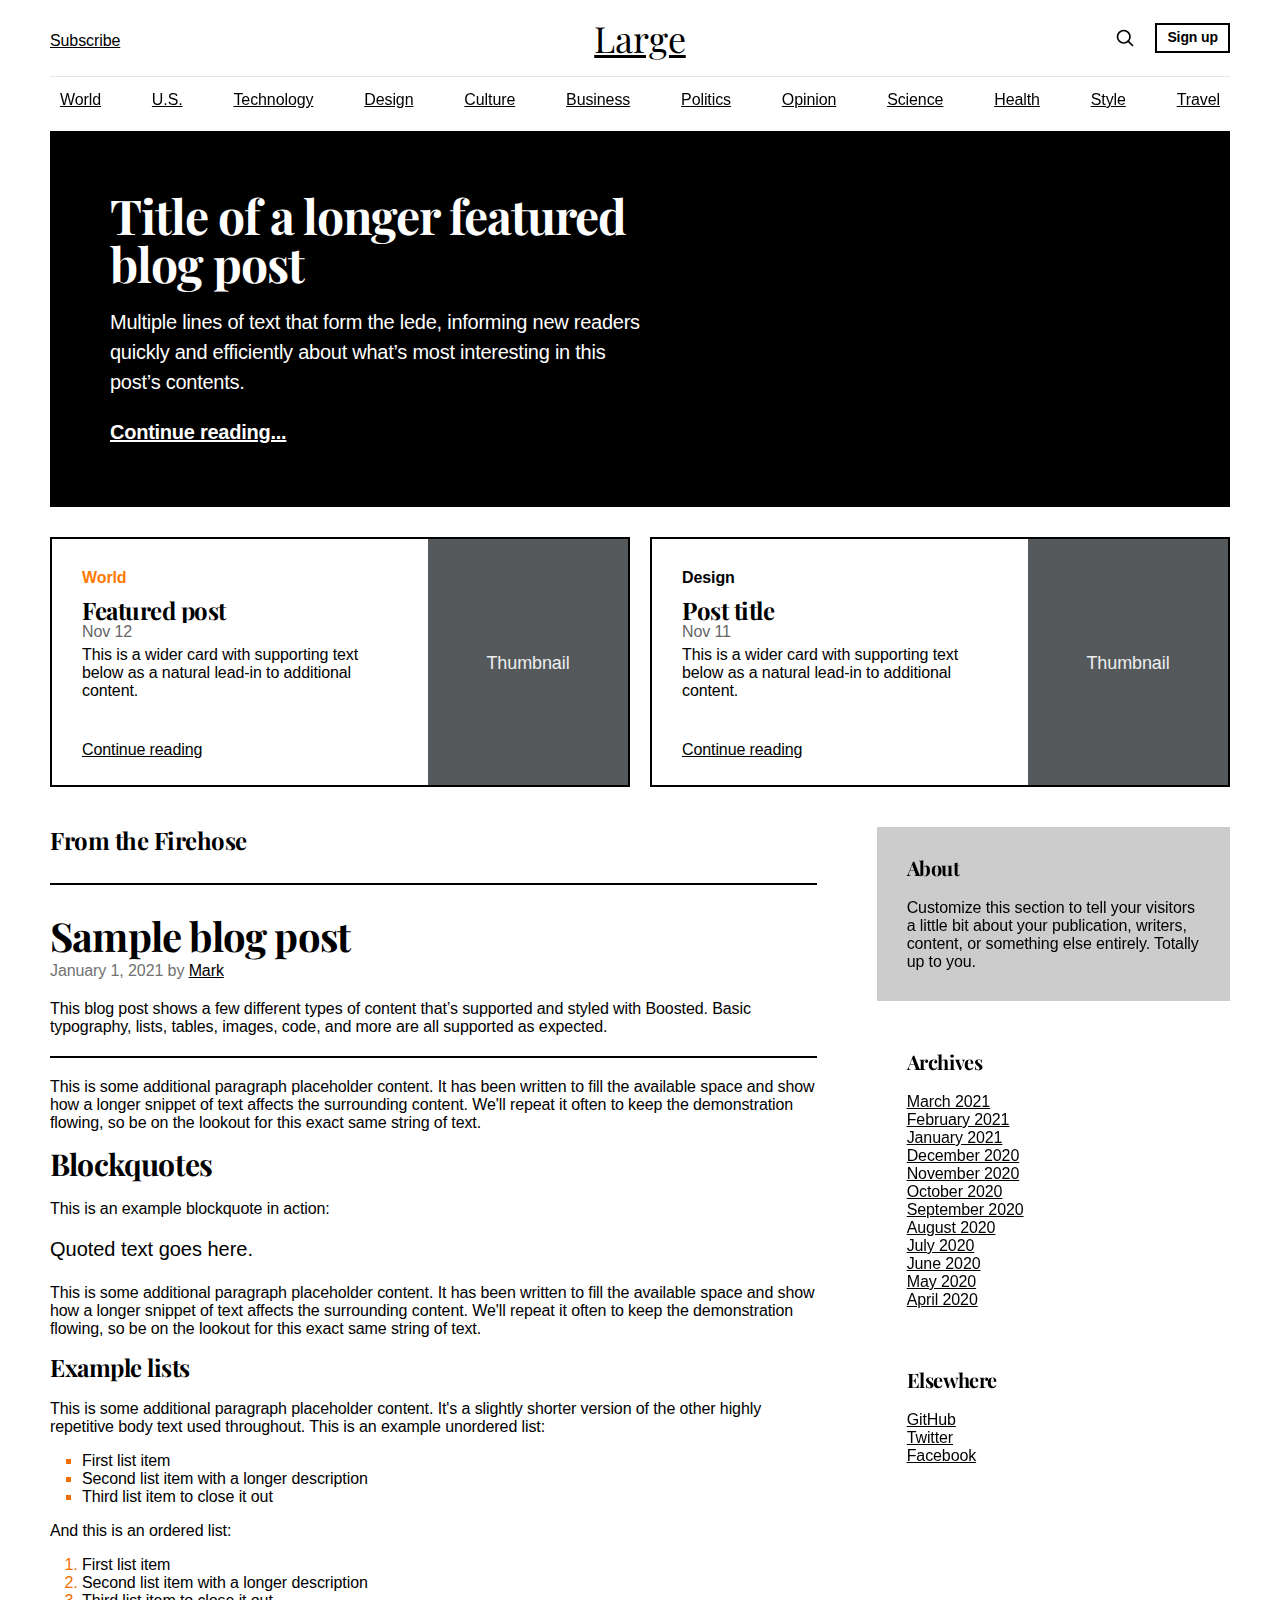
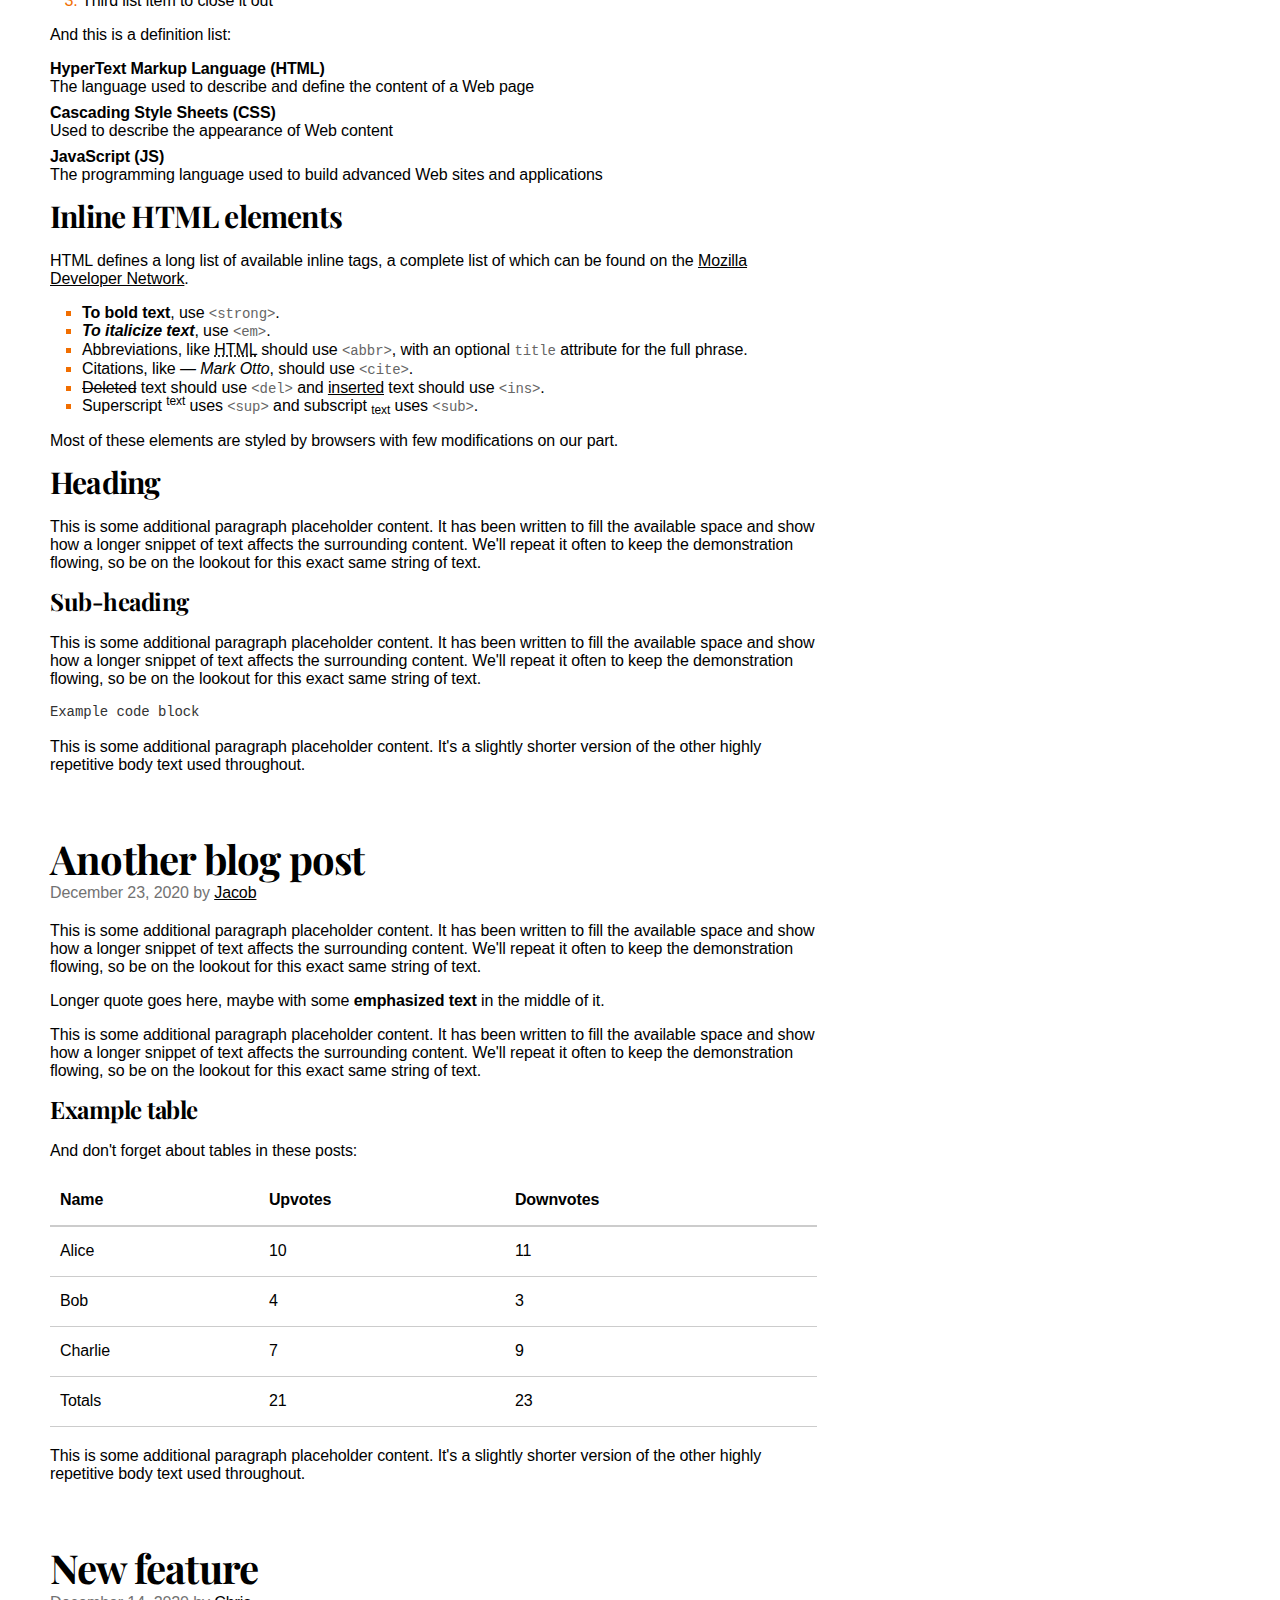
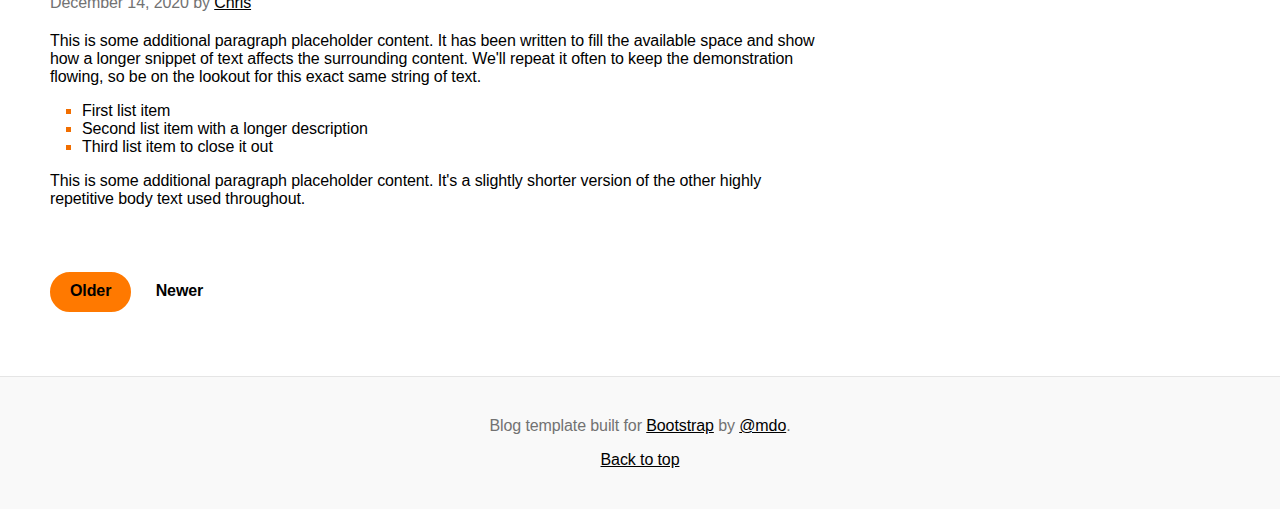
==== Tugas 3b/blog/index.html @ 452a3705 "Add files via upload" ====
<!doctype html>
<html lang="en">
  <head>
    <meta charset="utf-8">
    <meta name="viewport" content="width=device-width, initial-scale=1">
    <meta name="description" content="">
    <meta name="author" content="Orange and Boosted contributors">
    <meta name="generator" content="Hugo 0.88.1">
    <title>Blog Template · Boosted v5.1</title>

    <link rel="canonical" href="https://boosted.orange.com/docs/5.1/examples/blog/">

    

    <!-- Boosted core CSS -->
<link href="../assets/dist/css/orange-helvetica.min.css" rel="stylesheet">
<link href="../assets/dist/css/boosted.min.css" rel="stylesheet">

    <style>
      .bd-placeholder-img {
        font-size: 1.125rem;
        text-anchor: middle;
        -webkit-user-select: none;
        -moz-user-select: none;
        user-select: none;
      }

      @media (min-width: 768px) {
        .bd-placeholder-img-lg {
          font-size: 3.5rem;
        }
      }
    </style>

    
    <!-- Custom styles for this template -->
    <link href="https://fonts.googleapis.com/css?family=Playfair&#43;Display:700,900&amp;display=swap" rel="stylesheet">
    <!-- Custom styles for this template -->
    <link href="blog.css" rel="stylesheet">
  </head>
  <body>
    
<div class="container">
  <header class="blog-header py-3">
    <div class="row flex-nowrap justify-content-between align-items-center">
      <div class="col-4 pt-1">
        <a class="link-secondary" href="#">Subscribe</a>
      </div>
      <div class="col-4 text-center">
        <a class="blog-header-logo text-dark" href="#">Large</a>
      </div>
      <div class="col-4 d-flex justify-content-end align-items-center">
        <a class="link-secondary" href="#" aria-label="Search">
          <svg xmlns="http://www.w3.org/2000/svg" width="20" height="20" fill="none" stroke="currentColor" stroke-linecap="round" stroke-linejoin="round" stroke-width="2" class="mx-3" role="img" viewBox="0 0 24 24"><title>Search</title><circle cx="10.5" cy="10.5" r="7.5"/><path d="M21 21l-5.2-5.2"/></svg>
        </a>
        <a class="btn btn-sm btn-secondary" href="#">Sign up</a>
      </div>
    </div>
  </header>

  <div class="nav-scroller py-1 mb-2">
    <nav class="nav d-flex justify-content-between">
      <a class="p-2 link-secondary" href="#">World</a>
      <a class="p-2 link-secondary" href="#">U.S.</a>
      <a class="p-2 link-secondary" href="#">Technology</a>
      <a class="p-2 link-secondary" href="#">Design</a>
      <a class="p-2 link-secondary" href="#">Culture</a>
      <a class="p-2 link-secondary" href="#">Business</a>
      <a class="p-2 link-secondary" href="#">Politics</a>
      <a class="p-2 link-secondary" href="#">Opinion</a>
      <a class="p-2 link-secondary" href="#">Science</a>
      <a class="p-2 link-secondary" href="#">Health</a>
      <a class="p-2 link-secondary" href="#">Style</a>
      <a class="p-2 link-secondary" href="#">Travel</a>
    </nav>
  </div>
</div>

<main class="container">
  <div class="p-4 p-md-5 mb-4 text-white rounded bg-dark">
    <div class="col-md-6 px-0">
      <h1 class="display-4 fst-italic">Title of a longer featured blog post</h1>
      <p class="lead my-3">Multiple lines of text that form the lede, informing new readers quickly and efficiently about what’s most interesting in this post’s contents.</p>
      <p class="lead mb-0"><a href="#" class="text-white fw-bold">Continue reading...</a></p>
    </div>
  </div>

  <div class="row mb-2">
    <div class="col-md-6">
      <div class="row g-0 border rounded overflow-hidden flex-md-row mb-4 shadow-sm h-md-250 position-relative">
        <div class="col p-4 d-flex flex-column position-static">
          <strong class="d-inline-block mb-2 text-primary">World</strong>
          <h3 class="mb-0">Featured post</h3>
          <div class="mb-1 text-muted">Nov 12</div>
          <p class="card-text mb-auto">This is a wider card with supporting text below as a natural lead-in to additional content.</p>
          <a href="#" class="stretched-link">Continue reading</a>
        </div>
        <div class="col-auto d-none d-lg-block">
          <svg class="bd-placeholder-img" width="200" height="250" xmlns="http://www.w3.org/2000/svg" role="img" aria-label="Placeholder: Thumbnail" preserveAspectRatio="xMidYMid slice" focusable="false"><title>Placeholder</title><rect width="100%" height="100%" fill="#55595c"/><text x="50%" y="50%" fill="#eceeef" dy=".3em">Thumbnail</text></svg>

        </div>
      </div>
    </div>
    <div class="col-md-6">
      <div class="row g-0 border rounded overflow-hidden flex-md-row mb-4 shadow-sm h-md-250 position-relative">
        <div class="col p-4 d-flex flex-column position-static">
          <strong class="d-inline-block mb-2 text-success">Design</strong>
          <h3 class="mb-0">Post title</h3>
          <div class="mb-1 text-muted">Nov 11</div>
          <p class="mb-auto">This is a wider card with supporting text below as a natural lead-in to additional content.</p>
          <a href="#" class="stretched-link">Continue reading</a>
        </div>
        <div class="col-auto d-none d-lg-block">
          <svg class="bd-placeholder-img" width="200" height="250" xmlns="http://www.w3.org/2000/svg" role="img" aria-label="Placeholder: Thumbnail" preserveAspectRatio="xMidYMid slice" focusable="false"><title>Placeholder</title><rect width="100%" height="100%" fill="#55595c"/><text x="50%" y="50%" fill="#eceeef" dy=".3em">Thumbnail</text></svg>

        </div>
      </div>
    </div>
  </div>

  <div class="row g-5">
    <div class="col-md-8">
      <h3 class="pb-4 mb-4 fst-italic border-bottom">
        From the Firehose
      </h3>

      <article class="blog-post">
        <h2 class="blog-post-title">Sample blog post</h2>
        <p class="blog-post-meta">January 1, 2021 by <a href="#">Mark</a></p>

        <p>This blog post shows a few different types of content that’s supported and styled with Boosted. Basic typography, lists, tables, images, code, and more are all supported as expected.</p>

        <hr>
        <p>This is some additional paragraph placeholder content. It has been written to fill the available space and show how a longer snippet of text affects the surrounding content. We'll repeat it often to keep the demonstration flowing, so be on the lookout for this exact same string of text.</p>
        <h2>Blockquotes</h2>
        <p>This is an example blockquote in action:</p>
        <blockquote class="blockquote">
          <p>Quoted text goes here.</p>
        </blockquote>
        <p>This is some additional paragraph placeholder content. It has been written to fill the available space and show how a longer snippet of text affects the surrounding content. We'll repeat it often to keep the demonstration flowing, so be on the lookout for this exact same string of text.</p>
        <h3>Example lists</h3>
        <p>This is some additional paragraph placeholder content. It's a slightly shorter version of the other highly repetitive body text used throughout. This is an example unordered list:</p>
        <ul>
          <li>First list item</li>
          <li>Second list item with a longer description</li>
          <li>Third list item to close it out</li>
        </ul>
        <p>And this is an ordered list:</p>
        <ol>
          <li>First list item</li>
          <li>Second list item with a longer description</li>
          <li>Third list item to close it out</li>
        </ol>
        <p>And this is a definition list:</p>
        <dl>
          <dt>HyperText Markup Language (HTML)</dt>
          <dd>The language used to describe and define the content of a Web page</dd>
          <dt>Cascading Style Sheets (CSS)</dt>
          <dd>Used to describe the appearance of Web content</dd>
          <dt>JavaScript (JS)</dt>
          <dd>The programming language used to build advanced Web sites and applications</dd>
        </dl>
        <h2>Inline HTML elements</h2>
        <p>HTML defines a long list of available inline tags, a complete list of which can be found on the <a href="https://developer.mozilla.org/en-US/docs/Web/HTML/Element">Mozilla Developer Network</a>.</p>
        <ul>
          <li><strong>To bold text</strong>, use <code class="language-plaintext highlighter-rouge">&lt;strong&gt;</code>.</li>
          <li><em>To italicize text</em>, use <code class="language-plaintext highlighter-rouge">&lt;em&gt;</code>.</li>
          <li>Abbreviations, like <abbr title="HyperText Markup Langage">HTML</abbr> should use <code class="language-plaintext highlighter-rouge">&lt;abbr&gt;</code>, with an optional <code class="language-plaintext highlighter-rouge">title</code> attribute for the full phrase.</li>
          <li>Citations, like <cite>— Mark Otto</cite>, should use <code class="language-plaintext highlighter-rouge">&lt;cite&gt;</code>.</li>
          <li><del>Deleted</del> text should use <code class="language-plaintext highlighter-rouge">&lt;del&gt;</code> and <ins>inserted</ins> text should use <code class="language-plaintext highlighter-rouge">&lt;ins&gt;</code>.</li>
          <li>Superscript <sup>text</sup> uses <code class="language-plaintext highlighter-rouge">&lt;sup&gt;</code> and subscript <sub>text</sub> uses <code class="language-plaintext highlighter-rouge">&lt;sub&gt;</code>.</li>
        </ul>
        <p>Most of these elements are styled by browsers with few modifications on our part.</p>
        <h2>Heading</h2>
        <p>This is some additional paragraph placeholder content. It has been written to fill the available space and show how a longer snippet of text affects the surrounding content. We'll repeat it often to keep the demonstration flowing, so be on the lookout for this exact same string of text.</p>
        <h3>Sub-heading</h3>
        <p>This is some additional paragraph placeholder content. It has been written to fill the available space and show how a longer snippet of text affects the surrounding content. We'll repeat it often to keep the demonstration flowing, so be on the lookout for this exact same string of text.</p>
        <pre><code>Example code block</code></pre>
        <p>This is some additional paragraph placeholder content. It's a slightly shorter version of the other highly repetitive body text used throughout.</p>
      </article>

      <article class="blog-post">
        <h2 class="blog-post-title">Another blog post</h2>
        <p class="blog-post-meta">December 23, 2020 by <a href="#">Jacob</a></p>

        <p>This is some additional paragraph placeholder content. It has been written to fill the available space and show how a longer snippet of text affects the surrounding content. We'll repeat it often to keep the demonstration flowing, so be on the lookout for this exact same string of text.</p>
        <blockquote>
          <p>Longer quote goes here, maybe with some <strong>emphasized text</strong> in the middle of it.</p>
        </blockquote>
        <p>This is some additional paragraph placeholder content. It has been written to fill the available space and show how a longer snippet of text affects the surrounding content. We'll repeat it often to keep the demonstration flowing, so be on the lookout for this exact same string of text.</p>
        <h3>Example table</h3>
        <p>And don't forget about tables in these posts:</p>
        <table class="table">
          <thead>
            <tr>
              <th>Name</th>
              <th>Upvotes</th>
              <th>Downvotes</th>
            </tr>
          </thead>
          <tbody>
            <tr>
              <td>Alice</td>
              <td>10</td>
              <td>11</td>
            </tr>
            <tr>
              <td>Bob</td>
              <td>4</td>
              <td>3</td>
            </tr>
            <tr>
              <td>Charlie</td>
              <td>7</td>
              <td>9</td>
            </tr>
          </tbody>
          <tfoot>
            <tr>
              <td>Totals</td>
              <td>21</td>
              <td>23</td>
            </tr>
          </tfoot>
        </table>

        <p>This is some additional paragraph placeholder content. It's a slightly shorter version of the other highly repetitive body text used throughout.</p>
      </article>

      <article class="blog-post">
        <h2 class="blog-post-title">New feature</h2>
        <p class="blog-post-meta">December 14, 2020 by <a href="#">Chris</a></p>

        <p>This is some additional paragraph placeholder content. It has been written to fill the available space and show how a longer snippet of text affects the surrounding content. We'll repeat it often to keep the demonstration flowing, so be on the lookout for this exact same string of text.</p>
        <ul>
          <li>First list item</li>
          <li>Second list item with a longer description</li>
          <li>Third list item to close it out</li>
        </ul>
        <p>This is some additional paragraph placeholder content. It's a slightly shorter version of the other highly repetitive body text used throughout.</p>
      </article>

      <nav class="blog-pagination" aria-label="Pagination">
        <a class="btn btn-primary" href="#">Older</a>
        <a class="btn btn-outline-secondary disabled">Newer</a>
      </nav>

    </div>

    <div class="col-md-4">
      <div class="position-sticky" style="top: 2rem;">
        <div class="p-4 mb-3 bg-light rounded">
          <h4 class="fst-italic">About</h4>
          <p class="mb-0">Customize this section to tell your visitors a little bit about your publication, writers, content, or something else entirely. Totally up to you.</p>
        </div>

        <div class="p-4">
          <h4 class="fst-italic">Archives</h4>
          <ol class="list-unstyled mb-0">
            <li><a href="#">March 2021</a></li>
            <li><a href="#">February 2021</a></li>
            <li><a href="#">January 2021</a></li>
            <li><a href="#">December 2020</a></li>
            <li><a href="#">November 2020</a></li>
            <li><a href="#">October 2020</a></li>
            <li><a href="#">September 2020</a></li>
            <li><a href="#">August 2020</a></li>
            <li><a href="#">July 2020</a></li>
            <li><a href="#">June 2020</a></li>
            <li><a href="#">May 2020</a></li>
            <li><a href="#">April 2020</a></li>
          </ol>
        </div>

        <div class="p-4">
          <h4 class="fst-italic">Elsewhere</h4>
          <ol class="list-unstyled">
            <li><a href="#">GitHub</a></li>
            <li><a href="#">Twitter</a></li>
            <li><a href="#">Facebook</a></li>
          </ol>
        </div>
      </div>
    </div>
  </div>

</main>

<footer class="blog-footer">
  <p>Blog template built for <a href="https://getbootstrap.com/">Bootstrap</a> by <a href="https://twitter.com/mdo">@mdo</a>.</p>
  <p>
    <a href="#">Back to top</a>
  </p>
</footer>


    
  </body>
</html>
---- Tugas 3b/assets/dist/css/boosted.min.css ----
@charset "UTF-8";/*!
 * Boosted v5.1.1 (https://boosted.orange.com/)
 * Copyright 2014-2021 The Boosted Authors
 * Copyright 2014-2021 Orange SA
 * Licensed under MIT (https://github.com/Orange-OpenSource/Orange-Boosted-Bootstrap/blob/main/LICENSE)
 * This a fork of Bootstrap: Initial license below
 * Bootstrap v5.1.1 (https://getbootstrap.com)
 * Copyright 2011-2021 The Bootstrap Authors
 * Copyright 2011-2021 Twitter, Inc.
 * Licensed under MIT (https://github.com/twbs/bootstrap/blob/main/LICENSE)
 */:root{--bs-blue:#527edb;--bs-indigo:#a885d8;--bs-purple:#a885d8;--bs-pink:#ffb4e6;--bs-red:#cd3c14;--bs-orange:#ff7900;--bs-yellow:#fc0;--bs-green:#32c832;--bs-teal:#50be87;--bs-cyan:#4bb4e6;--bs-white:#fff;--bs-gray:#999;--bs-gray-dark:#595959;--bs-gray-100:#fafafa;--bs-gray-200:#f6f6f6;--bs-gray-300:#eee;--bs-gray-400:#ddd;--bs-gray-500:#ccc;--bs-gray-600:#999;--bs-gray-700:#666;--bs-gray-800:#595959;--bs-gray-900:#333;--bs-primary:#ff7900;--bs-secondary:#000;--bs-success:#32c832;--bs-info:#527edb;--bs-warning:#fc0;--bs-danger:#cd3c14;--bs-light:#ccc;--bs-dark:#000;--bs-primary-rgb:255,121,0;--bs-secondary-rgb:0,0,0;--bs-success-rgb:50,200,50;--bs-info-rgb:82,126,219;--bs-warning-rgb:255,204,0;--bs-danger-rgb:205,60,20;--bs-light-rgb:204,204,204;--bs-dark-rgb:0,0,0;--bs-white-rgb:255,255,255;--bs-black-rgb:0,0,0;--bs-body-color-rgb:0,0,0;--bs-body-bg-rgb:255,255,255;--o-chevron-icon:url("data:image/svg+xml,%3csvg xmlns='http://www.w3.org/2000/svg' viewBox='0 0 9 14'%3e%3cpath d='M9 2L7 0 0 7l7 7 2-2-5-5 5-5z'/%3e%3c/svg%3e");--o-close-icon:url("data:image/svg+xml,%3csvg xmlns='http://www.w3.org/2000/svg' viewBox='0 0 30 30' fill='%23000'%3e%3cpath stroke='%23000' stroke-width='5' stroke-linecap='round' d='M15 17.121l-8.132 8.132-2.121-2.12L12.879 15 4.747 6.868l2.12-2.121L15 12.879l8.132-8.132 2.12 2.121L17.122 15l8.132 8.132-2.121 2.12L15 17.123z'/%3e%3c/svg%3e");--o-check-icon:url("data:image/svg+xml,%3csvg xmlns='http://www.w3.org/2000/svg' viewBox='0 0 15 12'%3e%3cpath fill='%23000' d='M13 0L5 8 2 5 0 7l5 5L15 2z'/%3e%3c/svg%3e");--o-success-icon:url("data:image/svg+xml,%3csvg xmlns='http://www.w3.org/2000/svg' viewBox='0 0 125 125'%3e%3cpath fill='%2332c832' d='M62.5 0a62.5 62.5 0 100 125 62.5 62.5 0 000-125zm28 29.4c3.3 0 6 2.6 6 5.9a5.9 5.9 0 01-1.3 3.7L57.7 86a5.8 5.8 0 01-9.1 0L29.8 62.5c-.8-1-1.2-2.3-1.2-3.7a5.9 5.9 0 011.7-4.1l2.3-2.4a5.8 5.8 0 014.2-1.7 5.8 5.8 0 013.8 1.4L52 64.7 86.6 31a5.8 5.8 0 014-1.6z'/%3e%3c/svg%3e");--o-error-icon:url("data:image/svg+xml,%3csvg xmlns='http://www.w3.org/2000/svg' viewBox='0 0 140 125'%3e%3cpath fill='%23cd3c14' d='M70.3 0c-5.8 0-10.8 3.1-13.5 7.8L2.3 101.3l-.2.2A15.6 15.6 0 0015.6 125H125a15.6 15.6 0 0013.5-23.5L83.8 7.8A15.6 15.6 0 0070.3 0zm19.2 50a6.4 6.4 0 014.4 1.9 6.4 6.4 0 010 9L79.4 75.6l15 15a6.4 6.4 0 010 9.2 6.4 6.4 0 01-4.5 1.9 6.4 6.4 0 01-4.6-2l-15-15-15 15a6.4 6.4 0 01-4.6 2 6.4 6.4 0 01-4.6-2 6.4 6.4 0 010-9l15-15L46.8 61a6.4 6.4 0 119-9.1l14.6 14.5L84.8 52a6.4 6.4 0 014.7-1.9z'/%3e%3c/svg%3e");--bs-font-sans-serif:HelvNeueOrange,Helvetica Neue,Helvetica,Arial,Liberation Sans,sans-serif,Apple Color Emoji,Segoe UI Emoji,Segoe UI Symbol,Noto Color Emoji;--bs-font-monospace:SFMono-Regular,Menlo,Monaco,Consolas,Liberation Mono,Courier New,monospace;--bs-gradient:linear-gradient(180deg, rgba(255, 255, 255, 0.15), rgba(255, 255, 255, 0));--bs-body-font-family:var(--bs-font-sans-serif);--bs-body-font-size:1rem;--bs-body-font-weight:400;--bs-body-line-height:calc(18 / 16);--bs-body-color:#000;--bs-body-bg:#fff}*,::after,::before{box-sizing:border-box}:root{scroll-padding-top:3.75rem}@media (prefers-reduced-motion:no-preference){:root{scroll-behavior:smooth}}@media (min-width:1024px){:root{scroll-padding-top:7.5rem}}body{position:relative;margin:0;font-family:var(--bs-body-font-family);font-synthesis:none;font-size:var(--bs-body-font-size);font-weight:var(--bs-body-font-weight);line-height:var(--bs-body-line-height);color:var(--bs-body-color);text-align:var(--bs-body-text-align);letter-spacing:-.00625rem;background-color:var(--bs-body-bg);-webkit-text-size-adjust:100%;-webkit-tap-highlight-color:transparent;-webkit-font-smoothing:subpixel-antialiased;text-rendering:optimizeSpeed}:focus{outline:.125rem solid}.js-focus-visible .focus:not([data-focus-visible-added]),.js-focus-visible :focus:not([data-focus-visible-added]){outline:0!important}hr{margin:1.25rem 0;color:inherit;background-color:currentColor!important;border:0}hr:not([size]){height:.125rem}.h1,.h2,.h3,.h4,.h5,.h6,[class*=display-],h1,h2,h3,h4,h5,h6{margin-top:0;margin-bottom:1.25rem;font-size:1rem;font-weight:700;line-height:calc(18 / 16);letter-spacing:-.00625rem;-webkit-font-smoothing:antialiased;-moz-osx-font-smoothing:grayscale;text-rendering:optimizeLegibility}.h1,h1{font-size:1.25rem;line-height:calc(22 / 20);letter-spacing:-.025rem}.h2,h2{font-size:1.125rem;line-height:calc(20 / 18);letter-spacing:-.0125rem}p{margin-top:0;margin-bottom:1rem}abbr[data-bs-original-title],abbr[title]{-webkit-text-decoration:underline dotted;text-decoration:underline dotted;cursor:help;-webkit-text-decoration-skip-ink:none;text-decoration-skip-ink:none}address{margin-bottom:1rem;font-style:normal;line-height:inherit}ol,ul{padding-left:2rem}dl,ol,ul{margin-top:0;margin-bottom:1rem}ol ol,ol ul,ul ol,ul ul{margin-bottom:0}ul{list-style-type:square}li::marker{color:#f16e00;vertical-align:middle}li li::marker{color:#999}li li li::marker{color:#ccc}li::before{color:#f16e00;vertical-align:text-top}li li::before{color:#999}li li li::before{color:#ccc}dt{font-weight:700}dd{margin-bottom:.5rem;margin-left:0}blockquote{margin:0 0 1rem}b,em,strong{font-weight:700}.small,small{font-size:.875rem;font-weight:400;line-height:calc(16 / 14)}.mark,mark{padding:.2em;background-color:#ff7900}sub,sup{position:relative;font-size:.75em;line-height:0;vertical-align:baseline}sub{bottom:-.25em}sup{top:-.5em}a{color:#000;text-decoration:underline;outline-offset:0.5rem;transition:outline-offset .2s ease-in-out}@media (prefers-reduced-motion:reduce){a{transition:none}}a:focus{color:#f16e00;outline-offset:0.125rem}a:hover{color:#f16e00}a:not([href]):not([class]),a:not([href]):not([class]):hover{color:inherit;text-decoration:none}code,kbd,pre,samp,var{font-family:var(--bs-font-monospace);font-size:1em;direction:ltr;unicode-bidi:bidi-override}pre{display:block;margin-top:0;margin-bottom:1rem;overflow:auto;font-size:.875em;line-height:1.25;color:#333}pre code{font-size:inherit;color:inherit;word-break:normal}code,var{font-size:.875em;font-style:normal;color:#666;word-wrap:break-word}a>code,a>var{color:inherit}kbd{padding:.0625rem .0625rem;font-size:.875em;color:#000;background-color:#eee}kbd kbd{padding:0;font-size:1em;font-weight:700}figure{margin:0 0 1rem}img,svg{vertical-align:middle}table{caption-side:top;border-collapse:collapse;font-feature-settings:"tnum";font-variant-numeric:tabular-nums}caption{padding-top:.75rem;padding-bottom:.75rem;font-size:2.125rem;font-weight:700;color:#000;text-align:left;letter-spacing:-.0625rem;-webkit-font-smoothing:antialiased;-moz-osx-font-smoothing:grayscale;text-rendering:optimizeLegibility}th{text-align:inherit;text-align:-webkit-match-parent}tbody,td,tfoot,th,thead,tr{border-color:inherit;border-style:solid;border-width:0}label{display:inline-block;font-weight:700}button{border-radius:0}button:focus:not(:focus-visible){outline:0}button,input,optgroup,select,textarea{margin:0;font-family:inherit;font-size:inherit;line-height:inherit;letter-spacing:inherit;box-shadow:none}button,select{text-transform:none}[role=button]{cursor:pointer}select{word-wrap:normal}select:disabled{opacity:1}[list]::-webkit-calendar-picker-indicator{display:none}[type=button],[type=reset],[type=submit],button{-webkit-appearance:button}[type=button]:not(:disabled),[type=reset]:not(:disabled),[type=submit]:not(:disabled),button:not(:disabled){cursor:pointer}::-moz-focus-inner{padding:0;border-style:none}textarea{resize:vertical}fieldset{min-width:0;padding:0;margin:0;border:0}legend{float:left;width:100%;padding:0;margin-bottom:.3125rem;font-size:1.25rem;font-weight:700;line-height:inherit}legend+*{clear:left}::-webkit-datetime-edit-day-field,::-webkit-datetime-edit-fields-wrapper,::-webkit-datetime-edit-hour-field,::-webkit-datetime-edit-minute,::-webkit-datetime-edit-month-field,::-webkit-datetime-edit-text,::-webkit-datetime-edit-year-field{padding:0}::-webkit-inner-spin-button{height:auto}[type=search]{outline-offset:-0.125rem;-webkit-appearance:textfield}::-webkit-search-decoration{-webkit-appearance:none}::-webkit-color-swatch-wrapper{padding:0}::file-selector-button{font:inherit}::-webkit-file-upload-button{font:inherit;-webkit-appearance:button}output{display:inline-block}iframe{border:0}summary{display:list-item;cursor:pointer}progress{vertical-align:baseline}[hidden]{display:none!important}.display-1{font-size:1.875rem;line-height:calc(32 / 30);letter-spacing:-.05rem}.display-2,.display-3,.h1,h1{font-size:1.5rem;line-height:calc(26 / 24);letter-spacing:-.0375rem}.display-2{letter-spacing:-.03125rem}.display-4,.h2,h2{font-size:1.125rem;line-height:calc(20 / 18);letter-spacing:-.0125rem}.lead{font-size:1rem;font-weight:400;line-height:calc(18 / 16);letter-spacing:-.00625rem}@media (min-width:480px){.display-1,.display-2,.display-3,.h1,h1{line-height:1}.display-1{font-size:3.125rem;letter-spacing:-.1rem}.display-2{font-size:2.5rem;letter-spacing:-.0625rem}.display-3,.h1,h1{font-size:2.125rem;letter-spacing:-.0625rem}.display-4,.h2,h2{font-size:1.5rem;line-height:calc(26 / 24);letter-spacing:-.03125rem}.h3,.h4,.lead,h3,h4{font-size:1.125rem;line-height:calc(20 / 18);letter-spacing:-.0125rem}}@media (min-width:1024px){.display-1{font-size:3.75rem;letter-spacing:-.125rem}.display-2{font-size:3.125rem;letter-spacing:-.1rem}.display-3{font-size:2.5rem;letter-spacing:-.0625rem}.display-4{font-size:2.125rem;line-height:1;letter-spacing:-.0625rem}.h2,h2{font-size:1.875rem;line-height:calc(32 / 30);letter-spacing:-.05rem}.h3,h3{font-size:1.5rem;line-height:calc(26 / 24);letter-spacing:-.03125rem}.h4,h4{font-size:1.25rem;line-height:calc(22 / 20);letter-spacing:-.025rem}.h5,h5{font-size:1.125rem;line-height:calc(20 / 18);letter-spacing:-.0125rem}.h6,h6{font-size:1rem;line-height:calc(18 / 16);letter-spacing:-.00625rem}.lead{font-size:1.25rem;line-height:1.5;letter-spacing:-.015625rem}}.list-unstyled{padding-left:0;list-style:none}.list-inline{padding-left:0;list-style:none}.list-inline-item{display:inline-block}.list-inline-item:not(:last-child){margin-right:.3125rem}.link-chevron{font-weight:700;text-decoration:none}.link-chevron::after{display:inline-block;width:calc(.5rem - 1px);height:.625rem;margin-left:.3125rem;vertical-align:middle;content:"";background-image:var(--o-chevron-icon);background-repeat:no-repeat;transform:rotate(.5turn) translateY(1px)}.link-chevron:focus,.link-chevron:hover{text-decoration:underline}.link-chevron:focus::after,.link-chevron:hover::after{filter:invert(46%) sepia(60%) saturate(2878%) hue-rotate(6deg) brightness(98%) contrast(104%)}.initialism{font-size:.875rem;text-transform:uppercase}.blockquote{margin-bottom:1.25rem;font-size:1.25rem;line-height:1.5;letter-spacing:-.0015625rem}.blockquote>:last-child{margin-bottom:0}.blockquote-footer{margin-top:-1.25rem;margin-bottom:1.25rem;font-size:.875rem;line-height:calc(16 / 14);color:#666;letter-spacing:-.00625rem}.blockquote-footer::before{content:"— "}.img-fluid{max-width:100%;height:auto}.img-thumbnail{padding:.625rem;background-color:#fff;border:.125rem solid #000;max-width:100%;height:auto}.figure{display:inline-block}.figure-img{margin-bottom:.625rem;line-height:1}.figure-caption{font-size:.875rem;color:#333}.container,.container-fluid,.container-lg,.container-md,.container-sm,.container-xl,.container-xs,.container-xxl{width:100%;padding-right:var(--bs-gutter-x,.3125rem);padding-left:var(--bs-gutter-x,.3125rem);margin-right:auto;margin-left:auto}@media (min-width:768px){.container,.container-fluid,.container-lg,.container-md,.container-sm,.container-xl,.container-xs,.container-xxl{--bs-gutter-x:0.625rem}}.container{max-width:312px}@media (min-width:480px){.container,.container-sm{max-width:468px}}@media (min-width:768px){.container,.container-md,.container-sm{max-width:744px}}@media (min-width:1024px){.container,.container-lg,.container-md,.container-sm{max-width:960px}}@media (min-width:1280px){.container,.container-lg,.container-md,.container-sm,.container-xl{max-width:1200px}}@media (min-width:1440px){.container,.container-lg,.container-md,.container-sm,.container-xl,.container-xxl{max-width:1320px}}.row{--bs-gutter-x:0.625rem;--bs-gutter-y:0;display:flex;flex-wrap:wrap;margin-top:calc(var(--bs-gutter-y) * -1);margin-right:calc(var(--bs-gutter-x) * -.5);margin-left:calc(var(--bs-gutter-x) * -.5)}@media (min-width:768px){.row{--bs-gutter-x:1.25rem}}.row>*{flex-shrink:0;width:100%;max-width:100%;padding-right:calc(var(--bs-gutter-x) * .5);padding-left:calc(var(--bs-gutter-x) * .5);margin-top:var(--bs-gutter-y)}.col{flex:1 0 0%}.row-cols-auto>*{flex:0 0 auto;width:auto}.row-cols-1>*{flex:0 0 auto;width:100%}.row-cols-2>*{flex:0 0 auto;width:50%}.row-cols-3>*{flex:0 0 auto;width:33.3333333333%}.row-cols-4>*{flex:0 0 auto;width:25%}.row-cols-5>*{flex:0 0 auto;width:20%}.row-cols-6>*{flex:0 0 auto;width:16.6666666667%}.col-auto{flex:0 0 auto;width:auto}.col-1{flex:0 0 auto;width:8.33333333%}.col-2{flex:0 0 auto;width:16.66666667%}.col-3{flex:0 0 auto;width:25%}.col-4{flex:0 0 auto;width:33.33333333%}.col-5{flex:0 0 auto;width:41.66666667%}.col-6{flex:0 0 auto;width:50%}.col-7{flex:0 0 auto;width:58.33333333%}.col-8{flex:0 0 auto;width:66.66666667%}.col-9{flex:0 0 auto;width:75%}.col-10{flex:0 0 auto;width:83.33333333%}.col-11{flex:0 0 auto;width:91.66666667%}.col-12{flex:0 0 auto;width:100%}.offset-1{margin-left:8.33333333%}.offset-2{margin-left:16.66666667%}.offset-3{margin-left:25%}.offset-4{margin-left:33.33333333%}.offset-5{margin-left:41.66666667%}.offset-6{margin-left:50%}.offset-7{margin-left:58.33333333%}.offset-8{margin-left:66.66666667%}.offset-9{margin-left:75%}.offset-10{margin-left:83.33333333%}.offset-11{margin-left:91.66666667%}.g-0,.gx-0{--bs-gutter-x:0}.g-0,.gy-0{--bs-gutter-y:0}.g-1,.gx-1{--bs-gutter-x:0.3125rem}.g-1,.gy-1{--bs-gutter-y:0.3125rem}.g-2,.gx-2{--bs-gutter-x:0.625rem}.g-2,.gy-2{--bs-gutter-y:0.625rem}.g-3,.gx-3{--bs-gutter-x:1.25rem}.g-3,.gy-3{--bs-gutter-y:1.25rem}.g-4,.gx-4{--bs-gutter-x:1.875rem}.g-4,.gy-4{--bs-gutter-y:1.875rem}.g-5,.gx-5{--bs-gutter-x:3.75rem}.g-5,.gy-5{--bs-gutter-y:3.75rem}@media (min-width:480px){.col-sm{flex:1 0 0%}.row-cols-sm-auto>*{flex:0 0 auto;width:auto}.row-cols-sm-1>*{flex:0 0 auto;width:100%}.row-cols-sm-2>*{flex:0 0 auto;width:50%}.row-cols-sm-3>*{flex:0 0 auto;width:33.3333333333%}.row-cols-sm-4>*{flex:0 0 auto;width:25%}.row-cols-sm-5>*{flex:0 0 auto;width:20%}.row-cols-sm-6>*{flex:0 0 auto;width:16.6666666667%}.col-sm-auto{flex:0 0 auto;width:auto}.col-sm-1{flex:0 0 auto;width:8.33333333%}.col-sm-2{flex:0 0 auto;width:16.66666667%}.col-sm-3{flex:0 0 auto;width:25%}.col-sm-4{flex:0 0 auto;width:33.33333333%}.col-sm-5{flex:0 0 auto;width:41.66666667%}.col-sm-6{flex:0 0 auto;width:50%}.col-sm-7{flex:0 0 auto;width:58.33333333%}.col-sm-8{flex:0 0 auto;width:66.66666667%}.col-sm-9{flex:0 0 auto;width:75%}.col-sm-10{flex:0 0 auto;width:83.33333333%}.col-sm-11{flex:0 0 auto;width:91.66666667%}.col-sm-12{flex:0 0 auto;width:100%}.offset-sm-0{margin-left:0}.offset-sm-1{margin-left:8.33333333%}.offset-sm-2{margin-left:16.66666667%}.offset-sm-3{margin-left:25%}.offset-sm-4{margin-left:33.33333333%}.offset-sm-5{margin-left:41.66666667%}.offset-sm-6{margin-left:50%}.offset-sm-7{margin-left:58.33333333%}.offset-sm-8{margin-left:66.66666667%}.offset-sm-9{margin-left:75%}.offset-sm-10{margin-left:83.33333333%}.offset-sm-11{margin-left:91.66666667%}.g-sm-0,.gx-sm-0{--bs-gutter-x:0}.g-sm-0,.gy-sm-0{--bs-gutter-y:0}.g-sm-1,.gx-sm-1{--bs-gutter-x:0.3125rem}.g-sm-1,.gy-sm-1{--bs-gutter-y:0.3125rem}.g-sm-2,.gx-sm-2{--bs-gutter-x:0.625rem}.g-sm-2,.gy-sm-2{--bs-gutter-y:0.625rem}.g-sm-3,.gx-sm-3{--bs-gutter-x:1.25rem}.g-sm-3,.gy-sm-3{--bs-gutter-y:1.25rem}.g-sm-4,.gx-sm-4{--bs-gutter-x:1.875rem}.g-sm-4,.gy-sm-4{--bs-gutter-y:1.875rem}.g-sm-5,.gx-sm-5{--bs-gutter-x:3.75rem}.g-sm-5,.gy-sm-5{--bs-gutter-y:3.75rem}}@media (min-width:768px){.col-md{flex:1 0 0%}.row-cols-md-auto>*{flex:0 0 auto;width:auto}.row-cols-md-1>*{flex:0 0 auto;width:100%}.row-cols-md-2>*{flex:0 0 auto;width:50%}.row-cols-md-3>*{flex:0 0 auto;width:33.3333333333%}.row-cols-md-4>*{flex:0 0 auto;width:25%}.row-cols-md-5>*{flex:0 0 auto;width:20%}.row-cols-md-6>*{flex:0 0 auto;width:16.6666666667%}.col-md-auto{flex:0 0 auto;width:auto}.col-md-1{flex:0 0 auto;width:8.33333333%}.col-md-2{flex:0 0 auto;width:16.66666667%}.col-md-3{flex:0 0 auto;width:25%}.col-md-4{flex:0 0 auto;width:33.33333333%}.col-md-5{flex:0 0 auto;width:41.66666667%}.col-md-6{flex:0 0 auto;width:50%}.col-md-7{flex:0 0 auto;width:58.33333333%}.col-md-8{flex:0 0 auto;width:66.66666667%}.col-md-9{flex:0 0 auto;width:75%}.col-md-10{flex:0 0 auto;width:83.33333333%}.col-md-11{flex:0 0 auto;width:91.66666667%}.col-md-12{flex:0 0 auto;width:100%}.offset-md-0{margin-left:0}.offset-md-1{margin-left:8.33333333%}.offset-md-2{margin-left:16.66666667%}.offset-md-3{margin-left:25%}.offset-md-4{margin-left:33.33333333%}.offset-md-5{margin-left:41.66666667%}.offset-md-6{margin-left:50%}.offset-md-7{margin-left:58.33333333%}.offset-md-8{margin-left:66.66666667%}.offset-md-9{margin-left:75%}.offset-md-10{margin-left:83.33333333%}.offset-md-11{margin-left:91.66666667%}.g-md-0,.gx-md-0{--bs-gutter-x:0}.g-md-0,.gy-md-0{--bs-gutter-y:0}.g-md-1,.gx-md-1{--bs-gutter-x:0.3125rem}.g-md-1,.gy-md-1{--bs-gutter-y:0.3125rem}.g-md-2,.gx-md-2{--bs-gutter-x:0.625rem}.g-md-2,.gy-md-2{--bs-gutter-y:0.625rem}.g-md-3,.gx-md-3{--bs-gutter-x:1.25rem}.g-md-3,.gy-md-3{--bs-gutter-y:1.25rem}.g-md-4,.gx-md-4{--bs-gutter-x:1.875rem}.g-md-4,.gy-md-4{--bs-gutter-y:1.875rem}.g-md-5,.gx-md-5{--bs-gutter-x:3.75rem}.g-md-5,.gy-md-5{--bs-gutter-y:3.75rem}}@media (min-width:1024px){.col-lg{flex:1 0 0%}.row-cols-lg-auto>*{flex:0 0 auto;width:auto}.row-cols-lg-1>*{flex:0 0 auto;width:100%}.row-cols-lg-2>*{flex:0 0 auto;width:50%}.row-cols-lg-3>*{flex:0 0 auto;width:33.3333333333%}.row-cols-lg-4>*{flex:0 0 auto;width:25%}.row-cols-lg-5>*{flex:0 0 auto;width:20%}.row-cols-lg-6>*{flex:0 0 auto;width:16.6666666667%}.col-lg-auto{flex:0 0 auto;width:auto}.col-lg-1{flex:0 0 auto;width:8.33333333%}.col-lg-2{flex:0 0 auto;width:16.66666667%}.col-lg-3{flex:0 0 auto;width:25%}.col-lg-4{flex:0 0 auto;width:33.33333333%}.col-lg-5{flex:0 0 auto;width:41.66666667%}.col-lg-6{flex:0 0 auto;width:50%}.col-lg-7{flex:0 0 auto;width:58.33333333%}.col-lg-8{flex:0 0 auto;width:66.66666667%}.col-lg-9{flex:0 0 auto;width:75%}.col-lg-10{flex:0 0 auto;width:83.33333333%}.col-lg-11{flex:0 0 auto;width:91.66666667%}.col-lg-12{flex:0 0 auto;width:100%}.offset-lg-0{margin-left:0}.offset-lg-1{margin-left:8.33333333%}.offset-lg-2{margin-left:16.66666667%}.offset-lg-3{margin-left:25%}.offset-lg-4{margin-left:33.33333333%}.offset-lg-5{margin-left:41.66666667%}.offset-lg-6{margin-left:50%}.offset-lg-7{margin-left:58.33333333%}.offset-lg-8{margin-left:66.66666667%}.offset-lg-9{margin-left:75%}.offset-lg-10{margin-left:83.33333333%}.offset-lg-11{margin-left:91.66666667%}.g-lg-0,.gx-lg-0{--bs-gutter-x:0}.g-lg-0,.gy-lg-0{--bs-gutter-y:0}.g-lg-1,.gx-lg-1{--bs-gutter-x:0.3125rem}.g-lg-1,.gy-lg-1{--bs-gutter-y:0.3125rem}.g-lg-2,.gx-lg-2{--bs-gutter-x:0.625rem}.g-lg-2,.gy-lg-2{--bs-gutter-y:0.625rem}.g-lg-3,.gx-lg-3{--bs-gutter-x:1.25rem}.g-lg-3,.gy-lg-3{--bs-gutter-y:1.25rem}.g-lg-4,.gx-lg-4{--bs-gutter-x:1.875rem}.g-lg-4,.gy-lg-4{--bs-gutter-y:1.875rem}.g-lg-5,.gx-lg-5{--bs-gutter-x:3.75rem}.g-lg-5,.gy-lg-5{--bs-gutter-y:3.75rem}}@media (min-width:1280px){.col-xl{flex:1 0 0%}.row-cols-xl-auto>*{flex:0 0 auto;width:auto}.row-cols-xl-1>*{flex:0 0 auto;width:100%}.row-cols-xl-2>*{flex:0 0 auto;width:50%}.row-cols-xl-3>*{flex:0 0 auto;width:33.3333333333%}.row-cols-xl-4>*{flex:0 0 auto;width:25%}.row-cols-xl-5>*{flex:0 0 auto;width:20%}.row-cols-xl-6>*{flex:0 0 auto;width:16.6666666667%}.col-xl-auto{flex:0 0 auto;width:auto}.col-xl-1{flex:0 0 auto;width:8.33333333%}.col-xl-2{flex:0 0 auto;width:16.66666667%}.col-xl-3{flex:0 0 auto;width:25%}.col-xl-4{flex:0 0 auto;width:33.33333333%}.col-xl-5{flex:0 0 auto;width:41.66666667%}.col-xl-6{flex:0 0 auto;width:50%}.col-xl-7{flex:0 0 auto;width:58.33333333%}.col-xl-8{flex:0 0 auto;width:66.66666667%}.col-xl-9{flex:0 0 auto;width:75%}.col-xl-10{flex:0 0 auto;width:83.33333333%}.col-xl-11{flex:0 0 auto;width:91.66666667%}.col-xl-12{flex:0 0 auto;width:100%}.offset-xl-0{margin-left:0}.offset-xl-1{margin-left:8.33333333%}.offset-xl-2{margin-left:16.66666667%}.offset-xl-3{margin-left:25%}.offset-xl-4{margin-left:33.33333333%}.offset-xl-5{margin-left:41.66666667%}.offset-xl-6{margin-left:50%}.offset-xl-7{margin-left:58.33333333%}.offset-xl-8{margin-left:66.66666667%}.offset-xl-9{margin-left:75%}.offset-xl-10{margin-left:83.33333333%}.offset-xl-11{margin-left:91.66666667%}.g-xl-0,.gx-xl-0{--bs-gutter-x:0}.g-xl-0,.gy-xl-0{--bs-gutter-y:0}.g-xl-1,.gx-xl-1{--bs-gutter-x:0.3125rem}.g-xl-1,.gy-xl-1{--bs-gutter-y:0.3125rem}.g-xl-2,.gx-xl-2{--bs-gutter-x:0.625rem}.g-xl-2,.gy-xl-2{--bs-gutter-y:0.625rem}.g-xl-3,.gx-xl-3{--bs-gutter-x:1.25rem}.g-xl-3,.gy-xl-3{--bs-gutter-y:1.25rem}.g-xl-4,.gx-xl-4{--bs-gutter-x:1.875rem}.g-xl-4,.gy-xl-4{--bs-gutter-y:1.875rem}.g-xl-5,.gx-xl-5{--bs-gutter-x:3.75rem}.g-xl-5,.gy-xl-5{--bs-gutter-y:3.75rem}}@media (min-width:1440px){.col-xxl{flex:1 0 0%}.row-cols-xxl-auto>*{flex:0 0 auto;width:auto}.row-cols-xxl-1>*{flex:0 0 auto;width:100%}.row-cols-xxl-2>*{flex:0 0 auto;width:50%}.row-cols-xxl-3>*{flex:0 0 auto;width:33.3333333333%}.row-cols-xxl-4>*{flex:0 0 auto;width:25%}.row-cols-xxl-5>*{flex:0 0 auto;width:20%}.row-cols-xxl-6>*{flex:0 0 auto;width:16.6666666667%}.col-xxl-auto{flex:0 0 auto;width:auto}.col-xxl-1{flex:0 0 auto;width:8.33333333%}.col-xxl-2{flex:0 0 auto;width:16.66666667%}.col-xxl-3{flex:0 0 auto;width:25%}.col-xxl-4{flex:0 0 auto;width:33.33333333%}.col-xxl-5{flex:0 0 auto;width:41.66666667%}.col-xxl-6{flex:0 0 auto;width:50%}.col-xxl-7{flex:0 0 auto;width:58.33333333%}.col-xxl-8{flex:0 0 auto;width:66.66666667%}.col-xxl-9{flex:0 0 auto;width:75%}.col-xxl-10{flex:0 0 auto;width:83.33333333%}.col-xxl-11{flex:0 0 auto;width:91.66666667%}.col-xxl-12{flex:0 0 auto;width:100%}.offset-xxl-0{margin-left:0}.offset-xxl-1{margin-left:8.33333333%}.offset-xxl-2{margin-left:16.66666667%}.offset-xxl-3{margin-left:25%}.offset-xxl-4{margin-left:33.33333333%}.offset-xxl-5{margin-left:41.66666667%}.offset-xxl-6{margin-left:50%}.offset-xxl-7{margin-left:58.33333333%}.offset-xxl-8{margin-left:66.66666667%}.offset-xxl-9{margin-left:75%}.offset-xxl-10{margin-left:83.33333333%}.offset-xxl-11{margin-left:91.66666667%}.g-xxl-0,.gx-xxl-0{--bs-gutter-x:0}.g-xxl-0,.gy-xxl-0{--bs-gutter-y:0}.g-xxl-1,.gx-xxl-1{--bs-gutter-x:0.3125rem}.g-xxl-1,.gy-xxl-1{--bs-gutter-y:0.3125rem}.g-xxl-2,.gx-xxl-2{--bs-gutter-x:0.625rem}.g-xxl-2,.gy-xxl-2{--bs-gutter-y:0.625rem}.g-xxl-3,.gx-xxl-3{--bs-gutter-x:1.25rem}.g-xxl-3,.gy-xxl-3{--bs-gutter-y:1.25rem}.g-xxl-4,.gx-xxl-4{--bs-gutter-x:1.875rem}.g-xxl-4,.gy-xxl-4{--bs-gutter-y:1.875rem}.g-xxl-5,.gx-xxl-5{--bs-gutter-x:3.75rem}.g-xxl-5,.gy-xxl-5{--bs-gutter-y:3.75rem}}.table{--bs-table-bg:#fff;--bs-table-active-color:#000;--bs-table-active-bg:rgba(0, 0, 0, 0.1);--bs-table-hover-color:#000;--bs-table-hover-bg:rgba(0, 0, 0, 0.065);--bs-table-border-color:#ccc;width:100%;margin-bottom:1.25rem;color:#000;vertical-align:top}.table tr{border-bottom:.0625rem solid var(--bs-table-border-color)}.table>:not(caption)>*>*{padding:.875rem .625rem calc(.875rem + 1px);line-height:1.25;background-color:var(--bs-table-bg);box-shadow:inset 0 0 0 9999px var(--bs-table-accent-bg)}.table>thead>tr{border-bottom-width:.125rem}.table>tbody>th{font-weight:400}.table>tbody{vertical-align:inherit}.table>:not(:last-child)>:last-child>*{border-bottom-color:currentColor}.caption-bottom{caption-side:bottom}.table-sm>:not(caption)>*>*{padding:.5625rem .625rem calc(.5625rem + 1px)}.table-active{--bs-table-accent-bg:var(--bs-table-active-bg);color:var(--bs-table-active-color)}.table-hover>tbody>tr:hover{--bs-table-accent-bg:var(--bs-table-hover-bg);color:var(--bs-table-hover-color)}.table-dark{--bs-table-bg:#000;--bs-table-active-bg:#1a1a1a;--bs-table-active-color:#fff;--bs-table-hover-bg:#111111;--bs-table-hover-color:#fff;--bs-table-border-color:#666666;color:#fff}.table-responsive{overflow-x:auto;-webkit-overflow-scrolling:touch}@media (max-width:479.98px){.table-responsive-sm{overflow-x:auto;-webkit-overflow-scrolling:touch}}@media (max-width:767.98px){.table-responsive-md{overflow-x:auto;-webkit-overflow-scrolling:touch}}@media (max-width:1023.98px){.table-responsive-lg{overflow-x:auto;-webkit-overflow-scrolling:touch}}@media (max-width:1279.98px){.table-responsive-xl{overflow-x:auto;-webkit-overflow-scrolling:touch}}@media (max-width:1439.98px){.table-responsive-xxl{overflow-x:auto;-webkit-overflow-scrolling:touch}}.form-label{margin-bottom:.375rem;font-weight:700}.is-disabled,[disabled] .form-label{color:#ccc}.is-required::after{margin-left:.375rem;color:#f16e00;content:"*"}.col-form-label{padding-top:.625rem;padding-bottom:.625rem;margin-bottom:0;font-size:inherit;font-weight:700;line-height:1.25}.col-form-label-lg{padding-top:.9375rem;padding-bottom:.9375rem;font-size:1.125rem}.form-text{margin-top:.25rem}.form-control{display:block;width:100%;padding:calc(.5rem - 1px) .625rem calc(.5rem + 1px);font-family:inherit;font-size:1rem;font-weight:700;line-height:1.25;color:#000;background-color:#fff;background-clip:padding-box;border:.125rem solid #ccc;-webkit-appearance:none;-moz-appearance:none;appearance:none;border-radius:0;transition:border-color .2s ease-in-out,outline-offset .2s ease-in-out}@media (prefers-reduced-motion:reduce){.form-control{transition:none}}.form-control[type=file]{overflow:hidden}.form-control[type=file]:not(:disabled):not([readonly]){cursor:pointer}.form-control:focus{color:#000;background-color:#fff;border-color:currentColor!important;outline:0}.form-control::-webkit-date-and-time-value{height:1.25em}.form-control::-moz-placeholder{color:#666;opacity:1}.form-control::placeholder{color:#666;opacity:1}.form-control:disabled,.form-control[readonly]{color:#666;background-color:#eee;opacity:1}.form-control::file-selector-button{padding:calc(.5rem - 1px) .625rem calc(.5rem + 1px);margin:calc((.5rem - 1px) * -1) -.625rem calc((.5rem + 1px) * -1);-webkit-margin-end:.625rem;margin-inline-end:.625rem;color:#000;background-color:#fff;pointer-events:none;border-color:inherit;border-style:solid;border-width:0;border-inline-end-width:0.125rem;border-radius:0;transition:outline-offset .2s ease-in-out}@media (prefers-reduced-motion:reduce){.form-control::file-selector-button{transition:none}}.form-control:disabled::file-selector-button{color:#666;background-color:#eee}.form-control:hover:not(:disabled):not([readonly])::file-selector-button{background-color:#f2f2f2}.form-control::-webkit-file-upload-button{padding:calc(.5rem - 1px) .625rem calc(.5rem + 1px);margin:calc((.5rem - 1px) * -1) -.625rem calc((.5rem + 1px) * -1);-webkit-margin-end:.625rem;margin-inline-end:.625rem;color:#000;background-color:#fff;pointer-events:none;border-color:inherit;border-style:solid;border-width:0;border-inline-end-width:0.125rem;border-radius:0;-webkit-transition:outline-offset .2s ease-in-out;transition:outline-offset .2s ease-in-out}@media (prefers-reduced-motion:reduce){.form-control::-webkit-file-upload-button{-webkit-transition:none;transition:none}}.form-control:disabled::-webkit-file-upload-button{color:#666;background-color:#eee}.form-control:hover:not(:disabled):not([readonly])::-webkit-file-upload-button{background-color:#f2f2f2}.form-control-plaintext{display:block;width:100%;padding:.5rem 0;margin-bottom:0;line-height:1.25;color:#000;background-color:transparent;border:solid transparent;border-width:.125rem 0}.form-control-plaintext.form-control-lg{padding-right:0;padding-left:0}.form-control-lg{min-height:3.125rem;line-height:calc(20 / 18);font-size:1.125rem}.form-control-lg::file-selector-button{padding:calc(.8125rem - 1px) 1.25rem calc(.8125rem + 1px);margin:calc((.5rem - 1px) * -1) -.625rem calc((.5rem + 1px) * -1);-webkit-margin-end:1.25rem;margin-inline-end:1.25rem}.form-control-lg::-webkit-file-upload-button{padding:calc(.8125rem - 1px) 1.25rem calc(.8125rem + 1px);margin:calc((.5rem - 1px) * -1) -.625rem calc((.5rem + 1px) * -1);-webkit-margin-end:1.25rem;margin-inline-end:1.25rem}textarea.form-control{min-height:2.5rem}textarea.form-control-lg{min-height:3.125rem}.form-control-color{width:3rem;height:auto;padding:.5rem}.form-control-color:not(:disabled):not([readonly]){cursor:pointer}.form-control-color::-moz-color-swatch{height:1.25em}.form-control-color::-webkit-color-swatch{height:1.25em}.form-select{display:block;width:100%;padding:calc(.5rem - 1px) 1.875rem calc(.5rem + 1px) .625rem;-moz-padding-start:calc(0.625rem - 3px);font-family:inherit;font-size:1rem;font-weight:700;line-height:1.25;color:#000;background-color:#fff;background-image:url("data:image/svg+xml,%3csvg xmlns='http://www.w3.org/2000/svg' viewBox='0 0 14 7'%3e%3cpath d='M7 7L0 0h14L7 7z'/%3e%3c/svg%3e");background-repeat:no-repeat;background-position:right .625rem top calc(50% + 1px);background-size:.875rem 1rem;border:.125rem solid #ccc;border-radius:0;transition:border-color .2s ease-in-out,outline-offset .2s ease-in-out;-webkit-appearance:none;-moz-appearance:none;appearance:none}@media (prefers-reduced-motion:reduce){.form-select{transition:none}}.form-select:focus{border-color:currentColor!important}.form-select[multiple],.form-select[size]:not([size="1"]){padding-right:.625rem;background-image:none}.form-select:disabled{color:#666;background-color:#eee;background-image:url("data:image/svg+xml,%3csvg xmlns='http://www.w3.org/2000/svg' viewBox='0 0 14 7'%3e%3cpath fill='%23666' d='M7 7L0 0h14L7 7z'/%3e%3c/svg%3e")}.form-select:-moz-focusring{color:transparent;text-shadow:0 0 0 #000}.form-select-lg{padding-top:calc(.625rem - 1px);padding-bottom:.625rem;padding-left:1.25rem;font-size:1.125rem;line-height:1.5}.form-check{display:block;min-height:1.25rem;padding-left:1.5em;margin-bottom:.125rem}.form-check .form-check-input{float:left;margin-left:-1.5em}.form-check-input{width:1em;height:1em;margin-top:.125em;vertical-align:top;background-color:#fff;background-repeat:no-repeat;background-position:center;background-size:contain;border:.125rem solid #ccc;-webkit-appearance:none;-moz-appearance:none;appearance:none;-webkit-print-color-adjust:exact;color-adjust:exact}.form-check-input[type=checkbox]{border-radius:0}.form-check-input[type=radio]{border-radius:50%}.form-check-input:active{background-color:#ff7900;border-color:#ff7900}.form-check-input:checked{background-color:#ff7900;border-color:#ff7900}.form-check-input:checked[type=checkbox]{background-image:var(--o-check-icon)}.form-check-input:checked[type=radio]{background-image:url("data:image/svg+xml,%3csvg xmlns='http://www.w3.org/2000/svg' viewBox='-4 -4 8 8'%3e%3ccircle r='2' fill='%23000'/%3e%3c/svg%3e")}.form-check-input[type=checkbox]:indeterminate{background-color:#000;border-color:#000;background-image:url("data:image/svg+xml,%3csvg xmlns='http://www.w3.org/2000/svg' viewBox='0 0 10 3'%3e%3cpath fill='%23fff' d='M0 0h10v3H0z'/%3e%3c/svg%3e");background-position:50% calc(50% + .03125rem);background-size:.625rem .1875rem}.form-check-input:disabled{pointer-events:none;background-color:#eee;filter:none}.form-check-input:disabled:checked{background-color:#333;filter:invert(1);border-color:#333}.form-check-input:disabled~.form-check-label,.form-check-input[disabled]~.form-check-label{color:#ccc}.form-check-input:required~.form-check-label::after{margin-left:.375rem;color:#f16e00;content:"*"}.form-switch{--o-switch-gradient:linear-gradient(to right, #000 1.625rem, transparent);min-height:1.875rem;padding-left:4.25rem}.form-switch .form-check-input{width:3.75rem;height:1.875rem;margin-left:-4.25rem;background-color:#fff;background-image:var(--o-close-icon),var(--o-switch-gradient);filter:invert(1);background-position:right .5rem top 50%,0 0;background-size:.75rem,1.625rem;border-color:#fff;outline-offset:1.25rem;transition:background-position .15s ease-in-out,outline-offset .2s ease-in-out}@media (prefers-reduced-motion:reduce){.form-switch .form-check-input{transition:none}}.form-switch .form-check-input:checked{background-color:#ff7900;filter:none;border-color:#ff7900;background-image:var(--o-check-icon),var(--o-switch-gradient);background-position:.375rem 50%,100% 0;background-size:.9375rem,1.625rem}.form-switch .form-check-input:checked:active,.form-switch .form-check-input:checked:focus{outline-color:#ff7900}.form-switch .form-check-input:checked:not(:disabled){--o-switch-gradient:linear-gradient(to right, #fff 1.625rem, transparent)}.form-switch .form-check-input:focus{outline-offset:0.0625rem}.form-switch .form-check-input:active{background-color:#ff7900;filter:none;border-color:#ff7900}.form-switch .form-check-input:disabled{background-color:#333;filter:invert(1);border-color:#333}.form-switch .form-check-label{padding-top:.3125rem}.form-check-inline{display:inline-block;margin-right:1rem}.btn-check{position:absolute;clip:rect(0,0,0,0);pointer-events:none}.btn-check+.btn{margin-left:0!important;color:#000;background-color:#fff;border-color:#ccc}.btn-check+.btn.btn-icon:not(.btn-no-outline)::after,.btn-check+.btn.btn-icon:not(.btn-no-outline)::before{display:inline-block;width:.125rem;height:100%;content:""}.btn-check+.btn:not(:first-of-type){border-left:0}.btn-check+.btn:not(:last-of-type){border-right:0}.btn-check+.btn:hover,.btn-check:hover+.btn{color:#f16e00;background-color:#fff;border-color:#ccc}.btn-group .btn-check+.btn:hover{z-index:0}.btn-check[data-focus-visible-added]+.btn{outline:.125rem solid;outline-offset:0.125rem;box-shadow:0 0 0 .125rem #fff}.btn-check[data-focus-visible-added]:checked+.btn-no-outline{border-color:#ccc;outline-color:currentColor}.btn-check:checked+.btn{color:#fff;background-color:#000;border-color:#000;outline-color:#000}.btn-check:checked+.btn-no-outline,.btn-check:checked+.btn-no-outline:focus,.btn-check:checked+.btn-no-outline:hover{color:#f16e00;background-color:transparent}.btn-check+.btn.active,.btn-check+.btn:active,.btn-check:active+.btn{color:#000;background-color:#ff7900;border-color:#ff7900;outline-color:#ff7900}.btn-check:disabled+.btn,.btn-check[disabled]+.btn{color:#ccc;pointer-events:none;background-color:#fff;filter:none;border-color:currentColor}.btn-check:disabled:checked+.btn,.btn-check[disabled]:checked+.btn{color:#fff;background-color:#ccc;border-color:#ccc}.btn-check:disabled:checked+.btn-no-outline,.btn-check[disabled]:checked+.btn-no-outline{color:#ccc;background-color:transparent;border-color:currentColor}.btn-check+.btn-no-outline:not(:only-of-type){border:.125rem solid transparent}.btn-check+.btn-no-outline.active,.btn-check+.btn-no-outline:active,.btn-check+.btn-no-outline:focus,.btn-check+.btn-no-outline:hover{color:#000;border-color:#ccc}.btn-check+.btn-no-outline:active{color:#f16e00;background-color:transparent}.form-range{width:100%;height:1.25rem;padding:0;background-color:transparent;-webkit-appearance:none;-moz-appearance:none;appearance:none}.form-range:focus::-webkit-slider-thumb{border-color:#ff7900}.form-range:focus::-moz-range-thumb{border-color:#ff7900}.form-range::-moz-focus-outer{border:0}.form-range::-webkit-slider-thumb{box-sizing:content-box;width:1rem;height:1rem;margin-top:-.3125rem;cursor:-webkit-grab;cursor:grab;background-color:#fff;border:.125rem solid #000;border-radius:50%;-webkit-transition:background-color .2s ease-in-out,border-color .2s ease-in-out,box-shadow .2s ease-in-out;transition:background-color .2s ease-in-out,border-color .2s ease-in-out,box-shadow .2s ease-in-out;-webkit-appearance:none;appearance:none}@media (prefers-reduced-motion:reduce){.form-range::-webkit-slider-thumb{-webkit-transition:none;transition:none}}.form-range::-webkit-slider-thumb:active{cursor:-webkit-grabbing;cursor:grabbing}.form-range::-webkit-slider-runnable-track{width:100%;height:.375rem;color:transparent;cursor:pointer;background-color:#eee;border-color:transparent}.form-range::-moz-range-thumb{width:1rem;height:1rem;cursor:grab;background-color:#fff;border:.125rem solid #000;border-radius:50%;-moz-transition:background-color .2s ease-in-out,border-color .2s ease-in-out,box-shadow .2s ease-in-out;transition:background-color .2s ease-in-out,border-color .2s ease-in-out,box-shadow .2s ease-in-out;-moz-appearance:none;appearance:none}@media (prefers-reduced-motion:reduce){.form-range::-moz-range-thumb{-moz-transition:none;transition:none}}.form-range::-moz-range-thumb:active{cursor:grabbing}.form-range::-moz-range-track{width:100%;height:.375rem;color:transparent;cursor:pointer;background-color:#eee;border-color:transparent}.form-range::-moz-range-progress{height:.375rem;background-color:#ff7900}.form-range:disabled{pointer-events:none}.form-range:disabled::-webkit-slider-thumb{cursor:default;border-color:#ccc}.form-range:disabled::-moz-range-thumb{cursor:default;border-color:#ccc}.form-range:disabled::-moz-range-progress{background-color:#ccc}.input-group{position:relative;display:flex;flex-wrap:wrap;align-items:stretch;width:100%}.input-group>.form-control,.input-group>.form-select{position:relative;flex:1 1 auto;width:1%;min-width:0}.input-group>.form-control:focus,.input-group>.form-select:focus{z-index:3}.input-group .btn{position:relative;z-index:2}.input-group .btn:focus{z-index:3}.input-group-text{display:flex;align-items:center;padding:.5rem .625rem;font-size:1rem;font-weight:700;line-height:1.25;text-align:center;white-space:nowrap}.input-group-lg>.btn,.input-group-lg>.form-control,.input-group-lg>.form-select,.input-group-lg>.input-group-text{padding:.8125rem 1.25rem;font-size:1.125rem}.input-group-lg>.form-select{padding-right:2.5rem}.input-group>:not(:first-child):not(.dropdown-menu):not(.valid-tooltip):not(.valid-feedback):not(.invalid-tooltip):not(.invalid-feedback){margin-left:-.125rem}.valid-feedback{display:none}.form-control.is-valid,.was-validated .form-control:valid{background:var(--o-success-icon) no-repeat right .625rem center/1.25rem}.input-group .form-control.is-valid,.input-group .form-select.is-valid,.was-validated .input-group .form-control:valid,.was-validated .input-group .form-select:valid{z-index:1}.input-group .form-control.is-valid:focus,.input-group .form-select.is-valid:focus,.was-validated .input-group .form-control:valid:focus,.was-validated .input-group .form-select:valid:focus{z-index:3}.invalid-feedback{display:none;width:100%;margin-top:.25rem;font-size:.875rem;font-weight:700}.invalid-feedback::before{flex-shrink:0;align-self:center;width:.9375rem;height:.9375rem;margin-right:.3125rem;content:"";background:var(--o-error-icon) no-repeat}.is-invalid~.invalid-feedback,.is-invalid~.invalid-tooltip,.was-validated :invalid~.invalid-feedback,.was-validated :invalid~.invalid-tooltip{display:flex}.form-control.is-invalid,.was-validated .form-control:invalid{border-color:#cd3c14}.form-select.is-invalid,.was-validated .form-select:invalid{border-color:#cd3c14}.form-check-input.is-invalid,.was-validated .form-check-input:invalid{border-color:#cd3c14}.form-check-input.is-invalid:active,.form-check-input.is-invalid:checked,.was-validated .form-check-input:invalid:active,.was-validated .form-check-input:invalid:checked{background-color:#cd3c14}.form-check-inline .form-check-input~.invalid-feedback{margin-left:.5em}.input-group .form-control.is-invalid,.input-group .form-select.is-invalid,.was-validated .input-group .form-control:invalid,.was-validated .input-group .form-select:invalid{z-index:2}.input-group .form-control.is-invalid:focus,.input-group .form-select.is-invalid:focus,.was-validated .input-group .form-control:invalid:focus,.was-validated .input-group .form-select:invalid:focus{z-index:3}.btn{display:inline-flex;align-items:center;justify-content:center;font-family:inherit;font-weight:700;line-height:1.25;color:#000;text-decoration:none;vertical-align:middle;cursor:pointer;-webkit-user-select:none;-moz-user-select:none;user-select:none;background-color:transparent;border:.125rem solid transparent;outline-offset:0.3125rem;--o-icon-spacing:0.5rem;padding:calc(.5rem - 1px) 1.125rem calc(.5rem + 1px);font-size:1rem;border-radius:0;transition:outline-offset .2s ease-in-out}@media (prefers-reduced-motion:reduce){.btn{transition:none}}.btn:hover{color:#000}.btn:focus{outline-offset:0.125rem}.btn:focus[data-focus-visible-added]{box-shadow:0 0 0 .125rem #fff}.btn.disabled,.btn:disabled,fieldset:disabled .btn{pointer-events:none;opacity:1}.btn>svg{transform:translateY(1px)}.btn-primary,.btn-warning{color:#000;background-color:#ff7900;border-color:#ff7900}.btn-primary:hover,.btn-warning:hover{color:#fff;background-color:#000;border-color:#000}.btn-primary:focus,.btn-warning:focus{color:#fff;background-color:#000;border-color:#000;outline-color:#000}.btn-primary.active,.btn-primary:active,.btn-warning.active,.btn-warning:active,.show>.btn-primary.dropdown-toggle,.show>.btn-warning.dropdown-toggle{color:#000;background-color:#fff;border-color:#000;outline-color:#000}.btn-primary.disabled,.btn-primary:disabled,.btn-warning.disabled,.btn-warning:disabled{color:#fff;background-color:#ccc;border-color:#ccc}.btn-light,.btn-secondary{color:#000;background-color:#fff;border-color:#000}.btn-light:hover,.btn-secondary:hover{color:#fff;background-color:#000;border-color:#000}.btn-light:focus,.btn-secondary:focus{color:#fff;background-color:#000;border-color:#000;outline-color:#000}.btn-light.active,.btn-light:active,.btn-secondary.active,.btn-secondary:active,.show>.btn-light.dropdown-toggle,.show>.btn-secondary.dropdown-toggle{color:#000;background-color:#ff7900;border-color:#ff7900;outline-color:#ff7900}.btn-light.disabled,.btn-light:disabled,.btn-secondary.disabled,.btn-secondary:disabled{color:#ccc;background-color:#fff;border-color:#ccc}.btn-success{color:#000;background-color:#32c832;border-color:#32c832}.btn-success:hover{color:#fff;background-color:#000;border-color:#000}.btn-success:focus{color:#fff;background-color:#000;border-color:#000;outline-color:#000}.btn-success.active,.btn-success:active,.show>.btn-success.dropdown-toggle{color:#000;background-color:#ff7900;border-color:#ff7900;outline-color:#ff7900}.btn-success.disabled,.btn-success:disabled{color:#fff;background-color:#ccc;border-color:#ccc}.btn-dark,.btn-info{color:#fff;background-color:#000;border-color:#000}.btn-dark:hover,.btn-info:hover{color:#000;background-color:#fff;border-color:#000}.btn-dark:focus,.btn-info:focus{color:#000;background-color:#fff;border-color:#000;outline-color:#000}.btn-dark.active,.btn-dark:active,.btn-info.active,.btn-info:active,.show>.btn-dark.dropdown-toggle,.show>.btn-info.dropdown-toggle{color:#000;background-color:#ff7900;border-color:#ff7900;outline-color:#ff7900}.btn-dark.disabled,.btn-dark:disabled,.btn-info.disabled,.btn-info:disabled{color:#fff;background-color:#ccc;border-color:#ccc}.btn-danger{color:#fff;background-color:#cd3c14;border-color:#cd3c14}.btn-danger:hover{color:#fff;background-color:#000;border-color:#000}.btn-danger:focus{color:#fff;background-color:#000;border-color:#000;outline-color:#000}.btn-danger.active,.btn-danger:active,.show>.btn-danger.dropdown-toggle{color:#000;background-color:#ff7900;border-color:#ff7900;outline-color:#ff7900}.btn-danger.disabled,.btn-danger:disabled{color:#fff;background-color:#ccc;border-color:#ccc}.btn-no-outline.active,.btn-no-outline:active,.btn-no-outline:focus,.btn-no-outline:hover{border-color:#ccc}.btn-no-outline.active,.btn-no-outline:active{color:#f16e00;background-color:transparent}.btn-no-outline.disabled,.btn-no-outline:disabled{color:#ccc}.btn-link{color:#000;text-decoration:underline;border-color:transparent!important}.btn-link:hover{color:#f16e00}.btn-link.disabled,.btn-link:disabled{color:#ccc}.btn-group-lg>.btn,.btn-lg{--o-icon-spacing:0.8125rem;padding:calc(.8125rem - 1px) 1.25rem calc(.8125rem + 1px);font-size:1.125rem;line-height:calc(20 / 18);border-radius:0}.btn-group-sm>.btn,.btn-sm{--o-icon-spacing:0.3125rem;padding:calc(.3125rem - 1px) .625rem calc(.3125rem + 1px);font-size:.875rem;line-height:calc(16 / 14);border-radius:0}.btn-icon{padding-right:var(--o-icon-spacing);padding-left:var(--o-icon-spacing)}.btn-social{border-color:currentColor;border-radius:50%;min-width:1.25rem;min-height:1.25rem}.btn-social::before{display:block;min-width:inherit;min-height:inherit;content:"";background-color:currentColor;-webkit-mask:var(--o-network-logo) no-repeat 50%/1.25rem 1.25rem;mask:var(--o-network-logo) no-repeat 50%/1.25rem 1.25rem}.btn-social:focus,.btn-social:hover{color:#fff;background-color:var(--o-network-color,#000);border-color:var(--o-network-color,#000);outline-color:var(--o-network-color,#000)}.btn-social.active,.btn-social:active{color:#fff;background-color:#000;border-color:#000}.btn-social::before{transform:translateY(1px)}.btn-facebook{--o-network-color:#3b5998;--o-network-logo:url("data:image/svg+xml,%3csvg xmlns='http://www.w3.org/2000/svg' viewBox='0 0 32 32'%3e%3cpath d='M19 6h5V0h-5c-4 0-7 3-7 7v3H8v6h4v16h6V16h5l1-6h-6V7l1-1z'%3e%3c/path%3e%3c/svg%3e")}.btn-twitter{--o-network-color:#1da1f2;--o-network-logo:url("data:image/svg+xml,%3csvg xmlns='http://www.w3.org/2000/svg' viewBox='0 0 32 32'%3e%3cpath d='M32 7a13 13 0 01-3.8 1.1 6.6 6.6 0 003-3.6c-1.4.7-2.8 1.3-4.3 1.6a6.6 6.6 0 00-11.1 6A18.6 18.6 0 012.2 5a6.6 6.6 0 002 8.9c-1 0-2-.4-3-.9v.1c0 3.2 2.4 5.9 5.4 6.5a6.6 6.6 0 01-3 0 6.6 6.6 0 006.1 4.6A13.2 13.2 0 010 27.1a18.6 18.6 0 0028.7-16.6C30 9.5 31.1 8.4 32 7z'/%3e%3c/svg%3e")}.btn-instagram{--o-network-color:#e1306c;--o-network-logo:url("data:image/svg+xml,%3csvg xmlns='http://www.w3.org/2000/svg' viewBox='0 0 32 32'%3e%3cpath d='M16 2.9h6.5c1.5.1 2.4.4 3 .6a5 5 0 011.8 1.2c.5.6.9 1.1 1.2 1.9.2.5.4 1.4.5 3a112.7 112.7 0 01-.5 15.8 5 5 0 01-1.2 1.9c-.6.5-1.1.9-1.9 1.2-.5.2-1.4.4-3 .5a112.7 112.7 0 01-15.8-.5 5 5 0 01-1.9-1.2 5 5 0 01-1.2-1.9c-.2-.5-.4-1.4-.5-3a112.7 112.7 0 01.5-15.8 5 5 0 011.2-1.9c.6-.5 1.1-.9 1.9-1.2C7 3.3 8 3 9.6 3l6.4-.1zM16 0H9.4C7.7.3 6.5.5 5.5.9s-2 1-2.8 1.9c-1 .9-1.5 1.8-1.9 2.8-.4 1-.6 2.2-.7 3.9a117.6 117.6 0 00.7 17c.5 1.1 1 2 1.9 3 .9.8 1.8 1.4 2.8 1.8 1 .4 2.2.6 3.9.7a117.2 117.2 0 0017-.7c1.1-.4 2-1 2.9-1.9s1.4-1.8 1.8-2.8c.4-1 .7-2.2.8-3.9a117.2 117.2 0 00-.8-17A7.8 7.8 0 0026.4.8c-1-.5-2.1-.7-3.8-.8L16 0z'/%3e%3cpath d='M16 7.8a8.2 8.2 0 100 16.4 8.2 8.2 0 000-16.4zm0 13.5a5.3 5.3 0 110-10.6 5.3 5.3 0 010 10.6zM26.5 7.5a2 2 0 11-3.9 0 2 2 0 013.9 0z'/%3e%3c/svg%3e")}.btn-youtube{--o-network-color:#f00;--o-network-logo:url("data:image/svg+xml,%3csvg xmlns='http://www.w3.org/2000/svg' viewBox='0 0 32 32'%3e%3cpath d='M31.7 9.6s-.3-2.2-1.3-3.2c-1.2-1.3-2.6-1.3-3.2-1.3-4.5-.4-11.2-.4-11.2-.4s-6.7 0-11.2.4c-.6 0-2 0-3.2 1.3C.6 7.4.3 9.6.3 9.6S0 12.2 0 14.8v2.4c0 2.6.3 5.2.3 5.2s.3 2.2 1.3 3.2c1.2 1.2 2.8 1.2 3.5 1.3 2.6.3 11 .4 11 .4s6.6 0 11.1-.4c.6 0 2 0 3.2-1.3 1-1 1.3-3.2 1.3-3.2s.3-2.6.3-5.2v-2.4c0-2.6-.3-5.2-.3-5.2zm-19 10.5v-9l8.6 4.6-8.6 4.4z'/%3e%3c/svg%3e")}.btn-linkedin{--o-network-color:#0077b5;--o-network-logo:url("data:image/svg+xml,%3csvg xmlns='http://www.w3.org/2000/svg' viewBox='0 0 32 32'%3e%3cpath d='M12 12h5.5v2.8h.1a6.1 6.1 0 015.5-2.8c5.8 0 6.9 3.6 6.9 8.4V30h-5.8v-8.5c0-2 0-4.7-3-4.7s-3.4 2.2-3.4 4.5V30H12V12zM2 12h6v18H2V12zm6-5a3 3 0 11-6 0 3 3 0 016 0z'/%3e%3c/svg%3e")}.btn-linkedin::before{transform:none}.btn-whatsapp{--o-network-color:#25d366;--o-network-logo:url("data:image/svg+xml,%3csvg xmlns='http://www.w3.org/2000/svg' viewBox='0 0 32 32'%3e%3cpath d='M27.3 4.7a15.9 15.9 0 00-25 19.1L.1 32l8.4-2.2A15.9 15.9 0 0027.3 4.7zM16 29c-2.4 0-4.7-.6-6.7-1.8l-.5-.3-5 1.3 1.3-4.8-.3-.5A13.2 13.2 0 1116.1 29zm7.2-9.8l-2.7-1.3c-.3-.1-.6-.2-1 .2l-1.2 1.5c-.2.3-.4.3-.8.1s-1.7-.6-3.2-2c-1.2-1-2-2.3-2.2-2.7s0-.6.2-.8l.6-.7.4-.6v-.7l-1.3-3c-.3-.7-.6-.6-.9-.7h-.7c-.2 0-.7.1-1.1.5C9 9.4 8 10.4 8 12.3s1.4 3.9 1.6 4.1c.2.3 2.8 4.3 6.8 6l2.3.9c.9.3 1.8.2 2.4.1.8-.1 2.4-1 2.7-1.9s.4-1.7.3-1.9l-.8-.4z'/%3e%3c/svg%3e")}.btn-mail{--o-network-color:#ff7900;--o-network-logo:url("data:image/svg+xml,%3csvg xmlns='http://www.w3.org/2000/svg' viewBox='0 0 32 32'%3e%3cpath d='M3.2 14.3c0 9.5 0 9 .2 9.5.3.8 1 1.4 1.7 1.7l12.2.1h11.5v-8.8c0-9.3 0-8.9-.2-9.3-.2-.7-.7-1.2-1.3-1.6l-.8-.3H3.2v8.7zm22.9-2.4a246.2 246.2 0 01-4.9 4.7l-.8.7-.5.6-.7.6c-.6.6-1 .9-1.3 1a4 4 0 01-1.8.5 4 4 0 01-2.4-.6 13 13 0 01-1.9-1.7l-2.4-2.4-.6-.6-1.4-1.3L6.1 12l-.5-.5V8.9l.6.5L7.9 11l1.4 1.4 1.3 1.2 1.3 1.3a195 195 0 012.6 2.4c.4.3 1 .5 1.6.4.5 0 1-.1 1.4-.4L19 16l1-1 1-1a214.7 214.7 0 012.2-2l1-1 2-2 .2-.2v2.8l-.3.3z'/%3e%3c/svg%3e")}.btn-mail::before{-webkit-mask-size:1.5rem;mask-size:1.5rem}.btn-snapchat{--o-network-color:#fffc00;--o-network-logo:url("data:image/svg+xml,%3csvg xmlns='http://www.w3.org/2000/svg' viewBox='0 0 26 28'%3e%3cpath d='M13 2c3 0 5 2 7 4v6h2l1 1-3 2v1l4 4h1l1 1-4 1-1 2h-2-1c-1 0-2 2-5 2s-4-2-5-2H5l-1-2-4-1 1-1h1l4-4v-1l-3-2 1-1h2V9 6c2-3 4-4 7-4z'/%3e%3c/svg%3e")}.btn-pinterest{--o-network-color:red;--o-network-logo:url("data:image/svg+xml,%3csvg xmlns='http://www.w3.org/2000/svg' viewBox='0 0 32 32'%3e%3cpath d='M16 2a14 14 0 00-5 27v-4l2-7-1-2c0-2 1-3 3-3l1 2-1 4c0 2 1 3 2 3 3 0 5-3 5-7 0-3-3-5-6-5-4 0-6 3-6 6l1 3a302 302 0 01-1 2c-2-1-3-3-3-5 0-5 3-9 9-9 5 0 9 4 9 8 0 5-3 9-7 9l-4-2v4l-2 3a14 14 0 0018-13c0-8-6-14-14-14z'/%3e%3c/svg%3e")}.btn-pinterest::before{-webkit-mask-size:1.375rem;mask-size:1.375rem}.fade{transition:opacity ease-in-out linear}@media (prefers-reduced-motion:reduce){.fade{transition:none}}.fade:not(.show){opacity:0}.collapse:not(.show){display:none}.collapsing{height:0;overflow:hidden;transition:height .35s ease}@media (prefers-reduced-motion:reduce){.collapsing{transition:none}}.collapsing.collapse-horizontal{width:0;height:auto;transition:width .35s ease}@media (prefers-reduced-motion:reduce){.collapsing.collapse-horizontal{transition:none}}.dropdown,.dropend,.dropstart,.dropup{position:relative}.dropdown-toggle{padding-right:.625rem;padding-left:.625rem;color:#000;white-space:nowrap;background-color:#fff;border-color:#ccc}.dropdown-toggle::after{display:inline-block;align-self:center;margin-left:.625rem;content:"";border-top:.4375rem solid;border-right:.4375rem solid transparent;border-bottom:0;border-left:.4375rem solid transparent;transform:translateY(.0625rem)}.dropdown-toggle:empty::after{margin-left:0}.dropdown-menu{position:absolute;z-index:1000;display:none;min-width:10rem;padding:0 0;margin:0;font-size:1rem;color:#000;text-align:left;list-style:none;background-color:#fff;background-clip:padding-box;border:.125rem solid #ccc}.dropdown-menu[data-bs-popper]{top:100%;left:0;margin-top:-.125rem}.dropdown-menu-start{--bs-position:start}.dropdown-menu-start[data-bs-popper]{right:auto;left:0}.dropdown-menu-end{--bs-position:end}.dropdown-menu-end[data-bs-popper]{right:0;left:auto}@media (min-width:480px){.dropdown-menu-sm-start{--bs-position:start}.dropdown-menu-sm-start[data-bs-popper]{right:auto;left:0}.dropdown-menu-sm-end{--bs-position:end}.dropdown-menu-sm-end[data-bs-popper]{right:0;left:auto}}@media (min-width:768px){.dropdown-menu-md-start{--bs-position:start}.dropdown-menu-md-start[data-bs-popper]{right:auto;left:0}.dropdown-menu-md-end{--bs-position:end}.dropdown-menu-md-end[data-bs-popper]{right:0;left:auto}}@media (min-width:1024px){.dropdown-menu-lg-start{--bs-position:start}.dropdown-menu-lg-start[data-bs-popper]{right:auto;left:0}.dropdown-menu-lg-end{--bs-position:end}.dropdown-menu-lg-end[data-bs-popper]{right:0;left:auto}}@media (min-width:1280px){.dropdown-menu-xl-start{--bs-position:start}.dropdown-menu-xl-start[data-bs-popper]{right:auto;left:0}.dropdown-menu-xl-end{--bs-position:end}.dropdown-menu-xl-end[data-bs-popper]{right:0;left:auto}}@media (min-width:1440px){.dropdown-menu-xxl-start{--bs-position:start}.dropdown-menu-xxl-start[data-bs-popper]{right:auto;left:0}.dropdown-menu-xxl-end{--bs-position:end}.dropdown-menu-xxl-end[data-bs-popper]{right:0;left:auto}}.dropup .dropdown-menu[data-bs-popper]{top:auto;bottom:100%;margin-top:0;margin-bottom:-.125rem}.dropup .dropdown-toggle::after{display:inline-block;align-self:center;margin-left:.625rem;content:"";border-top:0;border-right:.4375rem solid transparent;border-bottom:.4375rem solid;border-left:.4375rem solid transparent}.dropup .dropdown-toggle:empty::after{margin-left:0}.dropend .dropdown-menu[data-bs-popper]{top:0;right:auto;left:100%;margin-top:0;margin-left:-.125rem}.dropend .dropdown-toggle::after{display:inline-block;align-self:center;margin-left:.625rem;content:"";border-top:.4375rem solid transparent;border-right:0;border-bottom:.4375rem solid transparent;border-left:.4375rem solid}.dropend .dropdown-toggle:empty::after{margin-left:0}.dropstart .dropdown-menu[data-bs-popper]{top:0;right:100%;left:auto;margin-top:0;margin-right:-.125rem}.dropstart .dropdown-toggle::after{display:inline-block;align-self:center;margin-left:.625rem;content:""}.dropstart .dropdown-toggle::after{display:none}.dropstart .dropdown-toggle::before{position:static!important;display:inline-block;align-self:center;margin-right:.625rem;color:unset!important;content:"";border-top:.4375rem solid transparent;border-right:.4375rem solid;border-bottom:.4375rem solid transparent}.dropstart .dropdown-toggle:empty::after{margin-left:0}.dropdown-divider{height:0;margin:.3125rem 0;overflow:hidden;border-top:.125rem solid #ccc}.dropdown-item{display:block;width:100%;padding:.625rem .625rem;clear:both;font-weight:700;color:#000;text-align:inherit;text-decoration:none;white-space:nowrap;background-color:transparent;border:0}.dropdown-item:focus,.dropdown-item:hover{color:#fff;outline-color:#000;background-color:#000}.dropdown-item.active,.dropdown-item:active{color:#fff;text-decoration:none;background-color:#000}.dropdown-item.disabled,.dropdown-item:disabled{color:#ccc;pointer-events:none;background-color:transparent}.dropdown-menu.show{display:block}.dropdown-header{display:block;padding:1.25rem .625rem;margin-bottom:0;font-size:.875rem;color:#000;white-space:nowrap}.dropdown-item-text{display:block;padding:.625rem .625rem;color:#000}.dropdown-menu-dark{color:#eee;background-color:#595959;border-color:#ccc}.dropdown-menu-dark .dropdown-item{color:#eee}.dropdown-menu-dark .dropdown-item:focus,.dropdown-menu-dark .dropdown-item:hover{color:#fff;background-color:rgba(255,255,255,.15)}.dropdown-menu-dark .dropdown-item.active,.dropdown-menu-dark .dropdown-item:active{color:#fff;background-color:#000}.dropdown-menu-dark .dropdown-item.disabled,.dropdown-menu-dark .dropdown-item:disabled{color:#ccc}.dropdown-menu-dark .dropdown-divider{border-color:#ccc}.dropdown-menu-dark .dropdown-item-text{color:#eee}.dropdown-menu-dark .dropdown-header{color:#ccc}.btn-group,.btn-group-vertical{position:relative;display:inline-flex;vertical-align:middle}.btn-group-vertical>.btn,.btn-group>.btn{position:relative;flex:1 1 auto}.btn-group-vertical>.btn-check:checked+.btn,.btn-group-vertical>.btn-check:focus+.btn,.btn-group-vertical>.btn.active,.btn-group-vertical>.btn:active,.btn-group-vertical>.btn:focus,.btn-group-vertical>.btn:hover,.btn-group>.btn-check:checked+.btn,.btn-group>.btn-check:focus+.btn,.btn-group>.btn.active,.btn-group>.btn:active,.btn-group>.btn:focus,.btn-group>.btn:hover{z-index:1}.btn-toolbar{display:flex;flex-wrap:wrap;justify-content:flex-start}.btn-toolbar .input-group{width:auto}.btn-group>.btn-group:not(:first-child),.btn-group>.btn:not(:first-child){margin-left:-.125rem}.dropdown-toggle-split{padding-right:.5rem;padding-left:.5rem;border-color:#000}.dropdown-toggle-split:not(:hover):not(:focus):not(:active){border-left-color:transparent}.dropdown-toggle-split:not(:focus):not(:active)::before{position:absolute;top:-.125rem;bottom:-.125rem;left:-.125rem;width:.125rem;color:#000;content:"";background:linear-gradient(currentColor .125rem,transparent .125rem,transparent .3125rem,currentColor .3125rem,currentColor calc(100% - .3125rem),transparent calc(100% - .3125rem),transparent calc(100% - .125rem),currentColor calc(100% - .125rem))}.btn.active+.dropdown-toggle-split,.btn:active+.dropdown-toggle-split{border-color:#ff7900}.btn.active+.dropdown-toggle-split:focus,.btn:active+.dropdown-toggle-split:focus{border-color:#000}.btn.disabled+.dropdown-toggle-split,.btn:disabled+.dropdown-toggle-split{border-color:#ccc}.btn.disabled+.dropdown-toggle-split::before,.btn:disabled+.dropdown-toggle-split::before{color:#ccc}.btn-group.show>.dropdown-toggle-split:not(:focus):not(:active)::before{color:#ff7900;background-color:currentColor}.dropstart>.dropdown-toggle-split:not(:hover):not(:focus):not(:active){border-left-color:#000}.dropdown-toggle-split::after,.dropend .dropdown-toggle-split::after,.dropup .dropdown-toggle-split::after{margin-left:0}.dropstart .dropdown-toggle-split::before{margin-right:0}.btn-group-sm>.btn+.dropdown-toggle-split,.btn-sm+.dropdown-toggle-split{padding-right:.3125rem;padding-left:.3125rem}.btn-group-lg>.btn+.dropdown-toggle-split,.btn-lg+.dropdown-toggle-split{padding-right:.625rem;padding-left:.625rem}.btn-group-vertical{flex-direction:column;align-items:flex-start;justify-content:center}.btn-group-vertical>.btn,.btn-group-vertical>.btn-group{width:100%}.btn-group-vertical>.btn-group:not(:first-child),.btn-group-vertical>.btn:not(:first-child){margin-top:-.125rem}.nav{display:flex;flex-wrap:wrap;padding-left:0;margin-bottom:0;list-style:none}.nav-link{display:flex;padding:.625rem 1.25rem;font-weight:700;color:#000;text-decoration:none;background:0 0}.nav-link:focus,.nav-link:hover{color:#f16e00}.nav-link.disabled{color:#ccc;pointer-events:none;cursor:default}.nav-tabs{--bs-tabs-spacing:0.125rem;border-bottom:var(--bs-tabs-spacing) solid #000}@media (min-width:1024px){.nav-tabs .nav-item+.nav-item{margin-left:.625rem}}.nav-tabs .nav-link{padding:.875rem 1.875rem;margin-bottom:calc(var(--bs-tabs-spacing) * -1);background:0 0;border:var(--bs-tabs-spacing) solid transparent;border-bottom-width:0}.nav-tabs .nav-link:focus,.nav-tabs .nav-link:hover{color:#fff;background-color:#000;border-color:#000;outline-color:#000;outline-offset:var(--bs-tabs-spacing);isolation:isolate}.nav-tabs .nav-link.disabled{color:#ccc;background-color:transparent;border-color:transparent}.nav-tabs .nav-item.show .nav-link,.nav-tabs .nav-link.active{color:#000;background-color:#fff;border-color:#000;outline-color:#000}.nav-tabs .dropdown-menu{margin-top:calc(var(--bs-tabs-spacing) * -1)}.nav-tabs-light{--bs-tabs-spacing:0.0625rem;border-color:#999}.nav-tabs-light .nav-link{border-width:0 0 calc(var(--bs-tabs-spacing) * 4)}.nav-tabs-light .nav-link:focus,.nav-tabs-light .nav-link:hover{color:#f16e00;background:0 0;border-color:transparent;outline-color:currentColor}.nav-tabs-light .nav-link.active{border-bottom-color:#f16e00}.nav-pills .nav-link{background:0 0;border:0}.nav-pills .nav-link.active,.nav-pills .show>.nav-link{color:#000;outline-color:#ff7900;background-color:#ff7900}.nav-pills .nav-item+.nav-item{margin-left:.3125rem}.nav-fill .nav-item,.nav-fill>.nav-link{flex:1 1 auto;text-align:center}.nav-justified .nav-item,.nav-justified>.nav-link{flex-basis:0;flex-grow:1;text-align:center}.nav-fill .nav-item .nav-link,.nav-justified .nav-item .nav-link{width:100%}.tab-content{padding:1.125rem;border:.125rem solid;border-top:0}.tab-content>.tab-pane{display:none}.tab-content>.active{display:block}.navbar{position:relative;display:flex;flex-wrap:wrap;align-items:center;justify-content:space-between;font-weight:700;transition:padding-top .2s ease-in-out,padding-bottom .2s ease-in-out,outline-offset .2s ease-in-out}@media (prefers-reduced-motion:reduce){.navbar{transition:none}}.navbar>.container,.navbar>.container-fluid,.navbar>.container-lg,.navbar>.container-md,.navbar>.container-sm,.navbar>.container-xl,.navbar>.container-xs,.navbar>.container-xxl{display:flex;flex-wrap:inherit;align-items:center;justify-content:space-between}.navbar-brand{position:relative;display:inline-flex;align-items:flex-end;align-self:center;margin:.625rem .3125rem;font-size:1rem;font-weight:700;line-height:.75;text-decoration:none;letter-spacing:inherit;white-space:nowrap;transition:margin .2s ease-in-out,outline-offset .2s ease-in-out;position:relative}@media (prefers-reduced-motion:reduce){.navbar-brand{transition:none}}.navbar-brand::before{position:absolute;top:50%;left:50%;width:3.125rem;min-width:100%;height:3.125rem;min-height:100%;content:"";transform:translate3d(-50%,-50%,0)}.navbar-brand .h1,.navbar-brand .h2,.navbar-brand .h3,.navbar-brand .h4,.navbar-brand .h5,.navbar-brand .h6,.navbar-brand [class*=display-],.navbar-brand h1{margin:0 0 0 1.25rem;line-height:inherit}.navbar-brand img{width:1.875rem;height:1.875rem;transition:width .2s ease-in-out,height .2s ease-in-out}@media (prefers-reduced-motion:reduce){.navbar-brand img{transition:none}}.navbar-nav{display:flex;flex-direction:column;align-self:flex-end;padding-left:0;margin-bottom:0;list-style:none}.navbar-nav .nav-item{font-size:1.125rem;border-top:.0625rem solid #333}.navbar-nav .nav-link{position:relative;padding:.875rem .3125rem;outline-offset:1.25rem;transition:padding-top .2s ease-in-out,padding-bottom .2s ease-in-out,outline-offset .2s ease-in-out}@media (prefers-reduced-motion:reduce){.navbar-nav .nav-link{transition:none}}.navbar-nav .nav-link:focus{outline-offset:0}.navbar-nav .nav-link.active::before{position:absolute;right:.3125rem;bottom:0;left:.3125rem;height:.25rem;content:"";background-color:currentColor;transition:bottom .2s ease-in-out}@media (prefers-reduced-motion:reduce){.navbar-nav .nav-link.active::before{transition:none}}.navbar-nav .nav-link:last-child .nav-item:last-child .nav-link{padding-right:0}.navbar-nav .nav-link:last-child .nav-item:last-child .nav-link::before{right:0}.navbar-nav .dropdown-menu{position:static}.navbar-text{padding-top:.875rem;padding-bottom:.875rem}.navbar-collapse{flex-basis:100%;flex-grow:1;align-items:center;align-self:flex-end}.navbar-toggler{padding:.5rem .5rem;font-size:1rem;line-height:1;background-color:transparent;border:.125rem solid transparent;outline-offset:1.25rem;transition:outline-offset .2s ease-in-out}@media (prefers-reduced-motion:reduce){.navbar-toggler{transition:none}}.navbar-toggler:hover{text-decoration:none}.navbar-toggler:focus{text-decoration:none;outline-offset:-0.125rem;box-shadow:0 0 0}.navbar-toggler:active .navbar-toggler-icon,.navbar-toggler:focus .navbar-toggler-icon,.navbar-toggler:hover .navbar-toggler-icon{filter:invert(46%) sepia(60%) saturate(2878%) hue-rotate(6deg) brightness(98%) contrast(104%)}.navbar-toggler[aria-expanded=true] .navbar-toggler-icon{background-image:url("data:image/svg+xml,%3csvg xmlns='http://www.w3.org/2000/svg' viewBox='0 0 30 30' fill='%23000'%3e%3cpath d='M15 17.121l-8.132 8.132-2.121-2.12L12.879 15 4.747 6.868l2.12-2.121L15 12.879l8.132-8.132 2.12 2.121L17.122 15l8.132 8.132-2.121 2.12L15 17.123z'/%3e%3c/svg%3e")}.navbar-toggler-icon{display:inline-block;width:1.875rem;height:1.875rem;vertical-align:middle;background-image:url("data:image/svg+xml,%3csvg xmlns='http://www.w3.org/2000/svg' viewBox='0 0 30 30'%3e%3cpath stroke='%23000' stroke-width='2' d='M4 7h22M4 15h22M4 23h22'/%3e%3c/svg%3e");background-repeat:no-repeat;background-position:center;background-size:100%}.navbar-nav-scroll{max-height:var(--bs-scroll-height,75vh);overflow-y:auto}@media (min-width:480px){.navbar-expand-sm{flex-wrap:nowrap;justify-content:flex-start;padding-top:1.5625rem;padding-bottom:.4375rem}.navbar-expand-sm .navbar-nav{flex-direction:row}.navbar-expand-sm .navbar-nav .dropdown-menu{position:absolute}.navbar-expand-sm .navbar-nav .nav-link{padding-right:.625rem;padding-left:.625rem}.navbar-expand-sm .navbar-nav .nav-link.active::before{right:.625rem;bottom:-.4375rem;left:.625rem}.navbar-expand-sm .navbar-nav .nav-item{font-size:1rem;border:0}.navbar-expand-sm .navbar-brand{align-self:flex-end;margin:0 1.25rem 1.125rem 0}.navbar-expand-sm .navbar-brand img{width:3.125rem;height:3.125rem}.navbar-expand-sm .navbar-nav-scroll{overflow:visible}.navbar-expand-sm .navbar-collapse{display:flex!important;flex-basis:auto}.navbar-expand-sm .navbar-toggler{display:none}}@media (min-width:768px){.navbar-expand-md{flex-wrap:nowrap;justify-content:flex-start;padding-top:1.5625rem;padding-bottom:.4375rem}.navbar-expand-md .navbar-nav{flex-direction:row}.navbar-expand-md .navbar-nav .dropdown-menu{position:absolute}.navbar-expand-md .navbar-nav .nav-link{padding-right:.625rem;padding-left:.625rem}.navbar-expand-md .navbar-nav .nav-link.active::before{right:.625rem;bottom:-.4375rem;left:.625rem}.navbar-expand-md .navbar-nav .nav-item{font-size:1rem;border:0}.navbar-expand-md .navbar-brand{align-self:flex-end;margin:0 1.25rem 1.125rem 0}.navbar-expand-md .navbar-brand img{width:3.125rem;height:3.125rem}.navbar-expand-md .navbar-nav-scroll{overflow:visible}.navbar-expand-md .navbar-collapse{display:flex!important;flex-basis:auto}.navbar-expand-md .navbar-toggler{display:none}}@media (min-width:1024px){.navbar-expand-lg{flex-wrap:nowrap;justify-content:flex-start;padding-top:1.5625rem;padding-bottom:.4375rem}.navbar-expand-lg .navbar-nav{flex-direction:row}.navbar-expand-lg .navbar-nav .dropdown-menu{position:absolute}.navbar-expand-lg .navbar-nav .nav-link{padding-right:.625rem;padding-left:.625rem}.navbar-expand-lg .navbar-nav .nav-link.active::before{right:.625rem;bottom:-.4375rem;left:.625rem}.navbar-expand-lg .navbar-nav .nav-item{font-size:1rem;border:0}.navbar-expand-lg .navbar-brand{align-self:flex-end;margin:0 1.25rem 1.125rem 0}.navbar-expand-lg .navbar-brand img{width:3.125rem;height:3.125rem}.navbar-expand-lg .navbar-nav-scroll{overflow:visible}.navbar-expand-lg .navbar-collapse{display:flex!important;flex-basis:auto}.navbar-expand-lg .navbar-toggler{display:none}}@media (min-width:1280px){.navbar-expand-xl{flex-wrap:nowrap;justify-content:flex-start;padding-top:1.5625rem;padding-bottom:.4375rem}.navbar-expand-xl .navbar-nav{flex-direction:row}.navbar-expand-xl .navbar-nav .dropdown-menu{position:absolute}.navbar-expand-xl .navbar-nav .nav-link{padding-right:.625rem;padding-left:.625rem}.navbar-expand-xl .navbar-nav .nav-link.active::before{right:.625rem;bottom:-.4375rem;left:.625rem}.navbar-expand-xl .navbar-nav .nav-item{font-size:1rem;border:0}.navbar-expand-xl .navbar-brand{align-self:flex-end;margin:0 1.25rem 1.125rem 0}.navbar-expand-xl .navbar-brand img{width:3.125rem;height:3.125rem}.navbar-expand-xl .navbar-nav-scroll{overflow:visible}.navbar-expand-xl .navbar-collapse{display:flex!important;flex-basis:auto}.navbar-expand-xl .navbar-toggler{display:none}}@media (min-width:1440px){.navbar-expand-xxl{flex-wrap:nowrap;justify-content:flex-start;padding-top:1.5625rem;padding-bottom:.4375rem}.navbar-expand-xxl .navbar-nav{flex-direction:row}.navbar-expand-xxl .navbar-nav .dropdown-menu{position:absolute}.navbar-expand-xxl .navbar-nav .nav-link{padding-right:.625rem;padding-left:.625rem}.navbar-expand-xxl .navbar-nav .nav-link.active::before{right:.625rem;bottom:-.4375rem;left:.625rem}.navbar-expand-xxl .navbar-nav .nav-item{font-size:1rem;border:0}.navbar-expand-xxl .navbar-brand{align-self:flex-end;margin:0 1.25rem 1.125rem 0}.navbar-expand-xxl .navbar-brand img{width:3.125rem;height:3.125rem}.navbar-expand-xxl .navbar-nav-scroll{overflow:visible}.navbar-expand-xxl .navbar-collapse{display:flex!important;flex-basis:auto}.navbar-expand-xxl .navbar-toggler{display:none}}.navbar-expand{flex-wrap:nowrap;justify-content:flex-start;padding-top:1.5625rem;padding-bottom:.4375rem}.navbar-expand .navbar-nav{flex-direction:row}.navbar-expand .navbar-nav .dropdown-menu{position:absolute}.navbar-expand .navbar-nav .nav-link{padding-right:.625rem;padding-left:.625rem}.navbar-expand .navbar-nav .nav-link.active::before{right:.625rem;bottom:-.4375rem;left:.625rem}.navbar-expand .navbar-nav .nav-item{font-size:1rem;border:0}.navbar-expand .navbar-brand{align-self:flex-end;margin:0 1.25rem 1.125rem 0}.navbar-expand .navbar-brand img{width:3.125rem;height:3.125rem}.navbar-expand .navbar-nav-scroll{overflow:visible}.navbar-expand .navbar-collapse{display:flex!important;flex-basis:auto}.navbar-expand .navbar-toggler{display:none}.navbar-light .navbar-brand{color:#f16e00}.navbar-light .navbar-brand:focus,.navbar-light .navbar-brand:hover{color:#f16e00}.navbar-light .navbar-nav .dropdown-item,.navbar-light .navbar-nav .nav-item{border-color:#ccc}.navbar-light .navbar-nav .nav-link{color:#000}.navbar-light .navbar-nav .nav-link:focus,.navbar-light .navbar-nav .nav-link:hover{color:#f16e00}.navbar-light .navbar-nav .nav-link.disabled{color:#ccc}.navbar-light .navbar-nav .nav-link.active,.navbar-light .navbar-nav .show>.nav-link{color:#f16e00}.navbar-light .navbar-toggler{color:#000}.navbar-light .navbar-text{color:#000}.navbar-light .navbar-text a,.navbar-light .navbar-text a:focus,.navbar-light .navbar-text a:hover{color:#f16e00}.navbar-dark .navbar-brand{color:inherit}.navbar-dark .navbar-brand:focus,.navbar-dark .navbar-brand:hover{color:#ff7900}.navbar-dark .navbar-nav .nav-link{color:#fff}.navbar-dark .navbar-nav .nav-link:focus,.navbar-dark .navbar-nav .nav-link:hover{color:#ff7900}.navbar-dark .navbar-nav .nav-link.disabled{color:#ddd}.navbar-dark .navbar-nav .nav-link.active,.navbar-dark .navbar-nav .show>.nav-link{color:#ff7900}.navbar-dark .navbar-toggler{color:#fff;border-color:transparent}.navbar-dark .navbar-toggler-icon{filter:invert(1)}.navbar-dark .navbar-text{color:#fff}.navbar-dark .navbar-text a,.navbar-dark .navbar-text a:focus,.navbar-dark .navbar-text a:hover{color:#ff7900}.card{position:relative;display:flex;flex-direction:column;min-width:0;word-wrap:break-word;background-color:#fff;background-clip:border-box;border:.125rem solid #ccc}.card>hr{margin-right:0;margin-left:0}.card>.list-group{border-top:inherit;border-bottom:inherit}.card>.list-group:first-child{border-top-width:0}.card>.list-group:last-child{border-bottom-width:0}.card>.card-header+.list-group,.card>.list-group+.card-footer{border-top:0}.card-body{flex:1 1 auto;padding:1.25rem 1.25rem}.card-title{margin-bottom:.625rem}.card-title:only-child{margin-bottom:0}.card-subtitle{margin-top:-.3125rem;margin-bottom:0}.card-text:last-child{margin-bottom:0}.card-link+.card-link{margin-left:1.25rem}.card-header{padding:.625rem 1.25rem;margin-bottom:0;font-weight:700;color:#fff;background-color:#000;border-bottom:.125rem solid #000}.card-footer{padding:0 1.25rem 1.25rem;font-weight:700;color:#666;background-color:#fff}.card-header-tabs{margin-right:-.625rem;margin-bottom:-.625rem;margin-left:-.625rem;border-bottom:0}.card-header-pills{margin-right:-.625rem;margin-left:-.625rem}.card-img-overlay{position:absolute;top:0;right:0;bottom:0;left:0;padding:1.25rem}.card-img,.card-img-bottom,.card-img-top{width:100%}.card-group>.card{margin-bottom:.625rem}@media (min-width:480px){.card-group{display:flex;flex-flow:row wrap}.card-group>.card{flex:1 0 0%;margin-bottom:0}.card-group>.card+.card{margin-left:0;border-left:0}}.accordion-button{position:relative;display:flex;align-items:center;width:calc(100% + 1.25rem);padding:.625rem .625rem;margin:0 -.625rem;font-size:1.5rem;font-weight:700;color:#000;text-align:left;text-decoration:none;letter-spacing:-.03125rem;background-color:#fff;border:0;overflow-anchor:none;transition:outline-offset .2s ease-in-out,border-radius .15s ease}@media (prefers-reduced-motion:reduce){.accordion-button{transition:none}}.accordion-button:not(.collapsed){color:#f16e00}.accordion-button:not(.collapsed)::after{transform:scaleY(-1)}.accordion-button::after{display:inline-block;align-self:center;margin:0 .625rem 0 auto;content:"";border-top:.4375rem solid;border-right:.4375rem solid transparent;border-bottom:0;border-left:.4375rem solid transparent;transform:translateY(.0625rem)}.accordion-button:empty::after{margin-left:0}.accordion-button:hover{z-index:2;color:#f16e00}.accordion-button:focus{z-index:3;color:#f16e00;outline-offset:-0.0625rem}.accordion-header{margin-bottom:0;border:.0625rem solid #ccc;border-width:.0625rem 0 0}.accordion-item{background-color:#fff}.accordion-item:last-of-type{margin-bottom:0;border-bottom:.0625rem solid #ccc}.accordion-body{padding:0 1.25rem 1.25rem 0}.accordion-sm .accordion-button{font-size:1.125rem;line-height:calc(20 / 18);letter-spacing:-.0125rem}.accordion-lg .accordion-button{font-size:1.875rem;line-height:calc(40 / 30);letter-spacing:-.05rem}.breadcrumb{display:flex;flex-wrap:wrap;padding:.5rem 0;margin-bottom:1rem;font-size:.875rem;font-weight:700;list-style:none}.breadcrumb-item+.breadcrumb-item{padding-left:.625rem}.breadcrumb-item+.breadcrumb-item::before{float:left;padding-right:.625rem;content:var(--bs-breadcrumb-divider, url("data:image/svg+xml,%3csvg xmlns='http://www.w3.org/2000/svg' viewBox='0 0 9 14' width='7' height='10'%3e%3cpath d='M-.4 12l2 2 7-7-7-7-2 2 5 5z'/%3e%3c/svg%3e"))}.pagination{display:flex;flex-wrap:wrap;margin:1.25rem 0;padding-left:0;list-style:none}.page-link{position:relative;box-sizing:content-box;display:flex;align-items:center;justify-content:center;font-weight:700;text-decoration:none;background-color:#fff;border:.125rem solid transparent;transition:outline-offset .2s ease-in-out;min-width:2.25rem;min-height:2.25rem}@media (prefers-reduced-motion:reduce){.page-link{transition:none}}.page-item:first-child .page-link::before,.page-item:last-child .page-link::before{display:block;min-width:inherit;min-height:inherit;content:"";background-color:currentColor;-webkit-mask:var(--o-chevron-icon) no-repeat 50%/calc(0.5rem + 1px) calc(1rem - 1px);mask:var(--o-chevron-icon) no-repeat 50%/calc(0.5rem + 1px) calc(1rem - 1px)}.page-link:hover{z-index:2;color:#000;border-color:#ccc}.page-link:focus{z-index:3;color:#000;border-color:#ccc;outline:.125rem solid #000}.page-link:active{color:#000;background-color:#ff7900;border-color:#ff7900;outline-color:#ff7900}.page-item:not(:first-child) .page-link{margin-left:.625rem}.page-item.active .page-link{z-index:3;color:#fff;background-color:#000;border-color:#000;outline-color:#000}.page-item.disabled .page-link{color:#ccc;pointer-events:none;background-color:#fff;border-color:#ccc}.page-item:first-child .page-link,.page-item:last-child .page-link{border-color:currentColor}.page-item:first-child .page-link:focus,.page-item:first-child .page-link:hover,.page-item:last-child .page-link:focus,.page-item:last-child .page-link:hover{color:#fff;background-color:#000;border-color:#000}.page-item:first-child .page-link:active,.page-item:last-child .page-link:active{color:#000;background-color:#ff7900;border-color:#ff7900}.page-item:first-child .page-link:not(:empty){padding-right:1.125rem}.page-item:last-child .page-link:not(:empty){padding-left:1.125rem}.page-item:last-child .page-link::before{order:1;transform:scaleX(-1)}@media (max-width:479.98px){.page-item{display:none}.page-item.active,.page-item:nth-child(-n+2),.page-item:nth-last-child(-n+2){display:list-item}}@media (min-width:480px) and (max-width:767.98px){.page-item{display:none}.page-item.active,.page-item:nth-child(-n+3),.page-item:nth-last-child(-n+3){display:list-item}}@media (min-width:768px) and (max-width:1023.98px){.page-item{display:none}.page-item.active,.page-item:nth-child(-n+4),.page-item:nth-last-child(-n+4){display:list-item}}.badge{display:inline-block;padding:calc(.35em - 1px) .65em calc(.35em + 1px);font-size:.75em;font-weight:700;line-height:1;color:#fff;text-align:center;letter-spacing:initial;white-space:nowrap;vertical-align:baseline}.badge:empty{display:none}.btn .badge{padding:.35em .65em;margin-left:.3125rem}.badge.bg-primary{color:#000;background-color:#ff7900!important}.badge.bg-secondary{color:#fff;background-color:#000!important}.badge.bg-success{color:#000;background-color:#32c832!important}.badge.bg-info{color:#000;background-color:#527edb!important}.badge.bg-warning{color:#000;background-color:#fc0!important}.badge.bg-danger{color:#fff;background-color:#cd3c14!important}.badge.bg-light{color:#000;background-color:#ccc!important}.badge.bg-dark{color:#fff;background-color:#000!important}.alert{position:relative;display:flex;padding:1rem 1.25rem;margin-bottom:1.25rem;font-weight:700;border:.125rem solid transparent}.alert-heading{margin:0;font-size:inherit;font-weight:inherit;color:inherit}.alert-dismissible{padding-right:3rem}.alert-dismissible .btn-close{position:absolute;top:.5rem;right:.5rem;z-index:2}.alert-success{border-color:#32c832}.alert-success .alert-icon::before{background-image:var(--o-success-icon)}.alert-info{border-color:#527edb}.alert-info .alert-icon::before{background-image:url("data:image/svg+xml,%3csvg xmlns='http://www.w3.org/2000/svg' viewBox='0 0 125 125'%3e%3cpath fill='%23527edb' d='M62.5 0a62.5 62.5 0 100 125 62.5 62.5 0 000-125zm0 14.7a11 11 0 110 22 11 11 0 010-22zM47.8 44.1h25.7v46.2c0 4.7 1.3 6.5 1.8 7.2.8 1 2.3 1.5 4.8 1.6h.8v3.8H47.8v-3.7h.8c2.3-.1 4-.8 5-2 .4-.4 1-2 1-7V57c0-4.8-.6-6.6-1.2-7.3-.8-1-2.4-1.5-4.9-1.6h-.7V44z'/%3e%3c/svg%3e")}.alert-warning{border-color:#fc0}.alert-warning .alert-icon::before{background-image:url("data:image/svg+xml,%3csvg xmlns='http://www.w3.org/2000/svg' viewBox='0 0 30 30'%3e%3cpath fill='%23fc0' d='M15 0a15 15 0 100 30 15 15 0 000-30zm.15 5.39h.01c1.12 0 2 .95 1.92 2.06l-.63 10.43c0 .7-.58.97-1.29.97-.72 0-1.28-.27-1.28-.97l-.63-10.46c-.06-1.09.8-2.01 1.9-2.03zm-.3 15.33c.11 0 .21 0 .31.02 2.19.35 2.19 3.5 0 3.84-2.77.44-3.1-3.86-.3-3.86z'/%3e%3c/svg%3e")}.alert-danger{border-color:#cd3c14}.alert-danger .alert-icon::before{background-image:var(--o-error-icon)}.alert * p{margin:0}.alert-heading~p{font-weight:400}.alert-icon{flex-shrink:0;width:3rem;margin:-.0625rem 0}.alert-icon+*{margin:.125rem 0}.alert-icon::before{display:block;order:-1;height:1.625rem;content:"";background-repeat:no-repeat;background-size:1.625rem}.alert-sm{padding:.625rem 0;font-size:.875rem;line-height:calc(16 / 14);border:0}.alert-sm .alert-icon{width:1.5rem;margin:.125rem 0}.alert-sm .alert-icon::before{height:calc(1rem + 1px);background-size:calc(1rem + 1px)}.alert-sm .btn-close{--o-icon-spacing:0.1875rem;top:.3125rem;right:-.3125rem}@-webkit-keyframes progress-bar-stripes{0%{background-position-x:1.25rem}}@keyframes progress-bar-stripes{0%{background-position-x:1.25rem}}.progress{display:flex;height:1.25rem;overflow:hidden;font-size:1rem;background-color:#eee}.progress-xs{height:.3125rem}.progress-sm{height:.625rem}.progress-bar{display:flex;flex-direction:column;justify-content:center;overflow:hidden;font-weight:700;color:#000;text-indent:.625rem;white-space:nowrap;background-color:#ff7900;transition:width .6s ease}@media (prefers-reduced-motion:reduce){.progress-bar{transition:none}}.progress-bar-striped{background-image:linear-gradient(45deg,rgba(255,255,255,.15) 25%,transparent 25%,transparent 50%,rgba(255,255,255,.15) 50%,rgba(255,255,255,.15) 75%,transparent 75%,transparent);background-size:1.25rem 1.25rem}.progress-bar-animated{-webkit-animation:1s linear infinite progress-bar-stripes;animation:1s linear infinite progress-bar-stripes}@media (prefers-reduced-motion:reduce){.progress-bar-animated{-webkit-animation:none;animation:none}}.list-group{display:flex;flex-direction:column;padding-left:0;margin-bottom:0}.list-group-numbered{list-style-type:none;counter-reset:section}.list-group-numbered>li::before{content:counters(section, ".") ". ";counter-increment:section}.list-group-item-action{width:100%;color:#000;text-align:inherit;outline-offset:1.25rem;transition:outline-offset .2s ease-in-out}@media (prefers-reduced-motion:reduce){.list-group-item-action{transition:none}}.list-group-item-action:focus,.list-group-item-action:hover{z-index:1;color:#ff7900;text-decoration:none;outline-color:#000;outline-offset:0.125rem}.list-group-item-action:active{color:#fff;background-color:#000;border-color:#000}.list-group-item{position:relative;display:block;padding:.875rem 1.25rem;color:#333;text-decoration:none;background-color:#fff;border:.125rem solid #ccc}.list-group-item.disabled,.list-group-item:disabled{color:#ccc;pointer-events:none;background-color:#fff}.list-group-item.active{z-index:2;color:#fff;background-color:#000;border-color:#000}.list-group-item+.list-group-item{border-top-width:0}.list-group-item+.list-group-item.active{margin-top:-.125rem;border-top-width:.125rem}.list-group-horizontal{flex-direction:row}.list-group-horizontal>.list-group-item.active{margin-top:0}.list-group-horizontal>.list-group-item+.list-group-item{border-top-width:.125rem;border-left-width:0}.list-group-horizontal>.list-group-item+.list-group-item.active{margin-left:-.125rem;border-left-width:.125rem}@media (min-width:480px){.list-group-horizontal-sm{flex-direction:row}.list-group-horizontal-sm>.list-group-item.active{margin-top:0}.list-group-horizontal-sm>.list-group-item+.list-group-item{border-top-width:.125rem;border-left-width:0}.list-group-horizontal-sm>.list-group-item+.list-group-item.active{margin-left:-.125rem;border-left-width:.125rem}}@media (min-width:768px){.list-group-horizontal-md{flex-direction:row}.list-group-horizontal-md>.list-group-item.active{margin-top:0}.list-group-horizontal-md>.list-group-item+.list-group-item{border-top-width:.125rem;border-left-width:0}.list-group-horizontal-md>.list-group-item+.list-group-item.active{margin-left:-.125rem;border-left-width:.125rem}}@media (min-width:1024px){.list-group-horizontal-lg{flex-direction:row}.list-group-horizontal-lg>.list-group-item.active{margin-top:0}.list-group-horizontal-lg>.list-group-item+.list-group-item{border-top-width:.125rem;border-left-width:0}.list-group-horizontal-lg>.list-group-item+.list-group-item.active{margin-left:-.125rem;border-left-width:.125rem}}@media (min-width:1280px){.list-group-horizontal-xl{flex-direction:row}.list-group-horizontal-xl>.list-group-item.active{margin-top:0}.list-group-horizontal-xl>.list-group-item+.list-group-item{border-top-width:.125rem;border-left-width:0}.list-group-horizontal-xl>.list-group-item+.list-group-item.active{margin-left:-.125rem;border-left-width:.125rem}}@media (min-width:1440px){.list-group-horizontal-xxl{flex-direction:row}.list-group-horizontal-xxl>.list-group-item.active{margin-top:0}.list-group-horizontal-xxl>.list-group-item+.list-group-item{border-top-width:.125rem;border-left-width:0}.list-group-horizontal-xxl>.list-group-item+.list-group-item.active{margin-left:-.125rem;border-left-width:.125rem}}.list-group-flush>.list-group-item{border-width:0 0 .125rem}.list-group-flush>.list-group-item:last-child{border-bottom-width:0}.list-group-item-primary{color:#000;background-color:#ff7900}.list-group-item-primary.list-group-item-action:focus,.list-group-item-primary.list-group-item-action:hover{color:#000;background-color:#ff861a}.list-group-item-secondary{color:#fff;background-color:#000}.list-group-item-secondary.list-group-item-action:focus,.list-group-item-secondary.list-group-item-action:hover{color:#fff;background-color:#000}.list-group-item-success{color:#000;background-color:#50be87}.list-group-item-success.list-group-item-action:focus,.list-group-item-success.list-group-item-action:hover{color:#000;background-color:#62c593}.list-group-item-info{color:#000;background-color:#4bb4e6}.list-group-item-info.list-group-item-action:focus,.list-group-item-info.list-group-item-action:hover{color:#000;background-color:#5dbce9}.list-group-item-warning{color:#000;background-color:#ffd200}.list-group-item-warning.list-group-item-action:focus,.list-group-item-warning.list-group-item-action:hover{color:#000;background-color:#ffd71a}.list-group-item-danger{color:#fff;background-color:#cd3c14}.list-group-item-danger.list-group-item-action:focus,.list-group-item-danger.list-group-item-action:hover{color:#fff;background-color:#b93612}.list-group-item-light{color:#000;background-color:#ccc}.list-group-item-light.list-group-item-action:focus,.list-group-item-light.list-group-item-action:hover{color:#000;background-color:#d1d1d1}.list-group-item-dark{color:#fff;background-color:#000}.list-group-item-dark.list-group-item-action:focus,.list-group-item-dark.list-group-item-action:hover{color:#fff;background-color:#000}.btn-close{padding:var(--o-icon-spacing,.5rem);color:#000;background-color:transparent;border:.125rem solid transparent;outline-offset:0.625rem;min-width:1.25rem;min-height:1.25rem}.btn-close::before{display:block;min-width:inherit;min-height:inherit;content:"";background-color:currentColor;-webkit-mask:var(--o-close-icon) no-repeat 50%/1rem auto;mask:var(--o-close-icon) no-repeat 50%/1rem auto}.btn-close:hover{color:#000;text-decoration:none}.btn-close:active,.btn-close:focus,.btn-close:hover{border-color:#ccc}.btn-close:focus{outline-offset:0.125rem;transition:outline-offset .2s ease-in-out}@media (prefers-reduced-motion:reduce){.btn-close:focus{transition:none}}.btn-close:focus[data-focus-visible-added]{box-shadow:0 0 0 .125rem #fff}.btn-close:active{color:#ff7900}.btn-close.disabled,.btn-close:disabled{color:#ccc;pointer-events:none;-webkit-user-select:none;-moz-user-select:none;user-select:none}.btn-close-white,.btn-close-white:hover:not(:active){color:#fff}.btn-close-white:active,.btn-close-white:focus,.btn-close-white:hover{border-color:#666}.btn-close-white.disabled,.btn-close-white:disabled{color:#666}.toast{width:21.875rem;max-width:100%;font-size:.875rem;color:#000;pointer-events:auto;background-color:rgba(255,255,255,.85);background-clip:padding-box;border:1px solid rgba(0,0,0,.1)}.toast.showing{opacity:0}.toast:not(.show){display:none}.toast-container{width:-webkit-max-content;width:-moz-max-content;width:max-content;max-width:100%;pointer-events:none}.toast-container>:not(:last-child){margin-bottom:.3125rem}.toast-header{display:flex;align-items:center;padding:.3125rem .625rem;background-color:rgba(255,255,255,.85);background-clip:padding-box;border-bottom:1px solid rgba(0,0,0,.05)}.toast-header .btn-close{--o-icon-spacing:0.1875rem;margin-right:.3125rem;margin-left:.625rem}.toast-body{padding:.625rem;word-wrap:break-word}.modal{position:fixed;top:0;left:0;z-index:1055;display:none;width:100%;height:100%;overflow-x:hidden;overflow-y:auto}.modal-dialog{position:relative;width:auto;margin:.625rem;pointer-events:none}.modal.fade .modal-dialog{transition:transform .3s ease-out;transform:translate(0,-50px)}@media (prefers-reduced-motion:reduce){.modal.fade .modal-dialog{transition:none}}.modal.show .modal-dialog{transform:none}.modal.modal-static .modal-dialog{transform:scale(1.02)}.modal-dialog-scrollable{height:calc(100% - 1.25rem)}.modal-dialog-scrollable .modal-content{max-height:100%;overflow:hidden}.modal-dialog-scrollable .modal-body{padding:1.25rem;margin:1.25rem 0 .625rem;overflow-y:auto;border:.125rem solid #ccc;border-width:.125rem 0}.modal-dialog-centered{display:flex;align-items:center;min-height:calc(100% - 1.25rem)}.modal-dialog:not(.modal-dialog-scrollable) .modal-body>:last-child{margin-bottom:0}.modal-content{position:relative;display:flex;flex-direction:column;width:100%;padding:1.25rem 0;pointer-events:auto;background-color:#fff;background-clip:padding-box;border:.125rem solid #ccc}.modal-backdrop{position:fixed;top:0;left:0;z-index:1050;width:100vw;height:100vh;background-color:#000}.modal-backdrop.fade{opacity:0}.modal-backdrop.show{opacity:.5}.modal-img{margin:-1.25rem 0 1.25rem}.modal-img+.modal-header .btn-close{position:absolute;top:1.25rem;right:1.25rem}.modal-header{display:flex;flex-shrink:0;align-items:center;justify-content:space-between;padding:0 1.25rem}.modal-header .btn-close{margin:calc(var(--o-icon-spacing,.5rem) * -1) calc(var(--o-icon-spacing,.5rem) * -1) calc(var(--o-icon-spacing,.5rem) * -1) auto}.modal-title{margin-bottom:0;line-height:calc(18 / 16)}.modal-body{position:relative;flex:1 1 auto;padding:.625rem 1.25rem}.modal-footer{display:flex;flex-wrap:wrap;flex-shrink:0;align-items:center;justify-content:flex-end;padding:.625rem .9375rem 0}.modal-footer>*{margin:0 .3125rem}@media (min-width:480px){.modal-dialog{max-width:460px;margin:1.875rem auto}.modal-dialog-scrollable{height:calc(100% - 3.75rem)}.modal-dialog-centered{min-height:calc(100% - 3.75rem)}.modal-sm{max-width:300px}}@media (min-width:1024px){.modal-lg,.modal-xl{max-width:700px}}@media (min-width:1280px){.modal-xl{max-width:940px}}.modal-fullscreen{width:100vw;max-width:none;height:100%;margin:0}.modal-fullscreen .modal-content{height:100%;border:0}.modal-fullscreen .modal-body{overflow-y:auto}@media (max-width:479.98px){.modal-fullscreen-sm-down{width:100vw;max-width:none;height:100%;margin:0}.modal-fullscreen-sm-down .modal-content{height:100%;border:0}.modal-fullscreen-sm-down .modal-body{overflow-y:auto}}@media (max-width:767.98px){.modal-fullscreen-md-down{width:100vw;max-width:none;height:100%;margin:0}.modal-fullscreen-md-down .modal-content{height:100%;border:0}.modal-fullscreen-md-down .modal-body{overflow-y:auto}}@media (max-width:1023.98px){.modal-fullscreen-lg-down{width:100vw;max-width:none;height:100%;margin:0}.modal-fullscreen-lg-down .modal-content{height:100%;border:0}.modal-fullscreen-lg-down .modal-body{overflow-y:auto}}@media (max-width:1279.98px){.modal-fullscreen-xl-down{width:100vw;max-width:none;height:100%;margin:0}.modal-fullscreen-xl-down .modal-content{height:100%;border:0}.modal-fullscreen-xl-down .modal-body{overflow-y:auto}}@media (max-width:1439.98px){.modal-fullscreen-xxl-down{width:100vw;max-width:none;height:100%;margin:0}.modal-fullscreen-xxl-down .modal-content{height:100%;border:0}.modal-fullscreen-xxl-down .modal-body{overflow-y:auto}}.tooltip{position:absolute;z-index:1080;display:block;margin:.3125rem;font-family:var(--bs-font-sans-serif);font-style:normal;font-weight:400;line-height:calc(18 / 16);text-align:left;text-align:start;text-decoration:none;text-shadow:none;text-transform:none;letter-spacing:-.00625rem;word-break:normal;word-spacing:normal;white-space:normal;line-break:auto;font-size:.875rem;font-weight:700;word-wrap:break-word;opacity:0}.tooltip.show{opacity:1}.tooltip .tooltip-arrow{position:absolute;display:block;width:.625rem;height:.3125rem}.tooltip .tooltip-arrow::before{position:absolute;content:"";border-color:transparent;border-style:solid}.bs-tooltip-auto[data-popper-placement^=top],.bs-tooltip-top{padding:.3125rem 0}.bs-tooltip-auto[data-popper-placement^=top] .tooltip-arrow,.bs-tooltip-top .tooltip-arrow{bottom:0}.bs-tooltip-auto[data-popper-placement^=top] .tooltip-arrow::before,.bs-tooltip-top .tooltip-arrow::before{top:-1px;border-width:.3125rem .3125rem 0;border-top-color:#ddd}.bs-tooltip-auto[data-popper-placement^=right],.bs-tooltip-end{padding:0 .3125rem}.bs-tooltip-auto[data-popper-placement^=right] .tooltip-arrow,.bs-tooltip-end .tooltip-arrow{left:0;width:.3125rem;height:.625rem}.bs-tooltip-auto[data-popper-placement^=right] .tooltip-arrow::before,.bs-tooltip-end .tooltip-arrow::before{right:-1px;border-width:.3125rem .3125rem .3125rem 0;border-right-color:#ddd}.bs-tooltip-auto[data-popper-placement^=bottom],.bs-tooltip-bottom{padding:.3125rem 0}.bs-tooltip-auto[data-popper-placement^=bottom] .tooltip-arrow,.bs-tooltip-bottom .tooltip-arrow{top:0}.bs-tooltip-auto[data-popper-placement^=bottom] .tooltip-arrow::before,.bs-tooltip-bottom .tooltip-arrow::before{bottom:-1px;border-width:0 .3125rem .3125rem;border-bottom-color:#ddd}.bs-tooltip-auto[data-popper-placement^=left],.bs-tooltip-start{padding:0 .3125rem}.bs-tooltip-auto[data-popper-placement^=left] .tooltip-arrow,.bs-tooltip-start .tooltip-arrow{right:0;width:.3125rem;height:.625rem}.bs-tooltip-auto[data-popper-placement^=left] .tooltip-arrow::before,.bs-tooltip-start .tooltip-arrow::before{left:-1px;border-width:.3125rem 0 .3125rem .3125rem;border-left-color:#ddd}.tooltip-inner{max-width:12.5rem;padding:.625rem .625rem;color:#000;background-color:#ddd}.popover{position:absolute;top:0;left:0;z-index:1070;display:block;max-width:17.25rem;font-family:var(--bs-font-sans-serif);font-style:normal;font-weight:400;line-height:calc(18 / 16);text-align:left;text-align:start;text-decoration:none;text-shadow:none;text-transform:none;letter-spacing:-.00625rem;word-break:normal;word-spacing:normal;white-space:normal;line-break:auto;font-size:.875rem;font-weight:700;word-wrap:break-word;background-color:#ddd;background-clip:padding-box;border:.125rem solid #ddd}.popover .popover-arrow{position:absolute;display:block;width:.625rem;height:.3125rem}.popover .popover-arrow::after,.popover .popover-arrow::before{position:absolute;display:block;content:"";border-color:transparent;border-style:solid}.bs-popover-auto[data-popper-placement^=top]>.popover-arrow,.bs-popover-top>.popover-arrow{bottom:-.4375rem}.bs-popover-auto[data-popper-placement^=top]>.popover-arrow::before,.bs-popover-top>.popover-arrow::before{bottom:0;border-width:.3125rem .3125rem 0;border-top-color:#ddd}.bs-popover-auto[data-popper-placement^=top]>.popover-arrow::after,.bs-popover-top>.popover-arrow::after{bottom:.125rem;border-width:.3125rem .3125rem 0;border-top-color:#ddd}.bs-popover-auto[data-popper-placement^=right]>.popover-arrow,.bs-popover-end>.popover-arrow{left:-.4375rem;width:.3125rem;height:.625rem}.bs-popover-auto[data-popper-placement^=right]>.popover-arrow::before,.bs-popover-end>.popover-arrow::before{left:0;border-width:.3125rem .3125rem .3125rem 0;border-right-color:#ddd}.bs-popover-auto[data-popper-placement^=right]>.popover-arrow::after,.bs-popover-end>.popover-arrow::after{left:.125rem;border-width:.3125rem .3125rem .3125rem 0;border-right-color:#ddd}.bs-popover-auto[data-popper-placement^=bottom]>.popover-arrow,.bs-popover-bottom>.popover-arrow{top:-.4375rem}.bs-popover-auto[data-popper-placement^=bottom]>.popover-arrow::before,.bs-popover-bottom>.popover-arrow::before{top:0;border-width:0 .3125rem .3125rem .3125rem;border-bottom-color:#ddd}.bs-popover-auto[data-popper-placement^=bottom]>.popover-arrow::after,.bs-popover-bottom>.popover-arrow::after{top:.125rem;border-width:0 .3125rem .3125rem .3125rem;border-bottom-color:#ddd}.bs-popover-auto[data-popper-placement^=bottom] .popover-header::before,.bs-popover-bottom .popover-header::before{position:absolute;top:0;left:50%;display:block;width:.625rem;margin-left:-.3125rem;content:"";border-bottom:.125rem solid #ddd}.bs-popover-auto[data-popper-placement^=left]>.popover-arrow,.bs-popover-start>.popover-arrow{right:-.4375rem;width:.3125rem;height:.625rem}.bs-popover-auto[data-popper-placement^=left]>.popover-arrow::before,.bs-popover-start>.popover-arrow::before{right:0;border-width:.3125rem 0 .3125rem .3125rem;border-left-color:#ddd}.bs-popover-auto[data-popper-placement^=left]>.popover-arrow::after,.bs-popover-start>.popover-arrow::after{right:.125rem;border-width:.3125rem 0 .3125rem .3125rem;border-left-color:#ddd}.popover-header{padding:.625rem .625rem;margin-bottom:0;font-size:1rem;letter-spacing:unset;background-color:#ddd;border-bottom:.125rem solid #c7c7c7}.popover-header:empty{display:none}.popover-body{padding:.625rem .625rem;color:#000}.carousel{position:relative}.carousel.pointer-event{touch-action:pan-y}.carousel-inner{position:relative;width:100%;overflow:hidden}.carousel-inner::after{display:block;clear:both;content:""}.carousel-item{position:relative;display:none;float:left;width:100%;margin-right:-100%;-webkit-backface-visibility:hidden;backface-visibility:hidden;transition:transform .6s ease-in-out}@media (prefers-reduced-motion:reduce){.carousel-item{transition:none}}.carousel-item-next,.carousel-item-prev,.carousel-item.active{display:block}.active.carousel-item-end,.carousel-item-next:not(.carousel-item-start){transform:translateX(100%)}.active.carousel-item-start,.carousel-item-prev:not(.carousel-item-end){transform:translateX(-100%)}.carousel-fade .carousel-item{opacity:0;transition-property:opacity;transform:none}.carousel-fade .carousel-item-next.carousel-item-start,.carousel-fade .carousel-item-prev.carousel-item-end,.carousel-fade .carousel-item.active{z-index:1;opacity:1}.carousel-fade .active.carousel-item-end,.carousel-fade .active.carousel-item-start{z-index:0;opacity:0;transition:opacity 0s .6s}@media (prefers-reduced-motion:reduce){.carousel-fade .active.carousel-item-end,.carousel-fade .active.carousel-item-start{transition:none}}.carousel-control-next,.carousel-control-prev{--o-control-bg:rgba(255, 255, 255, 0.5);position:absolute;top:0;bottom:0;z-index:1;display:flex;align-items:center;justify-content:center;width:3.75rem;padding:0;color:#000;text-align:center;background:0 0;border:0;transition:outline-offset .2s ease-in-out}@media (prefers-reduced-motion:reduce){.carousel-control-next,.carousel-control-prev{transition:none}}.carousel-control-next:focus,.carousel-control-next:hover,.carousel-control-prev:focus,.carousel-control-prev:hover{--o-control-bg:#000;color:#fff;text-decoration:none}.carousel-control-next:disabled,.carousel-control-next[aria-disabled],.carousel-control-prev:disabled,.carousel-control-prev[aria-disabled]{color:#666;pointer-events:none}.carousel-control-next:active,.carousel-control-prev:active{--o-control-bg:#ff7900;color:#000}.carousel-control-prev{left:0}.carousel-control-next{right:0}.carousel-control-next-icon,.carousel-control-prev-icon{display:inline-block;background-color:var(--o-control-bg);min-width:2.5rem;min-height:2.5rem;border-radius:50%}.carousel-control-next-icon::before,.carousel-control-prev-icon::before{display:block;min-width:inherit;min-height:inherit;content:"";background-color:currentColor;-webkit-mask:var(--o-chevron-icon) no-repeat calc(50% - 0.125rem) 50%/1rem 1.5rem;mask:var(--o-chevron-icon) no-repeat calc(50% - 0.125rem) 50%/1rem 1.5rem}.carousel-control-next-icon{transform:scaleX(-1)}.carousel-indicators{position:absolute;bottom:0;left:50%;z-index:2;display:flex;justify-content:center;padding:.625rem 0;margin-bottom:1.25rem;list-style:none;background:rgba(255,255,255,.5);transform:translateX(-50%);border-radius:1.25rem}.carousel-indicators [data-bs-target]{box-sizing:content-box;flex:0 1 auto;width:.5rem;height:.5rem;padding:0;margin-right:.625rem;margin-left:.625rem;text-indent:-999px;cursor:pointer;background-color:#000;border:0;border-radius:50%;position:relative}.carousel-indicators [data-bs-target]::before{position:absolute;top:50%;left:50%;width:1.875rem;min-width:100%;height:1.875rem;min-height:100%;content:"";transform:translate3d(-50%,-50%,0)}.carousel-indicators [data-bs-target]:focus,.carousel-indicators [data-bs-target]:hover{background-color:#000;transform:scale(1.5)}.carousel-indicators [data-bs-target]:focus::before,.carousel-indicators [data-bs-target]:hover::before{transform:translate3d(-50%,-50%,0) scale(calc(2 / 3))}.carousel-indicators .active{background-color:#fff;border-color:#000;background-image:linear-gradient(to right,transparent 50%,#000 0);transform:scale(1.5);-webkit-mask-image:radial-gradient(circle at 50%,transparent 33%,#fff calc(33% + 1px));mask-image:radial-gradient(circle at 50%,transparent 33%,#fff calc(33% + 1px))}.carousel-indicators .active:focus,.carousel-indicators .active:hover{-webkit-mask-image:none;mask-image:none}.carousel-indicators .active::before{transform:translate3d(-50%,-50%,0) scale(calc(2 / 3))}.carousel-indicators .active::after{position:absolute;top:0;left:50%;width:50%;height:100%;content:"";background-color:inherit;transform-origin:left;-webkit-animation:carousel-progress calc(var(--carousel-interval,5000ms)/ 2) linear infinite,carousel-progress-half var(--carousel-interval,5000ms) step-end infinite;animation:carousel-progress calc(var(--carousel-interval,5000ms)/ 2) linear infinite,carousel-progress-half var(--carousel-interval,5000ms) step-end infinite;border-radius:0 100% 100% 0/50%}@-webkit-keyframes carousel-progress{to{transform:rotate(.5turn)}}@keyframes carousel-progress{to{transform:rotate(.5turn)}}@-webkit-keyframes carousel-progress-half{50%{background:#000}}@keyframes carousel-progress-half{50%{background:#000}}.carousel.is-done .carousel-indicators .active,.carousel.is-paused .carousel-indicators .active,.carousel.is-static .carousel-indicators .active{background:#000}.carousel.is-done .carousel-indicators .active::after,.carousel.is-paused .carousel-indicators .active::after,.carousel.is-static .carousel-indicators .active::after{-webkit-animation:none;animation:none}@media (prefers-reduced-motion:reduce){.carousel-indicators .active{background:#000}.carousel-indicators .active::after{-webkit-animation:none;animation:none}}.carousel-caption{position:absolute;right:15%;bottom:3.75rem;left:15%;padding:1.25rem 1.25rem;color:#000;background-color:#fff}@-webkit-keyframes spinner-border{to{transform:rotate(360deg)}}@keyframes spinner-border{to{transform:rotate(360deg)}}.spinner-border{display:inline-block;width:2.5rem;height:2.5rem;vertical-align:-.125em;border:.375rem solid currentColor;border-right-color:transparent;border-radius:50%;-webkit-animation:.75s linear infinite spinner-border;animation:.75s linear infinite spinner-border}.spinner-border-sm{width:1.25rem;height:1.25rem;border-width:.25rem}.spinner-border-lg{width:5rem;height:5rem;border-width:.5rem}@media (prefers-reduced-motion:reduce){.spinner-border{-webkit-animation-duration:1.5s;animation-duration:1.5s}}.offcanvas{position:fixed;bottom:0;z-index:1045;display:flex;flex-direction:column;max-width:100%;visibility:hidden;background-color:#fff;background-clip:padding-box;outline:0;transition:transform .3s ease-in-out}@media (prefers-reduced-motion:reduce){.offcanvas{transition:none}}.offcanvas-backdrop{position:fixed;top:0;left:0;z-index:1040;width:100vw;height:100vh;background-color:#000}.offcanvas-backdrop.fade{opacity:0}.offcanvas-backdrop.show{opacity:.5}.offcanvas-header{display:flex;align-items:center;justify-content:space-between;padding:.625rem 1.25rem .625rem 1.25rem}.offcanvas-header .btn-close{padding:.625rem 1.25rem/2 .625rem 1.25rem/2;margin-top:.625rem 1.25rem/2;margin-right:.625rem 1.25rem/2;margin-bottom:.625rem 1.25rem/2}.offcanvas-title{margin-bottom:0;line-height:calc(18 / 16)}.offcanvas-body{flex-grow:1;padding:.625rem 1.25rem .625rem 1.25rem;overflow-y:auto}.offcanvas-start{top:0;left:0;width:400px;border-right:.125rem solid #ccc;transform:translateX(-100%)}.offcanvas-end{top:0;right:0;width:400px;border-left:.125rem solid #ccc;transform:translateX(100%)}.offcanvas-top{top:0;right:0;left:0;height:30vh;max-height:100%;border-bottom:.125rem solid #ccc;transform:translateY(-100%)}.offcanvas-bottom{right:0;left:0;height:30vh;max-height:100%;border-top:.125rem solid #ccc;transform:translateY(100%)}.offcanvas.show{transform:none}.placeholder{display:inline-block;min-height:1em;vertical-align:middle;cursor:wait;background-color:currentColor;opacity:.5}.placeholder.btn::before{display:inline-block;content:""}.placeholder-xs{min-height:.6em}.placeholder-sm{min-height:.8em}.placeholder-lg{min-height:1.2em}.placeholder-glow .placeholder{-webkit-animation:placeholder-glow 2s ease-in-out infinite;animation:placeholder-glow 2s ease-in-out infinite}@-webkit-keyframes placeholder-glow{50%{opacity:.2}}@keyframes placeholder-glow{50%{opacity:.2}}.placeholder-wave{-webkit-mask-image:linear-gradient(130deg,#000 55%,rgba(0,0,0,0.8) 75%,#000 95%);mask-image:linear-gradient(130deg,#000 55%,rgba(0,0,0,0.8) 75%,#000 95%);-webkit-mask-size:200% 100%;mask-size:200% 100%;-webkit-animation:placeholder-wave 2s linear infinite;animation:placeholder-wave 2s linear infinite}@-webkit-keyframes placeholder-wave{100%{-webkit-mask-position:-200% 0%;mask-position:-200% 0%}}@keyframes placeholder-wave{100%{-webkit-mask-position:-200% 0%;mask-position:-200% 0%}}[id=top]:target{scroll-margin-top:7.5rem}.back-to-top{position:absolute;top:100vh;right:1.875rem;bottom:1.875rem;z-index:1035;pointer-events:none}@media (min-width:1280px){.back-to-top{right:3.75rem;bottom:3.75rem}}.back-to-top-link{position:-webkit-sticky;position:sticky;top:calc(100vh - 7.5rem);pointer-events:all;min-width:1.25rem;min-height:1.25rem}.back-to-top-link::after{display:block;min-width:inherit;min-height:inherit;content:"";background-color:currentColor;-webkit-mask:var(--o-chevron-icon) no-repeat 50%/calc(0.5rem + 1px) calc(1rem - 1px);mask:var(--o-chevron-icon) no-repeat 50%/calc(0.5rem + 1px) calc(1rem - 1px)}.back-to-top-link::after{transform:rotate(.25turn)}.back-to-top-link:not([title]):not([data-o-label])::after{margin-left:.625rem}@media (min-width:1280px){.back-to-top-link{top:calc(100vh - 6.25rem)}.back-to-top-link[data-o-label]::before{position:absolute;right:calc(100% + .125rem);z-index:-1;padding:calc(.5rem - 1px) 1.125rem calc(.5rem + 1px);color:#000;white-space:nowrap;content:attr(data-o-label);background-color:#fff;transform:translateY(1px)}.back-to-top-link[data-o-label]:focus::before,.back-to-top-link[data-o-label]:hover::before{text-decoration:underline}}.stepped-process ol{display:flex;padding:0;margin:0;overflow:hidden;font-size:.875rem;font-weight:700;text-align:center;list-style:none;counter-reset:step}.stepped-process-item{display:flex;flex:1;padding:.5rem;margin-right:.125rem;counter-increment:step;background-color:#000}.stepped-process-item.active{background-color:#ff7900}.active~.stepped-process-item{background-color:#ddd}.stepped-process-link{flex:1 0 1.25ch;max-width:1.25ch;margin:auto;overflow:hidden;line-height:1;color:#fff;text-decoration:none;white-space:nowrap;outline-offset:1.25rem}.stepped-process-link::before{content:counter(step) " "}.stepped-process-link:focus,.stepped-process-link:hover{color:#fff}.stepped-process-link:hover{text-decoration:underline}.stepped-process-link:focus{text-decoration:underline;outline-offset:0.3125rem}.active .stepped-process-link,.active~.stepped-process-item .stepped-process-link{color:#000}@media (min-width:480px){.stepped-process-item{position:relative;padding:.5rem 0;margin:0;filter:drop-shadow(.1875rem 0 0 #fff)}.stepped-process-item+.stepped-process-item{padding-left:1rem}.stepped-process-item:not(:last-child)::after{position:absolute;top:0;bottom:0;left:calc(100% - 1px);z-index:-1;width:1rem;content:"";background-color:inherit;-webkit-clip-path:polygon(0% 0%,calc(100% - 0.125rem) 50%,0% 100%);clip-path:polygon(0% 0%,calc(100% - 0.125rem) 50%,0% 100%)}.stepped-process-item:nth-child(1){z-index:4}.stepped-process-item:nth-child(2){z-index:3}.stepped-process-item:nth-child(3){z-index:2}.stepped-process-item:nth-child(4){z-index:1}.active .stepped-process-link{max-width:none}.active .stepped-process-link::before{content:counter(step) ". "}}@media (min-width:480px) and (max-width:1279.98px){.stepped-process-item.active{flex:4}}@media (min-width:1280px){.stepped-process-link{max-width:none}.stepped-process-link::before{content:counter(step) ". "}}.clearfix::after{display:block;clear:both;content:""}.link-primary{color:#f16e00;background-color:#000}.link-primary:focus,.link-primary:hover{color:#f48b33}.link-light{color:#ccc;background-color:#000}.link-light:focus,.link-light:hover{color:#d6d6d6}.ratio{position:relative;width:100%}.ratio::before{display:block;padding-top:var(--bs-aspect-ratio);content:""}.ratio>*{position:absolute;top:0;left:0;width:100%;height:100%}.ratio-1x1{--bs-aspect-ratio:100%}.ratio-4x3{--bs-aspect-ratio:calc(3 / 4 * 100%)}.ratio-16x9{--bs-aspect-ratio:calc(9 / 16 * 100%)}.ratio-21x9{--bs-aspect-ratio:calc(9 / 21 * 100%)}.fixed-top{position:fixed;top:0;right:0;left:0;z-index:1030}.fixed-bottom{position:fixed;right:0;bottom:0;left:0;z-index:1030}.sticky-top{position:-webkit-sticky;position:sticky;top:0;z-index:1020}@media (min-width:480px){.sticky-sm-top{position:-webkit-sticky;position:sticky;top:0;z-index:1020}}@media (min-width:768px){.sticky-md-top{position:-webkit-sticky;position:sticky;top:0;z-index:1020}}@media (min-width:1024px){.sticky-lg-top{position:-webkit-sticky;position:sticky;top:0;z-index:1020}}@media (min-width:1280px){.sticky-xl-top{position:-webkit-sticky;position:sticky;top:0;z-index:1020}}@media (min-width:1440px){.sticky-xxl-top{position:-webkit-sticky;position:sticky;top:0;z-index:1020}}.hstack{display:flex;flex-direction:row;align-items:center;align-self:stretch}.vstack{display:flex;flex:1 1 auto;flex-direction:column;align-self:stretch}.valid-feedback,.visually-hidden,.visually-hidden-focusable:not(:focus):not(:focus-within){position:absolute!important;width:1px!important;height:1px!important;padding:0!important;margin:-1px!important;overflow:hidden!important;clip:rect(0,0,0,0)!important;white-space:nowrap!important;border:0!important}.stretched-link::after{position:absolute;top:0;right:0;bottom:0;left:0;z-index:1;content:""}.text-truncate{overflow:hidden;text-overflow:ellipsis;white-space:nowrap}.vr{display:inline-block;align-self:stretch;width:2px;min-height:1em;background-color:currentColor}.align-baseline{vertical-align:baseline!important}.align-top{vertical-align:top!important}.align-middle{vertical-align:middle!important}.align-bottom{vertical-align:bottom!important}.align-text-bottom{vertical-align:text-bottom!important}.align-text-top{vertical-align:text-top!important}.float-start{float:left!important}.float-end{float:right!important}.float-none{float:none!important}.opacity-0{opacity:0!important}.opacity-25{opacity:.25!important}.opacity-50{opacity:.5!important}.opacity-75{opacity:.75!important}.opacity-100{opacity:1!important}.overflow-auto{overflow:auto!important}.overflow-hidden{overflow:hidden!important}.overflow-visible{overflow:visible!important}.overflow-scroll{overflow:scroll!important}.d-inline{display:inline!important}.d-inline-block{display:inline-block!important}.d-block{display:block!important}.d-grid{display:grid!important}.d-table{display:table!important}.d-table-row{display:table-row!important}.d-table-cell{display:table-cell!important}.d-flex{display:flex!important}.d-inline-flex{display:inline-flex!important}.d-none{display:none!important}.shadow-none{box-shadow:none!important}.position-static{position:static!important}.position-relative{position:relative!important}.position-absolute{position:absolute!important}.position-fixed{position:fixed!important}.position-sticky{position:-webkit-sticky!important;position:sticky!important}.top-0{top:0!important}.top-50{top:50%!important}.top-100{top:100%!important}.bottom-0{bottom:0!important}.bottom-50{bottom:50%!important}.bottom-100{bottom:100%!important}.start-0{left:0!important}.start-50{left:50%!important}.start-100{left:100%!important}.end-0{right:0!important}.end-50{right:50%!important}.end-100{right:100%!important}.translate-middle{transform:translate(-50%,-50%)!important}.translate-middle-x{transform:translateX(-50%)!important}.translate-middle-y{transform:translateY(-50%)!important}.border{border:.125rem solid #000!important}.border-0{border:0!important}.border-top{border-top:.125rem solid #000!important}.border-top-0{border-top:0!important}.border-end{border-right:.125rem solid #000!important}.border-end-0{border-right:0!important}.border-bottom{border-bottom:.125rem solid #000!important}.border-bottom-0{border-bottom:0!important}.border-start{border-left:.125rem solid #000!important}.border-start-0{border-left:0!important}.border-primary{border-color:#ff7900!important}.border-secondary{border-color:#000!important}.border-success{border-color:#32c832!important}.border-info{border-color:#527edb!important}.border-warning{border-color:#fc0!important}.border-danger{border-color:#cd3c14!important}.border-light{border-color:#ccc!important}.border-dark{border-color:#666!important}.border-white{border-color:#fff!important}.border-1{border-width:.0625rem!important}.border-2{border-width:.125rem!important}.w-25{width:25%!important}.w-50{width:50%!important}.w-75{width:75%!important}.w-100{width:100%!important}.w-auto{width:auto!important}.mw-100{max-width:100%!important}.vw-100{width:100vw!important}.min-vw-100{min-width:100vw!important}.h-25{height:25%!important}.h-50{height:50%!important}.h-75{height:75%!important}.h-100{height:100%!important}.h-auto{height:auto!important}.mh-100{max-height:100%!important}.vh-100{height:100vh!important}.min-vh-100{min-height:100vh!important}.flex-fill{flex:1 1 auto!important}.flex-row{flex-direction:row!important}.flex-column{flex-direction:column!important}.flex-row-reverse{flex-direction:row-reverse!important}.flex-column-reverse{flex-direction:column-reverse!important}.flex-grow-0{flex-grow:0!important}.flex-grow-1{flex-grow:1!important}.flex-shrink-0{flex-shrink:0!important}.flex-shrink-1{flex-shrink:1!important}.flex-wrap{flex-wrap:wrap!important}.flex-nowrap{flex-wrap:nowrap!important}.flex-wrap-reverse{flex-wrap:wrap-reverse!important}.gap-0{gap:0!important}.gap-1{gap:.3125rem!important}.gap-2{gap:.625rem!important}.gap-3{gap:1.25rem!important}.gap-4{gap:1.875rem!important}.gap-5{gap:3.75rem!important}.justify-content-start{justify-content:flex-start!important}.justify-content-end{justify-content:flex-end!important}.justify-content-center{justify-content:center!important}.justify-content-between{justify-content:space-between!important}.justify-content-around{justify-content:space-around!important}.justify-content-evenly{justify-content:space-evenly!important}.align-items-start{align-items:flex-start!important}.align-items-end{align-items:flex-end!important}.align-items-center{align-items:center!important}.align-items-baseline{align-items:baseline!important}.align-items-stretch{align-items:stretch!important}.align-content-start{align-content:flex-start!important}.align-content-end{align-content:flex-end!important}.align-content-center{align-content:center!important}.align-content-between{align-content:space-between!important}.align-content-around{align-content:space-around!important}.align-content-stretch{align-content:stretch!important}.align-self-auto{align-self:auto!important}.align-self-start{align-self:flex-start!important}.align-self-end{align-self:flex-end!important}.align-self-center{align-self:center!important}.align-self-baseline{align-self:baseline!important}.align-self-stretch{align-self:stretch!important}.order-first{order:-1!important}.order-0{order:0!important}.order-1{order:1!important}.order-2{order:2!important}.order-3{order:3!important}.order-4{order:4!important}.order-5{order:5!important}.order-last{order:6!important}.m-0{margin:0!important}.m-1{margin:.3125rem!important}.m-2{margin:.625rem!important}.m-3{margin:1.25rem!important}.m-4{margin:1.875rem!important}.m-5{margin:3.75rem!important}.m-auto{margin:auto!important}.mx-0{margin-right:0!important;margin-left:0!important}.mx-1{margin-right:.3125rem!important;margin-left:.3125rem!important}.mx-2{margin-right:.625rem!important;margin-left:.625rem!important}.mx-3{margin-right:1.25rem!important;margin-left:1.25rem!important}.mx-4{margin-right:1.875rem!important;margin-left:1.875rem!important}.mx-5{margin-right:3.75rem!important;margin-left:3.75rem!important}.mx-auto{margin-right:auto!important;margin-left:auto!important}.my-0{margin-top:0!important;margin-bottom:0!important}.my-1{margin-top:.3125rem!important;margin-bottom:.3125rem!important}.my-2{margin-top:.625rem!important;margin-bottom:.625rem!important}.my-3{margin-top:1.25rem!important;margin-bottom:1.25rem!important}.my-4{margin-top:1.875rem!important;margin-bottom:1.875rem!important}.my-5{margin-top:3.75rem!important;margin-bottom:3.75rem!important}.my-auto{margin-top:auto!important;margin-bottom:auto!important}.mt-0{margin-top:0!important}.mt-1{margin-top:.3125rem!important}.mt-2{margin-top:.625rem!important}.mt-3{margin-top:1.25rem!important}.mt-4{margin-top:1.875rem!important}.mt-5{margin-top:3.75rem!important}.mt-auto{margin-top:auto!important}.me-0{margin-right:0!important}.me-1{margin-right:.3125rem!important}.me-2{margin-right:.625rem!important}.me-3{margin-right:1.25rem!important}.me-4{margin-right:1.875rem!important}.me-5{margin-right:3.75rem!important}.me-auto{margin-right:auto!important}.mb-0{margin-bottom:0!important}.mb-1{margin-bottom:.3125rem!important}.mb-2{margin-bottom:.625rem!important}.mb-3{margin-bottom:1.25rem!important}.mb-4{margin-bottom:1.875rem!important}.mb-5{margin-bottom:3.75rem!important}.mb-auto{margin-bottom:auto!important}.ms-0{margin-left:0!important}.ms-1{margin-left:.3125rem!important}.ms-2{margin-left:.625rem!important}.ms-3{margin-left:1.25rem!important}.ms-4{margin-left:1.875rem!important}.ms-5{margin-left:3.75rem!important}.ms-auto{margin-left:auto!important}.p-0{padding:0!important}.p-1{padding:.3125rem!important}.p-2{padding:.625rem!important}.p-3{padding:1.25rem!important}.p-4{padding:1.875rem!important}.p-5{padding:3.75rem!important}.px-0{padding-right:0!important;padding-left:0!important}.px-1{padding-right:.3125rem!important;padding-left:.3125rem!important}.px-2{padding-right:.625rem!important;padding-left:.625rem!important}.px-3{padding-right:1.25rem!important;padding-left:1.25rem!important}.px-4{padding-right:1.875rem!important;padding-left:1.875rem!important}.px-5{padding-right:3.75rem!important;padding-left:3.75rem!important}.py-0{padding-top:0!important;padding-bottom:0!important}.py-1{padding-top:.3125rem!important;padding-bottom:.3125rem!important}.py-2{padding-top:.625rem!important;padding-bottom:.625rem!important}.py-3{padding-top:1.25rem!important;padding-bottom:1.25rem!important}.py-4{padding-top:1.875rem!important;padding-bottom:1.875rem!important}.py-5{padding-top:3.75rem!important;padding-bottom:3.75rem!important}.pt-0{padding-top:0!important}.pt-1{padding-top:.3125rem!important}.pt-2{padding-top:.625rem!important}.pt-3{padding-top:1.25rem!important}.pt-4{padding-top:1.875rem!important}.pt-5{padding-top:3.75rem!important}.pe-0{padding-right:0!important}.pe-1{padding-right:.3125rem!important}.pe-2{padding-right:.625rem!important}.pe-3{padding-right:1.25rem!important}.pe-4{padding-right:1.875rem!important}.pe-5{padding-right:3.75rem!important}.pb-0{padding-bottom:0!important}.pb-1{padding-bottom:.3125rem!important}.pb-2{padding-bottom:.625rem!important}.pb-3{padding-bottom:1.25rem!important}.pb-4{padding-bottom:1.875rem!important}.pb-5{padding-bottom:3.75rem!important}.ps-0{padding-left:0!important}.ps-1{padding-left:.3125rem!important}.ps-2{padding-left:.625rem!important}.ps-3{padding-left:1.25rem!important}.ps-4{padding-left:1.875rem!important}.ps-5{padding-left:3.75rem!important}.font-monospace{font-family:var(--bs-font-monospace)!important}.fs-1{font-size:2.125rem!important}.fs-2{font-size:1.875rem!important}.fs-3{font-size:1.5rem!important}.fs-4{font-size:1.25rem!important}.fs-5{font-size:1.125rem!important}.fs-6{font-size:1rem!important}.fw-normal{font-weight:400!important}.fw-bold{font-weight:700!important}.lh-1{line-height:1!important}.lh-sm{line-height:calc(16 / 14)!important}.lh-base{line-height:calc(18 / 16)!important}.lh-lg{line-height:calc(30 / 16)!important}.text-start{text-align:left!important}.text-end{text-align:right!important}.text-center{text-align:center!important}.text-decoration-none{text-decoration:none!important}.text-decoration-underline{text-decoration:underline!important}.text-decoration-line-through{text-decoration:line-through!important}.text-lowercase{text-transform:lowercase!important}.text-capitalize{text-transform:capitalize!important}.text-wrap{white-space:normal!important}.text-nowrap{white-space:nowrap!important}.text-break{word-wrap:break-word!important;word-break:break-word!important}.text-primary{--bs-text-opacity:1;color:rgba(var(--bs-primary-rgb),var(--bs-text-opacity))!important}.text-light{--bs-text-opacity:1;color:rgba(var(--bs-light-rgb),var(--bs-text-opacity))!important;background-color:#000}.text-white{--bs-text-opacity:1;color:rgba(var(--bs-white-rgb),var(--bs-text-opacity))!important;background-color:#000}.text-body{--bs-text-opacity:1;color:rgba(var(--bs-body-color-rgb),var(--bs-text-opacity))!important;background-color:#fff}.text-muted{--bs-text-opacity:1;color:#666!important;background-color:#fff}.text-black-50{--bs-text-opacity:1;color:rgba(0,0,0,.5)!important;background-color:#fff}.text-white-50{--bs-text-opacity:1;color:rgba(255,255,255,.5)!important;background-color:#000}.text-reset{--bs-text-opacity:1;color:inherit!important}.text-opacity-25{--bs-text-opacity:0.25}.text-opacity-50{--bs-text-opacity:0.5}.text-opacity-75{--bs-text-opacity:0.75}.text-opacity-100{--bs-text-opacity:1}.bg-primary{--bs-bg-opacity:1;background-color:rgba(var(--bs-primary-rgb),var(--bs-bg-opacity))!important;color:#000}.bg-secondary{--bs-bg-opacity:1;background-color:rgba(var(--bs-secondary-rgb),var(--bs-bg-opacity))!important;color:#fff}.bg-success{--bs-bg-opacity:1;background-color:rgba(var(--bs-success-rgb),var(--bs-bg-opacity))!important;color:#000}.bg-info{--bs-bg-opacity:1;background-color:rgba(var(--bs-info-rgb),var(--bs-bg-opacity))!important;color:#000}.bg-warning{--bs-bg-opacity:1;background-color:rgba(var(--bs-warning-rgb),var(--bs-bg-opacity))!important;color:#000}.bg-danger{--bs-bg-opacity:1;background-color:rgba(var(--bs-danger-rgb),var(--bs-bg-opacity))!important;color:#fff}.bg-light{--bs-bg-opacity:1;background-color:rgba(var(--bs-light-rgb),var(--bs-bg-opacity))!important;color:#000}.bg-dark{--bs-bg-opacity:1;background-color:rgba(var(--bs-dark-rgb),var(--bs-bg-opacity))!important;color:#fff}.bg-black{--bs-bg-opacity:1;background-color:rgba(var(--bs-black-rgb),var(--bs-bg-opacity))!important;color:#fff}.bg-white{--bs-bg-opacity:1;background-color:#fff!important;color:#000}.bg-body{--bs-bg-opacity:1;background-color:#fff!important;color:#000}.bg-transparent{--bs-bg-opacity:1;background-color:transparent!important}.bg-supporting-green{--bs-bg-opacity:1;background-color:#50be87!important;color:#000}.bg-supporting-blue{--bs-bg-opacity:1;background-color:#4bb4e6!important;color:#000}.bg-supporting-yellow{--bs-bg-opacity:1;background-color:#ffd200!important;color:#000}.bg-supporting-pink{--bs-bg-opacity:1;background-color:#ffb4e6!important;color:#000}.bg-supporting-purple{--bs-bg-opacity:1;background-color:#a885d8!important;color:#000}.bg-opacity-10{--bs-bg-opacity:0.1}.bg-opacity-25{--bs-bg-opacity:0.25}.bg-opacity-50{--bs-bg-opacity:0.5}.bg-opacity-75{--bs-bg-opacity:0.75}.bg-opacity-100{--bs-bg-opacity:1}.bg-gradient{background-image:var(--bs-gradient)!important}.user-select-all{-webkit-user-select:all!important;-moz-user-select:all!important;user-select:all!important}.user-select-auto{-webkit-user-select:auto!important;-moz-user-select:auto!important;user-select:auto!important}.user-select-none{-webkit-user-select:none!important;-moz-user-select:none!important;user-select:none!important}.pe-none{pointer-events:none!important}.pe-auto{pointer-events:auto!important}.rounded-0{border-radius:0!important}.rounded-circle{border-radius:50%!important}.rounded-pill{border-radius:50rem!important}.visible{visibility:visible!important}.invisible{visibility:hidden!important}@media (min-width:480px){.float-sm-start{float:left!important}.float-sm-end{float:right!important}.float-sm-none{float:none!important}.d-sm-inline{display:inline!important}.d-sm-inline-block{display:inline-block!important}.d-sm-block{display:block!important}.d-sm-grid{display:grid!important}.d-sm-table{display:table!important}.d-sm-table-row{display:table-row!important}.d-sm-table-cell{display:table-cell!important}.d-sm-flex{display:flex!important}.d-sm-inline-flex{display:inline-flex!important}.d-sm-none{display:none!important}.flex-sm-fill{flex:1 1 auto!important}.flex-sm-row{flex-direction:row!important}.flex-sm-column{flex-direction:column!important}.flex-sm-row-reverse{flex-direction:row-reverse!important}.flex-sm-column-reverse{flex-direction:column-reverse!important}.flex-sm-grow-0{flex-grow:0!important}.flex-sm-grow-1{flex-grow:1!important}.flex-sm-shrink-0{flex-shrink:0!important}.flex-sm-shrink-1{flex-shrink:1!important}.flex-sm-wrap{flex-wrap:wrap!important}.flex-sm-nowrap{flex-wrap:nowrap!important}.flex-sm-wrap-reverse{flex-wrap:wrap-reverse!important}.gap-sm-0{gap:0!important}.gap-sm-1{gap:.3125rem!important}.gap-sm-2{gap:.625rem!important}.gap-sm-3{gap:1.25rem!important}.gap-sm-4{gap:1.875rem!important}.gap-sm-5{gap:3.75rem!important}.justify-content-sm-start{justify-content:flex-start!important}.justify-content-sm-end{justify-content:flex-end!important}.justify-content-sm-center{justify-content:center!important}.justify-content-sm-between{justify-content:space-between!important}.justify-content-sm-around{justify-content:space-around!important}.justify-content-sm-evenly{justify-content:space-evenly!important}.align-items-sm-start{align-items:flex-start!important}.align-items-sm-end{align-items:flex-end!important}.align-items-sm-center{align-items:center!important}.align-items-sm-baseline{align-items:baseline!important}.align-items-sm-stretch{align-items:stretch!important}.align-content-sm-start{align-content:flex-start!important}.align-content-sm-end{align-content:flex-end!important}.align-content-sm-center{align-content:center!important}.align-content-sm-between{align-content:space-between!important}.align-content-sm-around{align-content:space-around!important}.align-content-sm-stretch{align-content:stretch!important}.align-self-sm-auto{align-self:auto!important}.align-self-sm-start{align-self:flex-start!important}.align-self-sm-end{align-self:flex-end!important}.align-self-sm-center{align-self:center!important}.align-self-sm-baseline{align-self:baseline!important}.align-self-sm-stretch{align-self:stretch!important}.order-sm-first{order:-1!important}.order-sm-0{order:0!important}.order-sm-1{order:1!important}.order-sm-2{order:2!important}.order-sm-3{order:3!important}.order-sm-4{order:4!important}.order-sm-5{order:5!important}.order-sm-last{order:6!important}.m-sm-0{margin:0!important}.m-sm-1{margin:.3125rem!important}.m-sm-2{margin:.625rem!important}.m-sm-3{margin:1.25rem!important}.m-sm-4{margin:1.875rem!important}.m-sm-5{margin:3.75rem!important}.m-sm-auto{margin:auto!important}.mx-sm-0{margin-right:0!important;margin-left:0!important}.mx-sm-1{margin-right:.3125rem!important;margin-left:.3125rem!important}.mx-sm-2{margin-right:.625rem!important;margin-left:.625rem!important}.mx-sm-3{margin-right:1.25rem!important;margin-left:1.25rem!important}.mx-sm-4{margin-right:1.875rem!important;margin-left:1.875rem!important}.mx-sm-5{margin-right:3.75rem!important;margin-left:3.75rem!important}.mx-sm-auto{margin-right:auto!important;margin-left:auto!important}.my-sm-0{margin-top:0!important;margin-bottom:0!important}.my-sm-1{margin-top:.3125rem!important;margin-bottom:.3125rem!important}.my-sm-2{margin-top:.625rem!important;margin-bottom:.625rem!important}.my-sm-3{margin-top:1.25rem!important;margin-bottom:1.25rem!important}.my-sm-4{margin-top:1.875rem!important;margin-bottom:1.875rem!important}.my-sm-5{margin-top:3.75rem!important;margin-bottom:3.75rem!important}.my-sm-auto{margin-top:auto!important;margin-bottom:auto!important}.mt-sm-0{margin-top:0!important}.mt-sm-1{margin-top:.3125rem!important}.mt-sm-2{margin-top:.625rem!important}.mt-sm-3{margin-top:1.25rem!important}.mt-sm-4{margin-top:1.875rem!important}.mt-sm-5{margin-top:3.75rem!important}.mt-sm-auto{margin-top:auto!important}.me-sm-0{margin-right:0!important}.me-sm-1{margin-right:.3125rem!important}.me-sm-2{margin-right:.625rem!important}.me-sm-3{margin-right:1.25rem!important}.me-sm-4{margin-right:1.875rem!important}.me-sm-5{margin-right:3.75rem!important}.me-sm-auto{margin-right:auto!important}.mb-sm-0{margin-bottom:0!important}.mb-sm-1{margin-bottom:.3125rem!important}.mb-sm-2{margin-bottom:.625rem!important}.mb-sm-3{margin-bottom:1.25rem!important}.mb-sm-4{margin-bottom:1.875rem!important}.mb-sm-5{margin-bottom:3.75rem!important}.mb-sm-auto{margin-bottom:auto!important}.ms-sm-0{margin-left:0!important}.ms-sm-1{margin-left:.3125rem!important}.ms-sm-2{margin-left:.625rem!important}.ms-sm-3{margin-left:1.25rem!important}.ms-sm-4{margin-left:1.875rem!important}.ms-sm-5{margin-left:3.75rem!important}.ms-sm-auto{margin-left:auto!important}.p-sm-0{padding:0!important}.p-sm-1{padding:.3125rem!important}.p-sm-2{padding:.625rem!important}.p-sm-3{padding:1.25rem!important}.p-sm-4{padding:1.875rem!important}.p-sm-5{padding:3.75rem!important}.px-sm-0{padding-right:0!important;padding-left:0!important}.px-sm-1{padding-right:.3125rem!important;padding-left:.3125rem!important}.px-sm-2{padding-right:.625rem!important;padding-left:.625rem!important}.px-sm-3{padding-right:1.25rem!important;padding-left:1.25rem!important}.px-sm-4{padding-right:1.875rem!important;padding-left:1.875rem!important}.px-sm-5{padding-right:3.75rem!important;padding-left:3.75rem!important}.py-sm-0{padding-top:0!important;padding-bottom:0!important}.py-sm-1{padding-top:.3125rem!important;padding-bottom:.3125rem!important}.py-sm-2{padding-top:.625rem!important;padding-bottom:.625rem!important}.py-sm-3{padding-top:1.25rem!important;padding-bottom:1.25rem!important}.py-sm-4{padding-top:1.875rem!important;padding-bottom:1.875rem!important}.py-sm-5{padding-top:3.75rem!important;padding-bottom:3.75rem!important}.pt-sm-0{padding-top:0!important}.pt-sm-1{padding-top:.3125rem!important}.pt-sm-2{padding-top:.625rem!important}.pt-sm-3{padding-top:1.25rem!important}.pt-sm-4{padding-top:1.875rem!important}.pt-sm-5{padding-top:3.75rem!important}.pe-sm-0{padding-right:0!important}.pe-sm-1{padding-right:.3125rem!important}.pe-sm-2{padding-right:.625rem!important}.pe-sm-3{padding-right:1.25rem!important}.pe-sm-4{padding-right:1.875rem!important}.pe-sm-5{padding-right:3.75rem!important}.pb-sm-0{padding-bottom:0!important}.pb-sm-1{padding-bottom:.3125rem!important}.pb-sm-2{padding-bottom:.625rem!important}.pb-sm-3{padding-bottom:1.25rem!important}.pb-sm-4{padding-bottom:1.875rem!important}.pb-sm-5{padding-bottom:3.75rem!important}.ps-sm-0{padding-left:0!important}.ps-sm-1{padding-left:.3125rem!important}.ps-sm-2{padding-left:.625rem!important}.ps-sm-3{padding-left:1.25rem!important}.ps-sm-4{padding-left:1.875rem!important}.ps-sm-5{padding-left:3.75rem!important}.text-sm-start{text-align:left!important}.text-sm-end{text-align:right!important}.text-sm-center{text-align:center!important}}@media (min-width:768px){.float-md-start{float:left!important}.float-md-end{float:right!important}.float-md-none{float:none!important}.d-md-inline{display:inline!important}.d-md-inline-block{display:inline-block!important}.d-md-block{display:block!important}.d-md-grid{display:grid!important}.d-md-table{display:table!important}.d-md-table-row{display:table-row!important}.d-md-table-cell{display:table-cell!important}.d-md-flex{display:flex!important}.d-md-inline-flex{display:inline-flex!important}.d-md-none{display:none!important}.flex-md-fill{flex:1 1 auto!important}.flex-md-row{flex-direction:row!important}.flex-md-column{flex-direction:column!important}.flex-md-row-reverse{flex-direction:row-reverse!important}.flex-md-column-reverse{flex-direction:column-reverse!important}.flex-md-grow-0{flex-grow:0!important}.flex-md-grow-1{flex-grow:1!important}.flex-md-shrink-0{flex-shrink:0!important}.flex-md-shrink-1{flex-shrink:1!important}.flex-md-wrap{flex-wrap:wrap!important}.flex-md-nowrap{flex-wrap:nowrap!important}.flex-md-wrap-reverse{flex-wrap:wrap-reverse!important}.gap-md-0{gap:0!important}.gap-md-1{gap:.3125rem!important}.gap-md-2{gap:.625rem!important}.gap-md-3{gap:1.25rem!important}.gap-md-4{gap:1.875rem!important}.gap-md-5{gap:3.75rem!important}.justify-content-md-start{justify-content:flex-start!important}.justify-content-md-end{justify-content:flex-end!important}.justify-content-md-center{justify-content:center!important}.justify-content-md-between{justify-content:space-between!important}.justify-content-md-around{justify-content:space-around!important}.justify-content-md-evenly{justify-content:space-evenly!important}.align-items-md-start{align-items:flex-start!important}.align-items-md-end{align-items:flex-end!important}.align-items-md-center{align-items:center!important}.align-items-md-baseline{align-items:baseline!important}.align-items-md-stretch{align-items:stretch!important}.align-content-md-start{align-content:flex-start!important}.align-content-md-end{align-content:flex-end!important}.align-content-md-center{align-content:center!important}.align-content-md-between{align-content:space-between!important}.align-content-md-around{align-content:space-around!important}.align-content-md-stretch{align-content:stretch!important}.align-self-md-auto{align-self:auto!important}.align-self-md-start{align-self:flex-start!important}.align-self-md-end{align-self:flex-end!important}.align-self-md-center{align-self:center!important}.align-self-md-baseline{align-self:baseline!important}.align-self-md-stretch{align-self:stretch!important}.order-md-first{order:-1!important}.order-md-0{order:0!important}.order-md-1{order:1!important}.order-md-2{order:2!important}.order-md-3{order:3!important}.order-md-4{order:4!important}.order-md-5{order:5!important}.order-md-last{order:6!important}.m-md-0{margin:0!important}.m-md-1{margin:.3125rem!important}.m-md-2{margin:.625rem!important}.m-md-3{margin:1.25rem!important}.m-md-4{margin:1.875rem!important}.m-md-5{margin:3.75rem!important}.m-md-auto{margin:auto!important}.mx-md-0{margin-right:0!important;margin-left:0!important}.mx-md-1{margin-right:.3125rem!important;margin-left:.3125rem!important}.mx-md-2{margin-right:.625rem!important;margin-left:.625rem!important}.mx-md-3{margin-right:1.25rem!important;margin-left:1.25rem!important}.mx-md-4{margin-right:1.875rem!important;margin-left:1.875rem!important}.mx-md-5{margin-right:3.75rem!important;margin-left:3.75rem!important}.mx-md-auto{margin-right:auto!important;margin-left:auto!important}.my-md-0{margin-top:0!important;margin-bottom:0!important}.my-md-1{margin-top:.3125rem!important;margin-bottom:.3125rem!important}.my-md-2{margin-top:.625rem!important;margin-bottom:.625rem!important}.my-md-3{margin-top:1.25rem!important;margin-bottom:1.25rem!important}.my-md-4{margin-top:1.875rem!important;margin-bottom:1.875rem!important}.my-md-5{margin-top:3.75rem!important;margin-bottom:3.75rem!important}.my-md-auto{margin-top:auto!important;margin-bottom:auto!important}.mt-md-0{margin-top:0!important}.mt-md-1{margin-top:.3125rem!important}.mt-md-2{margin-top:.625rem!important}.mt-md-3{margin-top:1.25rem!important}.mt-md-4{margin-top:1.875rem!important}.mt-md-5{margin-top:3.75rem!important}.mt-md-auto{margin-top:auto!important}.me-md-0{margin-right:0!important}.me-md-1{margin-right:.3125rem!important}.me-md-2{margin-right:.625rem!important}.me-md-3{margin-right:1.25rem!important}.me-md-4{margin-right:1.875rem!important}.me-md-5{margin-right:3.75rem!important}.me-md-auto{margin-right:auto!important}.mb-md-0{margin-bottom:0!important}.mb-md-1{margin-bottom:.3125rem!important}.mb-md-2{margin-bottom:.625rem!important}.mb-md-3{margin-bottom:1.25rem!important}.mb-md-4{margin-bottom:1.875rem!important}.mb-md-5{margin-bottom:3.75rem!important}.mb-md-auto{margin-bottom:auto!important}.ms-md-0{margin-left:0!important}.ms-md-1{margin-left:.3125rem!important}.ms-md-2{margin-left:.625rem!important}.ms-md-3{margin-left:1.25rem!important}.ms-md-4{margin-left:1.875rem!important}.ms-md-5{margin-left:3.75rem!important}.ms-md-auto{margin-left:auto!important}.p-md-0{padding:0!important}.p-md-1{padding:.3125rem!important}.p-md-2{padding:.625rem!important}.p-md-3{padding:1.25rem!important}.p-md-4{padding:1.875rem!important}.p-md-5{padding:3.75rem!important}.px-md-0{padding-right:0!important;padding-left:0!important}.px-md-1{padding-right:.3125rem!important;padding-left:.3125rem!important}.px-md-2{padding-right:.625rem!important;padding-left:.625rem!important}.px-md-3{padding-right:1.25rem!important;padding-left:1.25rem!important}.px-md-4{padding-right:1.875rem!important;padding-left:1.875rem!important}.px-md-5{padding-right:3.75rem!important;padding-left:3.75rem!important}.py-md-0{padding-top:0!important;padding-bottom:0!important}.py-md-1{padding-top:.3125rem!important;padding-bottom:.3125rem!important}.py-md-2{padding-top:.625rem!important;padding-bottom:.625rem!important}.py-md-3{padding-top:1.25rem!important;padding-bottom:1.25rem!important}.py-md-4{padding-top:1.875rem!important;padding-bottom:1.875rem!important}.py-md-5{padding-top:3.75rem!important;padding-bottom:3.75rem!important}.pt-md-0{padding-top:0!important}.pt-md-1{padding-top:.3125rem!important}.pt-md-2{padding-top:.625rem!important}.pt-md-3{padding-top:1.25rem!important}.pt-md-4{padding-top:1.875rem!important}.pt-md-5{padding-top:3.75rem!important}.pe-md-0{padding-right:0!important}.pe-md-1{padding-right:.3125rem!important}.pe-md-2{padding-right:.625rem!important}.pe-md-3{padding-right:1.25rem!important}.pe-md-4{padding-right:1.875rem!important}.pe-md-5{padding-right:3.75rem!important}.pb-md-0{padding-bottom:0!important}.pb-md-1{padding-bottom:.3125rem!important}.pb-md-2{padding-bottom:.625rem!important}.pb-md-3{padding-bottom:1.25rem!important}.pb-md-4{padding-bottom:1.875rem!important}.pb-md-5{padding-bottom:3.75rem!important}.ps-md-0{padding-left:0!important}.ps-md-1{padding-left:.3125rem!important}.ps-md-2{padding-left:.625rem!important}.ps-md-3{padding-left:1.25rem!important}.ps-md-4{padding-left:1.875rem!important}.ps-md-5{padding-left:3.75rem!important}.text-md-start{text-align:left!important}.text-md-end{text-align:right!important}.text-md-center{text-align:center!important}}@media (min-width:1024px){.float-lg-start{float:left!important}.float-lg-end{float:right!important}.float-lg-none{float:none!important}.d-lg-inline{display:inline!important}.d-lg-inline-block{display:inline-block!important}.d-lg-block{display:block!important}.d-lg-grid{display:grid!important}.d-lg-table{display:table!important}.d-lg-table-row{display:table-row!important}.d-lg-table-cell{display:table-cell!important}.d-lg-flex{display:flex!important}.d-lg-inline-flex{display:inline-flex!important}.d-lg-none{display:none!important}.flex-lg-fill{flex:1 1 auto!important}.flex-lg-row{flex-direction:row!important}.flex-lg-column{flex-direction:column!important}.flex-lg-row-reverse{flex-direction:row-reverse!important}.flex-lg-column-reverse{flex-direction:column-reverse!important}.flex-lg-grow-0{flex-grow:0!important}.flex-lg-grow-1{flex-grow:1!important}.flex-lg-shrink-0{flex-shrink:0!important}.flex-lg-shrink-1{flex-shrink:1!important}.flex-lg-wrap{flex-wrap:wrap!important}.flex-lg-nowrap{flex-wrap:nowrap!important}.flex-lg-wrap-reverse{flex-wrap:wrap-reverse!important}.gap-lg-0{gap:0!important}.gap-lg-1{gap:.3125rem!important}.gap-lg-2{gap:.625rem!important}.gap-lg-3{gap:1.25rem!important}.gap-lg-4{gap:1.875rem!important}.gap-lg-5{gap:3.75rem!important}.justify-content-lg-start{justify-content:flex-start!important}.justify-content-lg-end{justify-content:flex-end!important}.justify-content-lg-center{justify-content:center!important}.justify-content-lg-between{justify-content:space-between!important}.justify-content-lg-around{justify-content:space-around!important}.justify-content-lg-evenly{justify-content:space-evenly!important}.align-items-lg-start{align-items:flex-start!important}.align-items-lg-end{align-items:flex-end!important}.align-items-lg-center{align-items:center!important}.align-items-lg-baseline{align-items:baseline!important}.align-items-lg-stretch{align-items:stretch!important}.align-content-lg-start{align-content:flex-start!important}.align-content-lg-end{align-content:flex-end!important}.align-content-lg-center{align-content:center!important}.align-content-lg-between{align-content:space-between!important}.align-content-lg-around{align-content:space-around!important}.align-content-lg-stretch{align-content:stretch!important}.align-self-lg-auto{align-self:auto!important}.align-self-lg-start{align-self:flex-start!important}.align-self-lg-end{align-self:flex-end!important}.align-self-lg-center{align-self:center!important}.align-self-lg-baseline{align-self:baseline!important}.align-self-lg-stretch{align-self:stretch!important}.order-lg-first{order:-1!important}.order-lg-0{order:0!important}.order-lg-1{order:1!important}.order-lg-2{order:2!important}.order-lg-3{order:3!important}.order-lg-4{order:4!important}.order-lg-5{order:5!important}.order-lg-last{order:6!important}.m-lg-0{margin:0!important}.m-lg-1{margin:.3125rem!important}.m-lg-2{margin:.625rem!important}.m-lg-3{margin:1.25rem!important}.m-lg-4{margin:1.875rem!important}.m-lg-5{margin:3.75rem!important}.m-lg-auto{margin:auto!important}.mx-lg-0{margin-right:0!important;margin-left:0!important}.mx-lg-1{margin-right:.3125rem!important;margin-left:.3125rem!important}.mx-lg-2{margin-right:.625rem!important;margin-left:.625rem!important}.mx-lg-3{margin-right:1.25rem!important;margin-left:1.25rem!important}.mx-lg-4{margin-right:1.875rem!important;margin-left:1.875rem!important}.mx-lg-5{margin-right:3.75rem!important;margin-left:3.75rem!important}.mx-lg-auto{margin-right:auto!important;margin-left:auto!important}.my-lg-0{margin-top:0!important;margin-bottom:0!important}.my-lg-1{margin-top:.3125rem!important;margin-bottom:.3125rem!important}.my-lg-2{margin-top:.625rem!important;margin-bottom:.625rem!important}.my-lg-3{margin-top:1.25rem!important;margin-bottom:1.25rem!important}.my-lg-4{margin-top:1.875rem!important;margin-bottom:1.875rem!important}.my-lg-5{margin-top:3.75rem!important;margin-bottom:3.75rem!important}.my-lg-auto{margin-top:auto!important;margin-bottom:auto!important}.mt-lg-0{margin-top:0!important}.mt-lg-1{margin-top:.3125rem!important}.mt-lg-2{margin-top:.625rem!important}.mt-lg-3{margin-top:1.25rem!important}.mt-lg-4{margin-top:1.875rem!important}.mt-lg-5{margin-top:3.75rem!important}.mt-lg-auto{margin-top:auto!important}.me-lg-0{margin-right:0!important}.me-lg-1{margin-right:.3125rem!important}.me-lg-2{margin-right:.625rem!important}.me-lg-3{margin-right:1.25rem!important}.me-lg-4{margin-right:1.875rem!important}.me-lg-5{margin-right:3.75rem!important}.me-lg-auto{margin-right:auto!important}.mb-lg-0{margin-bottom:0!important}.mb-lg-1{margin-bottom:.3125rem!important}.mb-lg-2{margin-bottom:.625rem!important}.mb-lg-3{margin-bottom:1.25rem!important}.mb-lg-4{margin-bottom:1.875rem!important}.mb-lg-5{margin-bottom:3.75rem!important}.mb-lg-auto{margin-bottom:auto!important}.ms-lg-0{margin-left:0!important}.ms-lg-1{margin-left:.3125rem!important}.ms-lg-2{margin-left:.625rem!important}.ms-lg-3{margin-left:1.25rem!important}.ms-lg-4{margin-left:1.875rem!important}.ms-lg-5{margin-left:3.75rem!important}.ms-lg-auto{margin-left:auto!important}.p-lg-0{padding:0!important}.p-lg-1{padding:.3125rem!important}.p-lg-2{padding:.625rem!important}.p-lg-3{padding:1.25rem!important}.p-lg-4{padding:1.875rem!important}.p-lg-5{padding:3.75rem!important}.px-lg-0{padding-right:0!important;padding-left:0!important}.px-lg-1{padding-right:.3125rem!important;padding-left:.3125rem!important}.px-lg-2{padding-right:.625rem!important;padding-left:.625rem!important}.px-lg-3{padding-right:1.25rem!important;padding-left:1.25rem!important}.px-lg-4{padding-right:1.875rem!important;padding-left:1.875rem!important}.px-lg-5{padding-right:3.75rem!important;padding-left:3.75rem!important}.py-lg-0{padding-top:0!important;padding-bottom:0!important}.py-lg-1{padding-top:.3125rem!important;padding-bottom:.3125rem!important}.py-lg-2{padding-top:.625rem!important;padding-bottom:.625rem!important}.py-lg-3{padding-top:1.25rem!important;padding-bottom:1.25rem!important}.py-lg-4{padding-top:1.875rem!important;padding-bottom:1.875rem!important}.py-lg-5{padding-top:3.75rem!important;padding-bottom:3.75rem!important}.pt-lg-0{padding-top:0!important}.pt-lg-1{padding-top:.3125rem!important}.pt-lg-2{padding-top:.625rem!important}.pt-lg-3{padding-top:1.25rem!important}.pt-lg-4{padding-top:1.875rem!important}.pt-lg-5{padding-top:3.75rem!important}.pe-lg-0{padding-right:0!important}.pe-lg-1{padding-right:.3125rem!important}.pe-lg-2{padding-right:.625rem!important}.pe-lg-3{padding-right:1.25rem!important}.pe-lg-4{padding-right:1.875rem!important}.pe-lg-5{padding-right:3.75rem!important}.pb-lg-0{padding-bottom:0!important}.pb-lg-1{padding-bottom:.3125rem!important}.pb-lg-2{padding-bottom:.625rem!important}.pb-lg-3{padding-bottom:1.25rem!important}.pb-lg-4{padding-bottom:1.875rem!important}.pb-lg-5{padding-bottom:3.75rem!important}.ps-lg-0{padding-left:0!important}.ps-lg-1{padding-left:.3125rem!important}.ps-lg-2{padding-left:.625rem!important}.ps-lg-3{padding-left:1.25rem!important}.ps-lg-4{padding-left:1.875rem!important}.ps-lg-5{padding-left:3.75rem!important}.text-lg-start{text-align:left!important}.text-lg-end{text-align:right!important}.text-lg-center{text-align:center!important}}@media (min-width:1280px){.float-xl-start{float:left!important}.float-xl-end{float:right!important}.float-xl-none{float:none!important}.d-xl-inline{display:inline!important}.d-xl-inline-block{display:inline-block!important}.d-xl-block{display:block!important}.d-xl-grid{display:grid!important}.d-xl-table{display:table!important}.d-xl-table-row{display:table-row!important}.d-xl-table-cell{display:table-cell!important}.d-xl-flex{display:flex!important}.d-xl-inline-flex{display:inline-flex!important}.d-xl-none{display:none!important}.flex-xl-fill{flex:1 1 auto!important}.flex-xl-row{flex-direction:row!important}.flex-xl-column{flex-direction:column!important}.flex-xl-row-reverse{flex-direction:row-reverse!important}.flex-xl-column-reverse{flex-direction:column-reverse!important}.flex-xl-grow-0{flex-grow:0!important}.flex-xl-grow-1{flex-grow:1!important}.flex-xl-shrink-0{flex-shrink:0!important}.flex-xl-shrink-1{flex-shrink:1!important}.flex-xl-wrap{flex-wrap:wrap!important}.flex-xl-nowrap{flex-wrap:nowrap!important}.flex-xl-wrap-reverse{flex-wrap:wrap-reverse!important}.gap-xl-0{gap:0!important}.gap-xl-1{gap:.3125rem!important}.gap-xl-2{gap:.625rem!important}.gap-xl-3{gap:1.25rem!important}.gap-xl-4{gap:1.875rem!important}.gap-xl-5{gap:3.75rem!important}.justify-content-xl-start{justify-content:flex-start!important}.justify-content-xl-end{justify-content:flex-end!important}.justify-content-xl-center{justify-content:center!important}.justify-content-xl-between{justify-content:space-between!important}.justify-content-xl-around{justify-content:space-around!important}.justify-content-xl-evenly{justify-content:space-evenly!important}.align-items-xl-start{align-items:flex-start!important}.align-items-xl-end{align-items:flex-end!important}.align-items-xl-center{align-items:center!important}.align-items-xl-baseline{align-items:baseline!important}.align-items-xl-stretch{align-items:stretch!important}.align-content-xl-start{align-content:flex-start!important}.align-content-xl-end{align-content:flex-end!important}.align-content-xl-center{align-content:center!important}.align-content-xl-between{align-content:space-between!important}.align-content-xl-around{align-content:space-around!important}.align-content-xl-stretch{align-content:stretch!important}.align-self-xl-auto{align-self:auto!important}.align-self-xl-start{align-self:flex-start!important}.align-self-xl-end{align-self:flex-end!important}.align-self-xl-center{align-self:center!important}.align-self-xl-baseline{align-self:baseline!important}.align-self-xl-stretch{align-self:stretch!important}.order-xl-first{order:-1!important}.order-xl-0{order:0!important}.order-xl-1{order:1!important}.order-xl-2{order:2!important}.order-xl-3{order:3!important}.order-xl-4{order:4!important}.order-xl-5{order:5!important}.order-xl-last{order:6!important}.m-xl-0{margin:0!important}.m-xl-1{margin:.3125rem!important}.m-xl-2{margin:.625rem!important}.m-xl-3{margin:1.25rem!important}.m-xl-4{margin:1.875rem!important}.m-xl-5{margin:3.75rem!important}.m-xl-auto{margin:auto!important}.mx-xl-0{margin-right:0!important;margin-left:0!important}.mx-xl-1{margin-right:.3125rem!important;margin-left:.3125rem!important}.mx-xl-2{margin-right:.625rem!important;margin-left:.625rem!important}.mx-xl-3{margin-right:1.25rem!important;margin-left:1.25rem!important}.mx-xl-4{margin-right:1.875rem!important;margin-left:1.875rem!important}.mx-xl-5{margin-right:3.75rem!important;margin-left:3.75rem!important}.mx-xl-auto{margin-right:auto!important;margin-left:auto!important}.my-xl-0{margin-top:0!important;margin-bottom:0!important}.my-xl-1{margin-top:.3125rem!important;margin-bottom:.3125rem!important}.my-xl-2{margin-top:.625rem!important;margin-bottom:.625rem!important}.my-xl-3{margin-top:1.25rem!important;margin-bottom:1.25rem!important}.my-xl-4{margin-top:1.875rem!important;margin-bottom:1.875rem!important}.my-xl-5{margin-top:3.75rem!important;margin-bottom:3.75rem!important}.my-xl-auto{margin-top:auto!important;margin-bottom:auto!important}.mt-xl-0{margin-top:0!important}.mt-xl-1{margin-top:.3125rem!important}.mt-xl-2{margin-top:.625rem!important}.mt-xl-3{margin-top:1.25rem!important}.mt-xl-4{margin-top:1.875rem!important}.mt-xl-5{margin-top:3.75rem!important}.mt-xl-auto{margin-top:auto!important}.me-xl-0{margin-right:0!important}.me-xl-1{margin-right:.3125rem!important}.me-xl-2{margin-right:.625rem!important}.me-xl-3{margin-right:1.25rem!important}.me-xl-4{margin-right:1.875rem!important}.me-xl-5{margin-right:3.75rem!important}.me-xl-auto{margin-right:auto!important}.mb-xl-0{margin-bottom:0!important}.mb-xl-1{margin-bottom:.3125rem!important}.mb-xl-2{margin-bottom:.625rem!important}.mb-xl-3{margin-bottom:1.25rem!important}.mb-xl-4{margin-bottom:1.875rem!important}.mb-xl-5{margin-bottom:3.75rem!important}.mb-xl-auto{margin-bottom:auto!important}.ms-xl-0{margin-left:0!important}.ms-xl-1{margin-left:.3125rem!important}.ms-xl-2{margin-left:.625rem!important}.ms-xl-3{margin-left:1.25rem!important}.ms-xl-4{margin-left:1.875rem!important}.ms-xl-5{margin-left:3.75rem!important}.ms-xl-auto{margin-left:auto!important}.p-xl-0{padding:0!important}.p-xl-1{padding:.3125rem!important}.p-xl-2{padding:.625rem!important}.p-xl-3{padding:1.25rem!important}.p-xl-4{padding:1.875rem!important}.p-xl-5{padding:3.75rem!important}.px-xl-0{padding-right:0!important;padding-left:0!important}.px-xl-1{padding-right:.3125rem!important;padding-left:.3125rem!important}.px-xl-2{padding-right:.625rem!important;padding-left:.625rem!important}.px-xl-3{padding-right:1.25rem!important;padding-left:1.25rem!important}.px-xl-4{padding-right:1.875rem!important;padding-left:1.875rem!important}.px-xl-5{padding-right:3.75rem!important;padding-left:3.75rem!important}.py-xl-0{padding-top:0!important;padding-bottom:0!important}.py-xl-1{padding-top:.3125rem!important;padding-bottom:.3125rem!important}.py-xl-2{padding-top:.625rem!important;padding-bottom:.625rem!important}.py-xl-3{padding-top:1.25rem!important;padding-bottom:1.25rem!important}.py-xl-4{padding-top:1.875rem!important;padding-bottom:1.875rem!important}.py-xl-5{padding-top:3.75rem!important;padding-bottom:3.75rem!important}.pt-xl-0{padding-top:0!important}.pt-xl-1{padding-top:.3125rem!important}.pt-xl-2{padding-top:.625rem!important}.pt-xl-3{padding-top:1.25rem!important}.pt-xl-4{padding-top:1.875rem!important}.pt-xl-5{padding-top:3.75rem!important}.pe-xl-0{padding-right:0!important}.pe-xl-1{padding-right:.3125rem!important}.pe-xl-2{padding-right:.625rem!important}.pe-xl-3{padding-right:1.25rem!important}.pe-xl-4{padding-right:1.875rem!important}.pe-xl-5{padding-right:3.75rem!important}.pb-xl-0{padding-bottom:0!important}.pb-xl-1{padding-bottom:.3125rem!important}.pb-xl-2{padding-bottom:.625rem!important}.pb-xl-3{padding-bottom:1.25rem!important}.pb-xl-4{padding-bottom:1.875rem!important}.pb-xl-5{padding-bottom:3.75rem!important}.ps-xl-0{padding-left:0!important}.ps-xl-1{padding-left:.3125rem!important}.ps-xl-2{padding-left:.625rem!important}.ps-xl-3{padding-left:1.25rem!important}.ps-xl-4{padding-left:1.875rem!important}.ps-xl-5{padding-left:3.75rem!important}.text-xl-start{text-align:left!important}.text-xl-end{text-align:right!important}.text-xl-center{text-align:center!important}}@media (min-width:1440px){.float-xxl-start{float:left!important}.float-xxl-end{float:right!important}.float-xxl-none{float:none!important}.d-xxl-inline{display:inline!important}.d-xxl-inline-block{display:inline-block!important}.d-xxl-block{display:block!important}.d-xxl-grid{display:grid!important}.d-xxl-table{display:table!important}.d-xxl-table-row{display:table-row!important}.d-xxl-table-cell{display:table-cell!important}.d-xxl-flex{display:flex!important}.d-xxl-inline-flex{display:inline-flex!important}.d-xxl-none{display:none!important}.flex-xxl-fill{flex:1 1 auto!important}.flex-xxl-row{flex-direction:row!important}.flex-xxl-column{flex-direction:column!important}.flex-xxl-row-reverse{flex-direction:row-reverse!important}.flex-xxl-column-reverse{flex-direction:column-reverse!important}.flex-xxl-grow-0{flex-grow:0!important}.flex-xxl-grow-1{flex-grow:1!important}.flex-xxl-shrink-0{flex-shrink:0!important}.flex-xxl-shrink-1{flex-shrink:1!important}.flex-xxl-wrap{flex-wrap:wrap!important}.flex-xxl-nowrap{flex-wrap:nowrap!important}.flex-xxl-wrap-reverse{flex-wrap:wrap-reverse!important}.gap-xxl-0{gap:0!important}.gap-xxl-1{gap:.3125rem!important}.gap-xxl-2{gap:.625rem!important}.gap-xxl-3{gap:1.25rem!important}.gap-xxl-4{gap:1.875rem!important}.gap-xxl-5{gap:3.75rem!important}.justify-content-xxl-start{justify-content:flex-start!important}.justify-content-xxl-end{justify-content:flex-end!important}.justify-content-xxl-center{justify-content:center!important}.justify-content-xxl-between{justify-content:space-between!important}.justify-content-xxl-around{justify-content:space-around!important}.justify-content-xxl-evenly{justify-content:space-evenly!important}.align-items-xxl-start{align-items:flex-start!important}.align-items-xxl-end{align-items:flex-end!important}.align-items-xxl-center{align-items:center!important}.align-items-xxl-baseline{align-items:baseline!important}.align-items-xxl-stretch{align-items:stretch!important}.align-content-xxl-start{align-content:flex-start!important}.align-content-xxl-end{align-content:flex-end!important}.align-content-xxl-center{align-content:center!important}.align-content-xxl-between{align-content:space-between!important}.align-content-xxl-around{align-content:space-around!important}.align-content-xxl-stretch{align-content:stretch!important}.align-self-xxl-auto{align-self:auto!important}.align-self-xxl-start{align-self:flex-start!important}.align-self-xxl-end{align-self:flex-end!important}.align-self-xxl-center{align-self:center!important}.align-self-xxl-baseline{align-self:baseline!important}.align-self-xxl-stretch{align-self:stretch!important}.order-xxl-first{order:-1!important}.order-xxl-0{order:0!important}.order-xxl-1{order:1!important}.order-xxl-2{order:2!important}.order-xxl-3{order:3!important}.order-xxl-4{order:4!important}.order-xxl-5{order:5!important}.order-xxl-last{order:6!important}.m-xxl-0{margin:0!important}.m-xxl-1{margin:.3125rem!important}.m-xxl-2{margin:.625rem!important}.m-xxl-3{margin:1.25rem!important}.m-xxl-4{margin:1.875rem!important}.m-xxl-5{margin:3.75rem!important}.m-xxl-auto{margin:auto!important}.mx-xxl-0{margin-right:0!important;margin-left:0!important}.mx-xxl-1{margin-right:.3125rem!important;margin-left:.3125rem!important}.mx-xxl-2{margin-right:.625rem!important;margin-left:.625rem!important}.mx-xxl-3{margin-right:1.25rem!important;margin-left:1.25rem!important}.mx-xxl-4{margin-right:1.875rem!important;margin-left:1.875rem!important}.mx-xxl-5{margin-right:3.75rem!important;margin-left:3.75rem!important}.mx-xxl-auto{margin-right:auto!important;margin-left:auto!important}.my-xxl-0{margin-top:0!important;margin-bottom:0!important}.my-xxl-1{margin-top:.3125rem!important;margin-bottom:.3125rem!important}.my-xxl-2{margin-top:.625rem!important;margin-bottom:.625rem!important}.my-xxl-3{margin-top:1.25rem!important;margin-bottom:1.25rem!important}.my-xxl-4{margin-top:1.875rem!important;margin-bottom:1.875rem!important}.my-xxl-5{margin-top:3.75rem!important;margin-bottom:3.75rem!important}.my-xxl-auto{margin-top:auto!important;margin-bottom:auto!important}.mt-xxl-0{margin-top:0!important}.mt-xxl-1{margin-top:.3125rem!important}.mt-xxl-2{margin-top:.625rem!important}.mt-xxl-3{margin-top:1.25rem!important}.mt-xxl-4{margin-top:1.875rem!important}.mt-xxl-5{margin-top:3.75rem!important}.mt-xxl-auto{margin-top:auto!important}.me-xxl-0{margin-right:0!important}.me-xxl-1{margin-right:.3125rem!important}.me-xxl-2{margin-right:.625rem!important}.me-xxl-3{margin-right:1.25rem!important}.me-xxl-4{margin-right:1.875rem!important}.me-xxl-5{margin-right:3.75rem!important}.me-xxl-auto{margin-right:auto!important}.mb-xxl-0{margin-bottom:0!important}.mb-xxl-1{margin-bottom:.3125rem!important}.mb-xxl-2{margin-bottom:.625rem!important}.mb-xxl-3{margin-bottom:1.25rem!important}.mb-xxl-4{margin-bottom:1.875rem!important}.mb-xxl-5{margin-bottom:3.75rem!important}.mb-xxl-auto{margin-bottom:auto!important}.ms-xxl-0{margin-left:0!important}.ms-xxl-1{margin-left:.3125rem!important}.ms-xxl-2{margin-left:.625rem!important}.ms-xxl-3{margin-left:1.25rem!important}.ms-xxl-4{margin-left:1.875rem!important}.ms-xxl-5{margin-left:3.75rem!important}.ms-xxl-auto{margin-left:auto!important}.p-xxl-0{padding:0!important}.p-xxl-1{padding:.3125rem!important}.p-xxl-2{padding:.625rem!important}.p-xxl-3{padding:1.25rem!important}.p-xxl-4{padding:1.875rem!important}.p-xxl-5{padding:3.75rem!important}.px-xxl-0{padding-right:0!important;padding-left:0!important}.px-xxl-1{padding-right:.3125rem!important;padding-left:.3125rem!important}.px-xxl-2{padding-right:.625rem!important;padding-left:.625rem!important}.px-xxl-3{padding-right:1.25rem!important;padding-left:1.25rem!important}.px-xxl-4{padding-right:1.875rem!important;padding-left:1.875rem!important}.px-xxl-5{padding-right:3.75rem!important;padding-left:3.75rem!important}.py-xxl-0{padding-top:0!important;padding-bottom:0!important}.py-xxl-1{padding-top:.3125rem!important;padding-bottom:.3125rem!important}.py-xxl-2{padding-top:.625rem!important;padding-bottom:.625rem!important}.py-xxl-3{padding-top:1.25rem!important;padding-bottom:1.25rem!important}.py-xxl-4{padding-top:1.875rem!important;padding-bottom:1.875rem!important}.py-xxl-5{padding-top:3.75rem!important;padding-bottom:3.75rem!important}.pt-xxl-0{padding-top:0!important}.pt-xxl-1{padding-top:.3125rem!important}.pt-xxl-2{padding-top:.625rem!important}.pt-xxl-3{padding-top:1.25rem!important}.pt-xxl-4{padding-top:1.875rem!important}.pt-xxl-5{padding-top:3.75rem!important}.pe-xxl-0{padding-right:0!important}.pe-xxl-1{padding-right:.3125rem!important}.pe-xxl-2{padding-right:.625rem!important}.pe-xxl-3{padding-right:1.25rem!important}.pe-xxl-4{padding-right:1.875rem!important}.pe-xxl-5{padding-right:3.75rem!important}.pb-xxl-0{padding-bottom:0!important}.pb-xxl-1{padding-bottom:.3125rem!important}.pb-xxl-2{padding-bottom:.625rem!important}.pb-xxl-3{padding-bottom:1.25rem!important}.pb-xxl-4{padding-bottom:1.875rem!important}.pb-xxl-5{padding-bottom:3.75rem!important}.ps-xxl-0{padding-left:0!important}.ps-xxl-1{padding-left:.3125rem!important}.ps-xxl-2{padding-left:.625rem!important}.ps-xxl-3{padding-left:1.25rem!important}.ps-xxl-4{padding-left:1.875rem!important}.ps-xxl-5{padding-left:3.75rem!important}.text-xxl-start{text-align:left!important}.text-xxl-end{text-align:right!important}.text-xxl-center{text-align:center!important}}@media print{.d-print-inline{display:inline!important}.d-print-inline-block{display:inline-block!important}.d-print-block{display:block!important}.d-print-grid{display:grid!important}.d-print-table{display:table!important}.d-print-table-row{display:table-row!important}.d-print-table-cell{display:table-cell!important}.d-print-flex{display:flex!important}.d-print-inline-flex{display:inline-flex!important}.d-print-none{display:none!important}}
/*# sourceMappingURL=boosted.min.css.map */
---- Tugas 3b/blog/blog.css ----
/* stylelint-disable selector-list-comma-newline-after */

.blog-header {
  line-height: 1;
  border-bottom: 1px solid #e5e5e5;
}

.blog-header-logo {
  font-family: "Playfair Display", Georgia, "Times New Roman", serif/*rtl:Amiri, Georgia, "Times New Roman", serif*/;
  font-size: 2.25rem;
}

.blog-header-logo:hover {
  text-decoration: none;
}

h1, h2, h3, h4, h5, h6 {
  font-family: "Playfair Display", Georgia, "Times New Roman", serif/*rtl:Amiri, Georgia, "Times New Roman", serif*/;
}

.display-4 {
  font-size: 2.5rem;
}
@media (min-width: 768px) {
  .display-4 {
    font-size: 3rem;
  }
}

.nav-scroller {
  position: relative;
  z-index: 2;
  height: 2.75rem;
  overflow-y: hidden;
}

.nav-scroller .nav {
  display: flex;
  flex-wrap: nowrap;
  padding-bottom: 1rem;
  margin-top: -1px;
  overflow-x: auto;
  text-align: center;
  white-space: nowrap;
  -webkit-overflow-scrolling: touch;
}

.nav-scroller .nav-link {
  padding-top: .75rem;
  padding-bottom: .75rem;
  font-size: .875rem;
}

.card-img-right {
  height: 100%;
  border-radius: 0 3px 3px 0;
}

.flex-auto {
  flex: 0 0 auto;
}

.h-250 { height: 250px; }
@media (min-width: 768px) {
  .h-md-250 { height: 250px; }
}

/* Pagination */
.blog-pagination {
  margin-bottom: 4rem;
}
.blog-pagination > .btn {
  border-radius: 2rem;
}

/*
 * Blog posts
 */
.blog-post {
  margin-bottom: 4rem;
}
.blog-post-title {
  margin-bottom: .25rem;
  font-size: 2.5rem;
}
.blog-post-meta {
  margin-bottom: 1.25rem;
  color: #727272;
}

/*
 * Footer
 */
.blog-footer {
  padding: 2.5rem 0;
  color: #727272;
  text-align: center;
  background-color: #f9f9f9;
  border-top: .05rem solid #e5e5e5;
}
.blog-footer p:last-child {
  margin-bottom: 0;
}
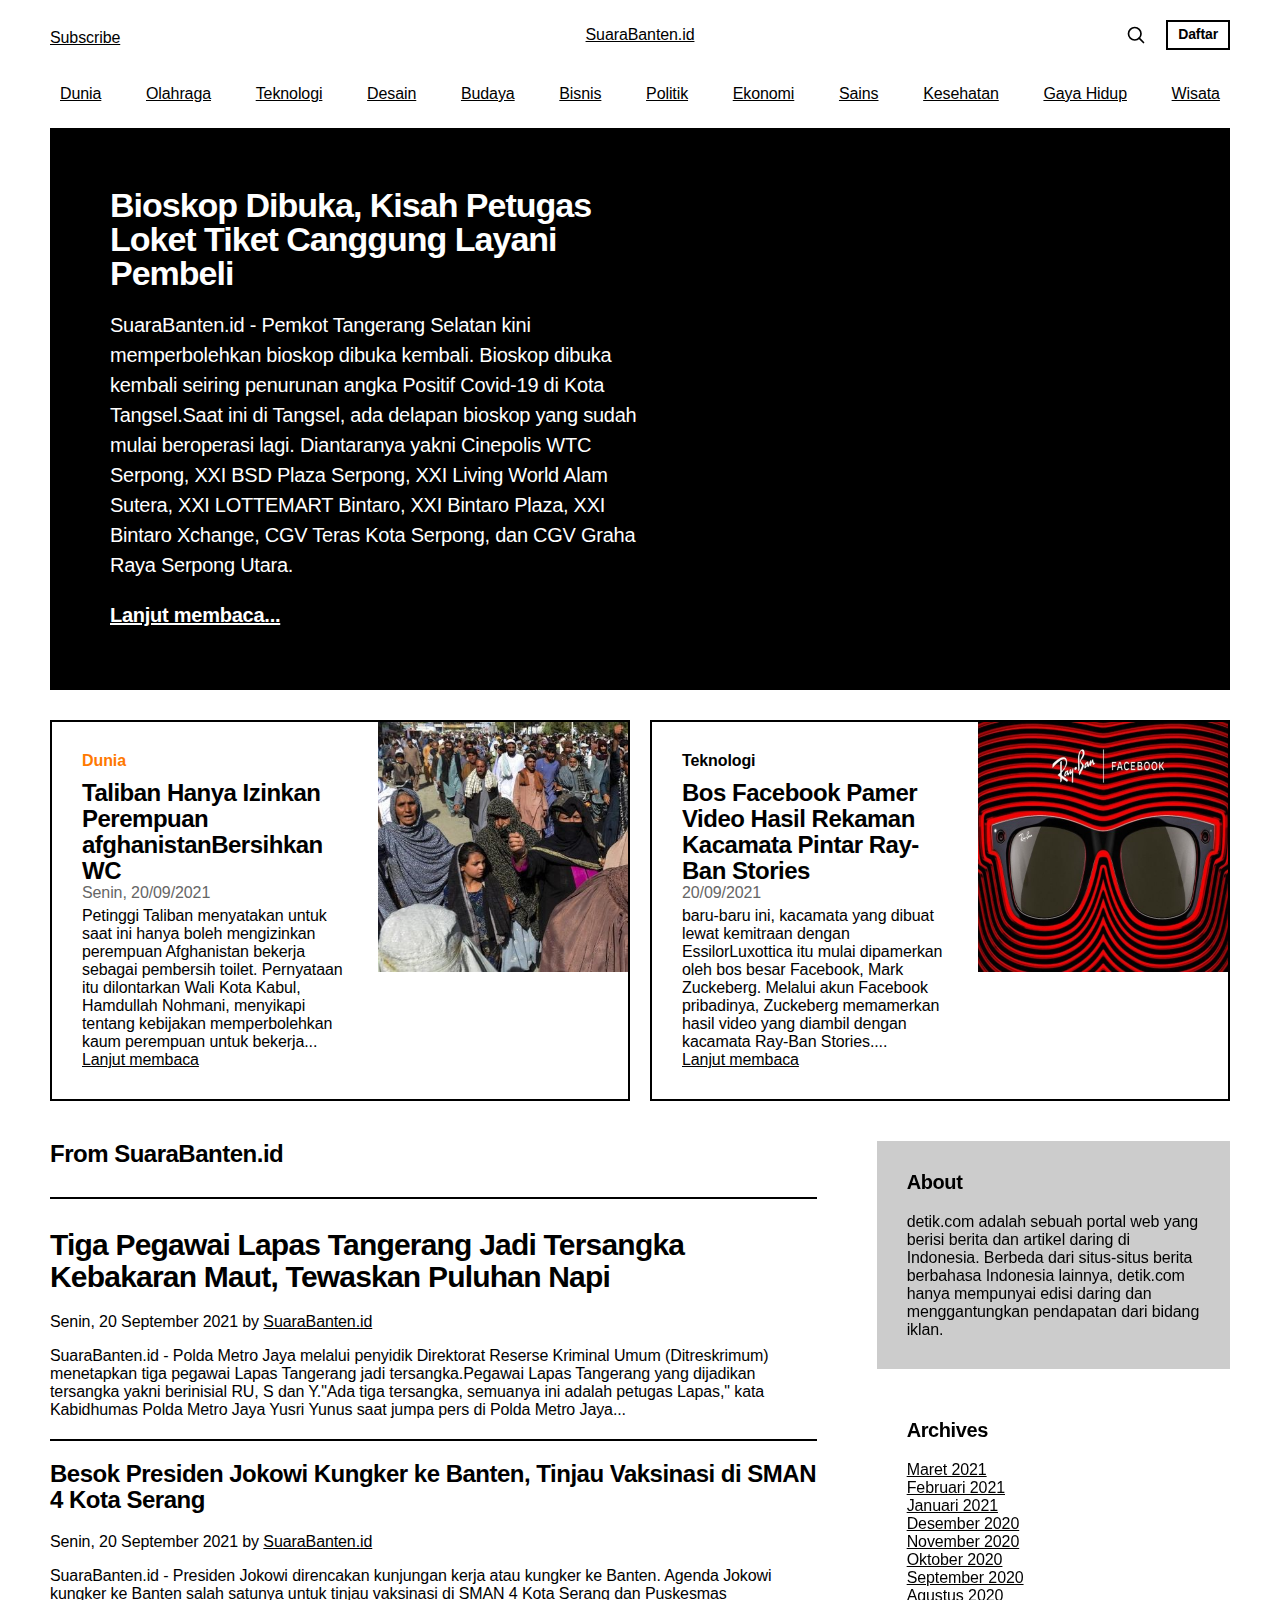
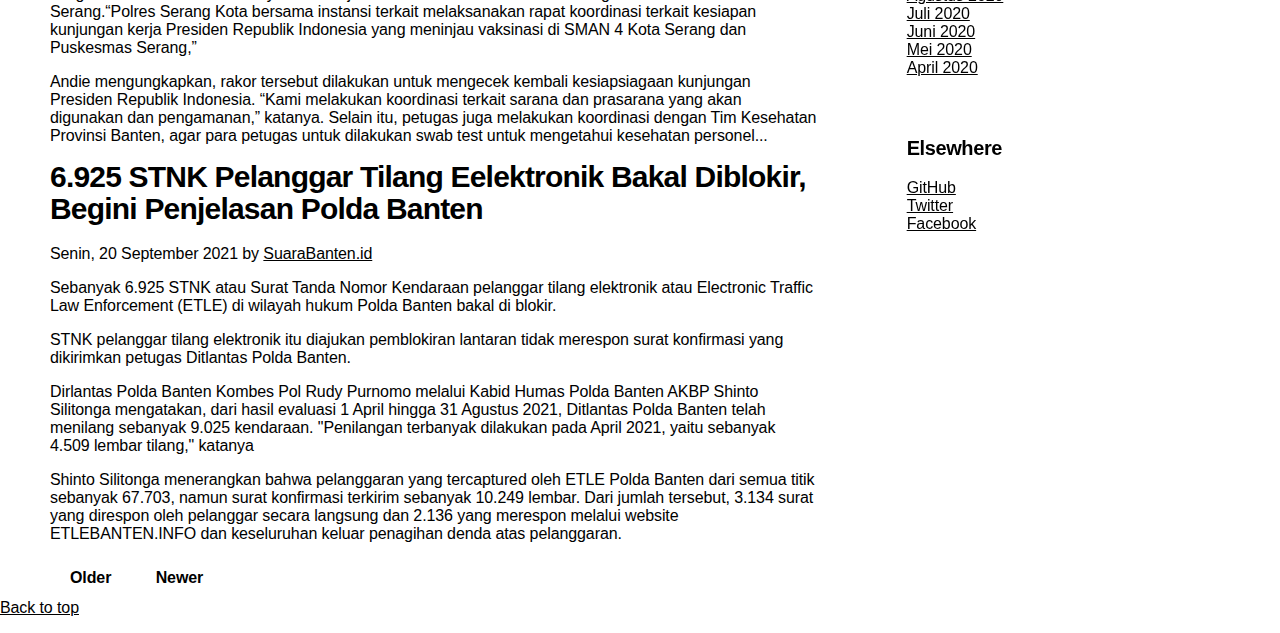
==== commit 35005b67: "Add files via upload" ====
--- a/Tugas 3b/blog/index.html
+++ b/Tugas 3b/blog/index.html
@@ -6,13 +6,10 @@
     <meta name="description" content="">
     <meta name="author" content="Orange and Boosted contributors">
     <meta name="generator" content="Hugo 0.88.1">
-    <title>Blog Template · Boosted v5.1</title>
-
-    <link rel="canonical" href="https://boosted.orange.com/docs/5.1/examples/blog/">
+    <title>Tugas 3B</title>
 
     
 
-    <!-- Boosted core CSS -->
 <link href="../assets/dist/css/orange-helvetica.min.css" rel="stylesheet">
 <link href="../assets/dist/css/boosted.min.css" rel="stylesheet">
 
@@ -33,10 +30,8 @@
     </style>
 
     
-    <!-- Custom styles for this template -->
     <link href="https://fonts.googleapis.com/css?family=Playfair&#43;Display:700,900&amp;display=swap" rel="stylesheet">
-    <!-- Custom styles for this template -->
-    <link href="blog.css" rel="stylesheet">
+    <link href="style.css" rel="stylesheet">
   </head>
   <body>
     
@@ -47,31 +42,31 @@
         <a class="link-secondary" href="#">Subscribe</a>
       </div>
       <div class="col-4 text-center">
-        <a class="blog-header-logo text-dark" href="#">Large</a>
+        <a class="blog-header-logo text-dark" href="#">SuaraBanten.id</a>
       </div>
       <div class="col-4 d-flex justify-content-end align-items-center">
         <a class="link-secondary" href="#" aria-label="Search">
           <svg xmlns="http://www.w3.org/2000/svg" width="20" height="20" fill="none" stroke="currentColor" stroke-linecap="round" stroke-linejoin="round" stroke-width="2" class="mx-3" role="img" viewBox="0 0 24 24"><title>Search</title><circle cx="10.5" cy="10.5" r="7.5"/><path d="M21 21l-5.2-5.2"/></svg>
         </a>
-        <a class="btn btn-sm btn-secondary" href="#">Sign up</a>
+        <a class="btn btn-sm btn-secondary" href="#">Daftar</a>
       </div>
     </div>
   </header>
 
   <div class="nav-scroller py-1 mb-2">
     <nav class="nav d-flex justify-content-between">
-      <a class="p-2 link-secondary" href="#">World</a>
-      <a class="p-2 link-secondary" href="#">U.S.</a>
-      <a class="p-2 link-secondary" href="#">Technology</a>
-      <a class="p-2 link-secondary" href="#">Design</a>
-      <a class="p-2 link-secondary" href="#">Culture</a>
-      <a class="p-2 link-secondary" href="#">Business</a>
-      <a class="p-2 link-secondary" href="#">Politics</a>
-      <a class="p-2 link-secondary" href="#">Opinion</a>
-      <a class="p-2 link-secondary" href="#">Science</a>
-      <a class="p-2 link-secondary" href="#">Health</a>
-      <a class="p-2 link-secondary" href="#">Style</a>
-      <a class="p-2 link-secondary" href="#">Travel</a>
+      <a class="p-2 link-secondary" href="#">Dunia</a>
+      <a class="p-2 link-secondary" href="#">Olahraga</a>
+      <a class="p-2 link-secondary" href="#">Teknologi</a>
+      <a class="p-2 link-secondary" href="#">Desain</a>
+      <a class="p-2 link-secondary" href="#">Budaya</a>
+      <a class="p-2 link-secondary" href="#">Bisnis</a>
+      <a class="p-2 link-secondary" href="#">Politik</a>
+      <a class="p-2 link-secondary" href="#">Ekonomi</a>
+      <a class="p-2 link-secondary" href="#">Sains</a>
+      <a class="p-2 link-secondary" href="#">Kesehatan</a>
+      <a class="p-2 link-secondary" href="#">Gaya Hidup</a>
+      <a class="p-2 link-secondary" href="#">Wisata</a>
     </nav>
   </div>
 </div>
@@ -79,9 +74,13 @@
 <main class="container">
   <div class="p-4 p-md-5 mb-4 text-white rounded bg-dark">
     <div class="col-md-6 px-0">
-      <h1 class="display-4 fst-italic">Title of a longer featured blog post</h1>
-      <p class="lead my-3">Multiple lines of text that form the lede, informing new readers quickly and efficiently about what’s most interesting in this post’s contents.</p>
-      <p class="lead mb-0"><a href="#" class="text-white fw-bold">Continue reading...</a></p>
+      <h1 class="display-4 fst-italic">Bioskop Dibuka, Kisah Petugas Loket Tiket Canggung Layani Pembeli  </h1>
+      <p class="lead my-3">SuaraBanten.id - Pemkot Tangerang Selatan kini memperbolehkan bioskop dibuka kembali. 
+        Bioskop dibuka kembali seiring penurunan angka Positif Covid-19 di Kota Tangsel.Saat ini di Tangsel, 
+        ada delapan bioskop yang sudah mulai beroperasi lagi. Diantaranya yakni Cinepolis WTC Serpong, XXI BSD Plaza Serpong,
+         XXI Living World Alam Sutera, XXI LOTTEMART Bintaro, XXI Bintaro Plaza, XXI Bintaro Xchange, CGV Teras Kota Serpong,
+          dan CGV Graha Raya Serpong Utara.</p>
+      <p class="lead mb-0"><a href="#" class="text-white fw-bold">Lanjut membaca...</a></p>
     </div>
   </div>
 
@@ -89,14 +88,16 @@
     <div class="col-md-6">
       <div class="row g-0 border rounded overflow-hidden flex-md-row mb-4 shadow-sm h-md-250 position-relative">
         <div class="col p-4 d-flex flex-column position-static">
-          <strong class="d-inline-block mb-2 text-primary">World</strong>
-          <h3 class="mb-0">Featured post</h3>
-          <div class="mb-1 text-muted">Nov 12</div>
-          <p class="card-text mb-auto">This is a wider card with supporting text below as a natural lead-in to additional content.</p>
-          <a href="#" class="stretched-link">Continue reading</a>
+          <strong class="d-inline-block mb-2 text-primary">Dunia</strong>
+          <h3 class="mb-0">Taliban Hanya Izinkan Perempuan afghanistanBersihkan WC</h3>
+          <div class="mb-1 text-muted">Senin, 20/09/2021</div>
+          <p class="card-text mb-auto">Petinggi Taliban menyatakan untuk saat ini hanya boleh mengizinkan perempuan Afghanistan bekerja 
+            sebagai pembersih toilet. Pernyataan itu dilontarkan Wali Kota Kabul, Hamdullah Nohmani, menyikapi tentang kebijakan 
+            memperbolehkan kaum perempuan untuk bekerja...</p>
+          <a href="#" class="stretched-link">Lanjut membaca</a>
         </div>
         <div class="col-auto d-none d-lg-block">
-          <svg class="bd-placeholder-img" width="200" height="250" xmlns="http://www.w3.org/2000/svg" role="img" aria-label="Placeholder: Thumbnail" preserveAspectRatio="xMidYMid slice" focusable="false"><title>Placeholder</title><rect width="100%" height="100%" fill="#55595c"/><text x="50%" y="50%" fill="#eceeef" dy=".3em">Thumbnail</text></svg>
+          <img src="warga1.jpeg" width="250" height="250" class="bd-placeholder-img" style="margin-top: 0%">
 
         </div>
       </div>
@@ -104,14 +105,17 @@
     <div class="col-md-6">
       <div class="row g-0 border rounded overflow-hidden flex-md-row mb-4 shadow-sm h-md-250 position-relative">
         <div class="col p-4 d-flex flex-column position-static">
-          <strong class="d-inline-block mb-2 text-success">Design</strong>
-          <h3 class="mb-0">Post title</h3>
-          <div class="mb-1 text-muted">Nov 11</div>
-          <p class="mb-auto">This is a wider card with supporting text below as a natural lead-in to additional content.</p>
-          <a href="#" class="stretched-link">Continue reading</a>
+          <strong class="d-inline-block mb-2 text-success">Teknologi</strong>
+          <h3 class="mb-0">Bos Facebook Pamer Video Hasil Rekaman Kacamata Pintar Ray-Ban Stories
+          </h3>
+          <div class="mb-1 text-muted">20/09/2021
+          </div>
+          <p class="mb-auto">baru-baru ini, kacamata yang dibuat lewat kemitraan dengan EssilorLuxottica itu mulai dipamerkan oleh bos besar Facebook, 
+            Mark Zuckeberg. Melalui akun Facebook pribadinya, Zuckeberg memamerkan hasil video yang diambil dengan kacamata Ray-Ban Stories....</p>
+          <a href="#" class="stretched-link">Lanjut membaca</a>
         </div>
         <div class="col-auto d-none d-lg-block">
-          <svg class="bd-placeholder-img" width="200" height="250" xmlns="http://www.w3.org/2000/svg" role="img" aria-label="Placeholder: Thumbnail" preserveAspectRatio="xMidYMid slice" focusable="false"><title>Placeholder</title><rect width="100%" height="100%" fill="#55595c"/><text x="50%" y="50%" fill="#eceeef" dy=".3em">Thumbnail</text></svg>
+          <img src="kacamata1.jpeg" width="250" height="250" class="bd-placeholder-img" style="margin-top: 0%">
 
         </div>
       </div>
@@ -121,128 +125,49 @@
   <div class="row g-5">
     <div class="col-md-8">
       <h3 class="pb-4 mb-4 fst-italic border-bottom">
-        From the Firehose
+        From SuaraBanten.id
       </h3>
 
       <article class="blog-post">
-        <h2 class="blog-post-title">Sample blog post</h2>
-        <p class="blog-post-meta">January 1, 2021 by <a href="#">Mark</a></p>
-
-        <p>This blog post shows a few different types of content that’s supported and styled with Boosted. Basic typography, lists, tables, images, code, and more are all supported as expected.</p>
+        <h2 class="blog-post-title">Tiga Pegawai Lapas Tangerang Jadi Tersangka Kebakaran Maut, 
+          Tewaskan Puluhan Napi</h2>
+        <p class="blog-post-meta">Senin, 20 September 2021 by  <a href="#">SuaraBanten.id</a></p>
+
+        <p>SuaraBanten.id - Polda Metro Jaya melalui penyidik Direktorat Reserse Kriminal Umum 
+          (Ditreskrimum) menetapkan tiga pegawai Lapas Tangerang jadi tersangka.Pegawai Lapas Tangerang yang dijadikan tersangka yakni 
+          berinisial RU, S dan Y."Ada tiga tersangka, semuanya ini adalah petugas Lapas," kata Kabidhumas Polda Metro Jaya Yusri Yunus saat 
+          jumpa pers di Polda Metro Jaya...
+         </p>
 
         <hr>
-        <p>This is some additional paragraph placeholder content. It has been written to fill the available space and show how a longer snippet of text affects the surrounding content. We'll repeat it often to keep the demonstration flowing, so be on the lookout for this exact same string of text.</p>
-        <h2>Blockquotes</h2>
-        <p>This is an example blockquote in action:</p>
-        <blockquote class="blockquote">
-          <p>Quoted text goes here.</p>
-        </blockquote>
-        <p>This is some additional paragraph placeholder content. It has been written to fill the available space and show how a longer snippet of text affects the surrounding content. We'll repeat it often to keep the demonstration flowing, so be on the lookout for this exact same string of text.</p>
-        <h3>Example lists</h3>
-        <p>This is some additional paragraph placeholder content. It's a slightly shorter version of the other highly repetitive body text used throughout. This is an example unordered list:</p>
-        <ul>
-          <li>First list item</li>
-          <li>Second list item with a longer description</li>
-          <li>Third list item to close it out</li>
-        </ul>
-        <p>And this is an ordered list:</p>
-        <ol>
-          <li>First list item</li>
-          <li>Second list item with a longer description</li>
-          <li>Third list item to close it out</li>
-        </ol>
-        <p>And this is a definition list:</p>
-        <dl>
-          <dt>HyperText Markup Language (HTML)</dt>
-          <dd>The language used to describe and define the content of a Web page</dd>
-          <dt>Cascading Style Sheets (CSS)</dt>
-          <dd>Used to describe the appearance of Web content</dd>
-          <dt>JavaScript (JS)</dt>
-          <dd>The programming language used to build advanced Web sites and applications</dd>
-        </dl>
-        <h2>Inline HTML elements</h2>
-        <p>HTML defines a long list of available inline tags, a complete list of which can be found on the <a href="https://developer.mozilla.org/en-US/docs/Web/HTML/Element">Mozilla Developer Network</a>.</p>
-        <ul>
-          <li><strong>To bold text</strong>, use <code class="language-plaintext highlighter-rouge">&lt;strong&gt;</code>.</li>
-          <li><em>To italicize text</em>, use <code class="language-plaintext highlighter-rouge">&lt;em&gt;</code>.</li>
-          <li>Abbreviations, like <abbr title="HyperText Markup Langage">HTML</abbr> should use <code class="language-plaintext highlighter-rouge">&lt;abbr&gt;</code>, with an optional <code class="language-plaintext highlighter-rouge">title</code> attribute for the full phrase.</li>
-          <li>Citations, like <cite>— Mark Otto</cite>, should use <code class="language-plaintext highlighter-rouge">&lt;cite&gt;</code>.</li>
-          <li><del>Deleted</del> text should use <code class="language-plaintext highlighter-rouge">&lt;del&gt;</code> and <ins>inserted</ins> text should use <code class="language-plaintext highlighter-rouge">&lt;ins&gt;</code>.</li>
-          <li>Superscript <sup>text</sup> uses <code class="language-plaintext highlighter-rouge">&lt;sup&gt;</code> and subscript <sub>text</sub> uses <code class="language-plaintext highlighter-rouge">&lt;sub&gt;</code>.</li>
-        </ul>
-        <p>Most of these elements are styled by browsers with few modifications on our part.</p>
-        <h2>Heading</h2>
-        <p>This is some additional paragraph placeholder content. It has been written to fill the available space and show how a longer snippet of text affects the surrounding content. We'll repeat it often to keep the demonstration flowing, so be on the lookout for this exact same string of text.</p>
-        <h3>Sub-heading</h3>
-        <p>This is some additional paragraph placeholder content. It has been written to fill the available space and show how a longer snippet of text affects the surrounding content. We'll repeat it often to keep the demonstration flowing, so be on the lookout for this exact same string of text.</p>
-        <pre><code>Example code block</code></pre>
-        <p>This is some additional paragraph placeholder content. It's a slightly shorter version of the other highly repetitive body text used throughout.</p>
-      </article>
+        <h3>Besok Presiden Jokowi Kungker ke Banten, Tinjau Vaksinasi di SMAN 4 Kota Serang</h3>
+        <p class="blog-post-meta"> Senin, 20 September 2021  by <a href="#">SuaraBanten.id</a></p>
+        <p>SuaraBanten.id - Presiden Jokowi direncakan kunjungan kerja atau kungker ke Banten. Agenda Jokowi kungker ke Banten salah satunya untuk
+          tinjau vaksinasi di SMAN 4 Kota Serang dan Puskesmas Serang.“Polres Serang Kota bersama instansi terkait melaksanakan rapat koordinasi terkait kesiapan kunjungan kerja 
+          Presiden Republik Indonesia yang meninjau vaksinasi di SMAN 4 Kota Serang dan Puskesmas Serang,”</p>
+        
+        <p>Andie mengungkapkan, rakor tersebut dilakukan untuk mengecek kembali kesiapsiagaan kunjungan Presiden Republik Indonesia.
+          “Kami melakukan koordinasi terkait sarana dan prasarana yang akan digunakan dan pengamanan,” katanya.
+          Selain itu, petugas juga melakukan koordinasi dengan Tim Kesehatan Provinsi Banten, agar para petugas untuk dilakukan swab test 
+          untuk mengetahui kesehatan personel...</p>
+       
+        
 
       <article class="blog-post">
-        <h2 class="blog-post-title">Another blog post</h2>
-        <p class="blog-post-meta">December 23, 2020 by <a href="#">Jacob</a></p>
-
-        <p>This is some additional paragraph placeholder content. It has been written to fill the available space and show how a longer snippet of text affects the surrounding content. We'll repeat it often to keep the demonstration flowing, so be on the lookout for this exact same string of text.</p>
-        <blockquote>
-          <p>Longer quote goes here, maybe with some <strong>emphasized text</strong> in the middle of it.</p>
-        </blockquote>
-        <p>This is some additional paragraph placeholder content. It has been written to fill the available space and show how a longer snippet of text affects the surrounding content. We'll repeat it often to keep the demonstration flowing, so be on the lookout for this exact same string of text.</p>
-        <h3>Example table</h3>
-        <p>And don't forget about tables in these posts:</p>
-        <table class="table">
-          <thead>
-            <tr>
-              <th>Name</th>
-              <th>Upvotes</th>
-              <th>Downvotes</th>
-            </tr>
-          </thead>
-          <tbody>
-            <tr>
-              <td>Alice</td>
-              <td>10</td>
-              <td>11</td>
-            </tr>
-            <tr>
-              <td>Bob</td>
-              <td>4</td>
-              <td>3</td>
-            </tr>
-            <tr>
-              <td>Charlie</td>
-              <td>7</td>
-              <td>9</td>
-            </tr>
-          </tbody>
-          <tfoot>
-            <tr>
-              <td>Totals</td>
-              <td>21</td>
-              <td>23</td>
-            </tr>
-          </tfoot>
-        </table>
-
-        <p>This is some additional paragraph placeholder content. It's a slightly shorter version of the other highly repetitive body text used throughout.</p>
-      </article>
-
-      <article class="blog-post">
-        <h2 class="blog-post-title">New feature</h2>
-        <p class="blog-post-meta">December 14, 2020 by <a href="#">Chris</a></p>
-
-        <p>This is some additional paragraph placeholder content. It has been written to fill the available space and show how a longer snippet of text affects the surrounding content. We'll repeat it often to keep the demonstration flowing, so be on the lookout for this exact same string of text.</p>
-        <ul>
-          <li>First list item</li>
-          <li>Second list item with a longer description</li>
-          <li>Third list item to close it out</li>
-        </ul>
-        <p>This is some additional paragraph placeholder content. It's a slightly shorter version of the other highly repetitive body text used throughout.</p>
-      </article>
+        <h2 class="blog-post-title">6.925 STNK Pelanggar Tilang Eelektronik Bakal Diblokir, Begini Penjelasan Polda Banten</h2>
+        <p class="blog-post-meta">Senin, 20 September 2021  by <a href="#">SuaraBanten.id</a></p>
+
+        <p>Sebanyak 6.925 STNK atau Surat Tanda Nomor Kendaraan pelanggar tilang elektronik atau Electronic Traffic Law Enforcement (ETLE) di wilayah hukum Polda Banten bakal di blokir. </p>
+        <p>STNK pelanggar tilang elektronik itu diajukan pemblokiran lantaran tidak merespon surat konfirmasi yang dikirimkan petugas Ditlantas Polda Banten. </p>
+        <p>Dirlantas Polda Banten Kombes Pol Rudy Purnomo melalui Kabid Humas Polda Banten AKBP Shinto Silitonga mengatakan, dari hasil evaluasi 1 April hingga 31 Agustus 2021, Ditlantas Polda Banten telah menilang sebanyak 9.025 kendaraan. "Penilangan terbanyak dilakukan pada April 2021, yaitu sebanyak 4.509 lembar tilang," katanya </p>
+        <p>Shinto Silitonga menerangkan bahwa pelanggaran yang tercaptured oleh ETLE Polda Banten dari semua titik sebanyak 67.703,
+          namun surat konfirmasi terkirim sebanyak 10.249 lembar. Dari jumlah tersebut, 3.134 surat yang direspon oleh pelanggar secara langsung 
+          dan 2.136 yang merespon melalui website ETLEBANTEN.INFO dan keseluruhan keluar penagihan denda atas pelanggaran.</p>
+
 
       <nav class="blog-pagination" aria-label="Pagination">
-        <a class="btn btn-primary" href="#">Older</a>
-        <a class="btn btn-outline-secondary disabled">Newer</a>
+        <button type="button" class="btn btn-outline-primary">Older</button>
+        <button type="button" class="btn btn-outline-primary disabled text-secondary" style="margin-left: 0px; margin-top: 0px;">Newer</button>
       </nav>
 
     </div>
@@ -251,23 +176,25 @@
       <div class="position-sticky" style="top: 2rem;">
         <div class="p-4 mb-3 bg-light rounded">
           <h4 class="fst-italic">About</h4>
-          <p class="mb-0">Customize this section to tell your visitors a little bit about your publication, writers, content, or something else entirely. Totally up to you.</p>
+          <p class="mb-0">detik.com adalah sebuah portal web yang berisi berita dan artikel daring di Indonesia. 
+            Berbeda dari situs-situs berita berbahasa Indonesia lainnya, detik.com hanya mempunyai edisi daring 
+            dan menggantungkan pendapatan dari bidang iklan.</p>
         </div>
 
         <div class="p-4">
           <h4 class="fst-italic">Archives</h4>
           <ol class="list-unstyled mb-0">
-            <li><a href="#">March 2021</a></li>
-            <li><a href="#">February 2021</a></li>
-            <li><a href="#">January 2021</a></li>
-            <li><a href="#">December 2020</a></li>
+            <li><a href="#">Maret 2021</a></li>
+            <li><a href="#">Februari 2021</a></li>
+            <li><a href="#">Januari 2021</a></li>
+            <li><a href="#">Desember 2020</a></li>
             <li><a href="#">November 2020</a></li>
-            <li><a href="#">October 2020</a></li>
+            <li><a href="#">Oktober 2020</a></li>
             <li><a href="#">September 2020</a></li>
-            <li><a href="#">August 2020</a></li>
-            <li><a href="#">July 2020</a></li>
-            <li><a href="#">June 2020</a></li>
-            <li><a href="#">May 2020</a></li>
+            <li><a href="#">Agustus 2020</a></li>
+            <li><a href="#">Juli 2020</a></li>
+            <li><a href="#">Juni 2020</a></li>
+            <li><a href="#">Mei 2020</a></li>
             <li><a href="#">April 2020</a></li>
           </ol>
         </div>
@@ -275,7 +202,7 @@
         <div class="p-4">
           <h4 class="fst-italic">Elsewhere</h4>
           <ol class="list-unstyled">
-            <li><a href="#">GitHub</a></li>
+            <li><a href="https://github.com/friskyanto">GitHub</a></li>
             <li><a href="#">Twitter</a></li>
             <li><a href="#">Facebook</a></li>
           </ol>
@@ -283,17 +210,13 @@
       </div>
     </div>
   </div>
-
 </main>
 
 <footer class="blog-footer">
-  <p>Blog template built for <a href="https://getbootstrap.com/">Bootstrap</a> by <a href="https://twitter.com/mdo">@mdo</a>.</p>
   <p>
     <a href="#">Back to top</a>
   </p>
 </footer>
 
-
-    
-  </body>
-</html>
+</body>
+</html